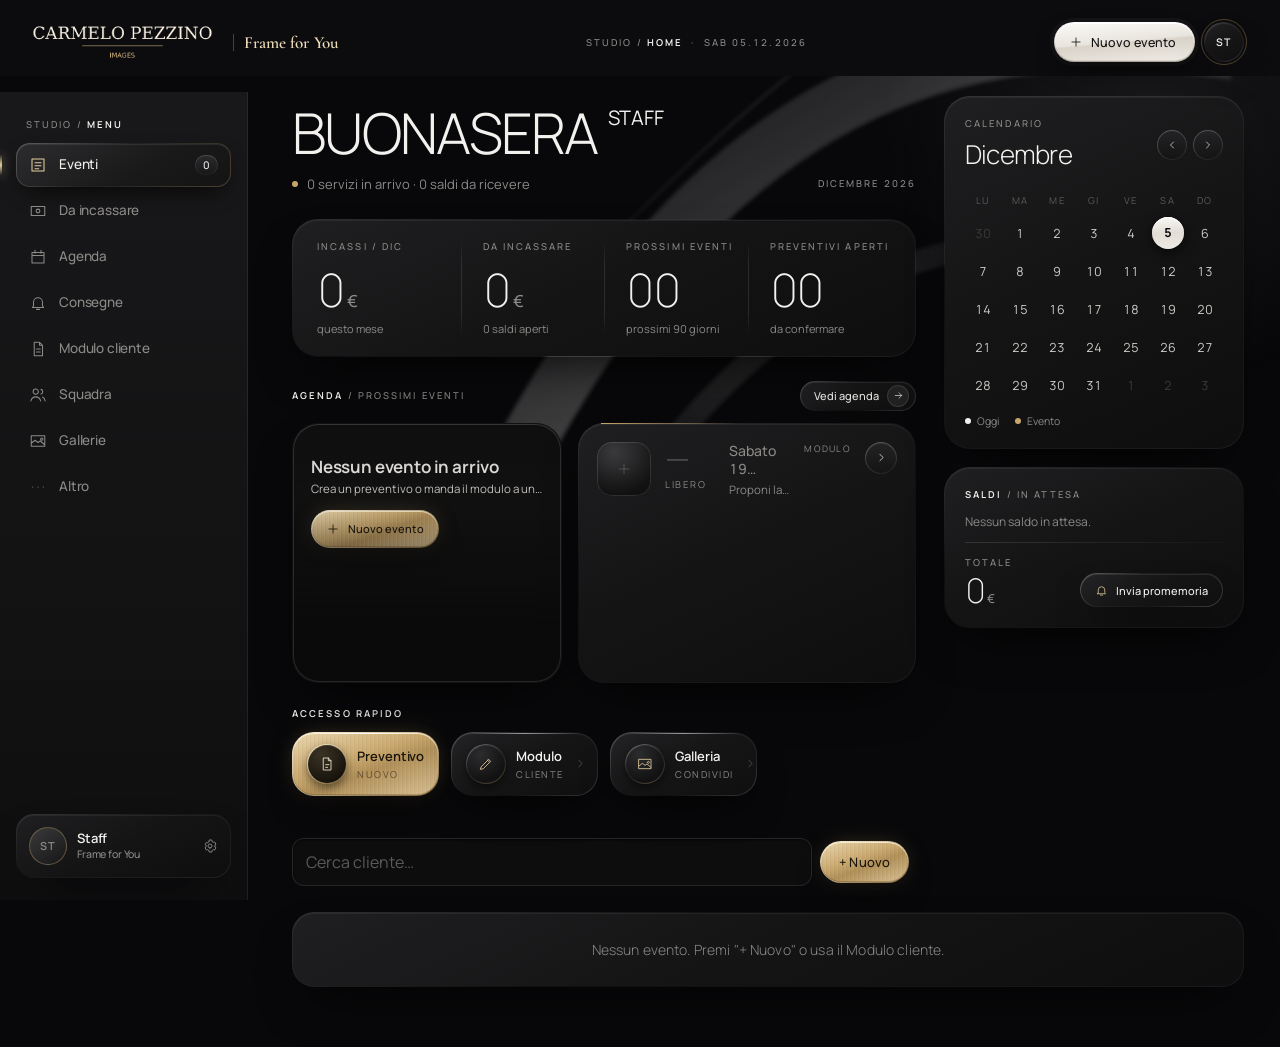
==== index.html @ 22b48644 "Avvisi consegna configurabili in Impostazioni (tempi album/video e ripetizione). Cache" ====
<!doctype html>
<html lang="it"><head><meta charset="UTF-8" />
<meta name="viewport" content="width=device-width, initial-scale=1.0, viewport-fit=cover" />
<meta name="theme-color" content="#000000" /><link rel="manifest" href="./manifest.webmanifest?v=carmelo-pezzino-v7" />
<meta name="apple-mobile-web-app-title" content="CP Images" /><link rel="icon" type="image/png" href="./favicon.png" /><link rel="apple-touch-icon" sizes="180x180" href="./icon-180.png" />
<meta name="apple-mobile-web-app-capable" content="yes" /><meta name="apple-mobile-web-app-status-bar-style" content="black" />
<title>Carmelo Pezzino Images</title>  <script type="module" crossorigin src="/assets/main-DrHzdZmK.js"></script>
  <link rel="modulepreload" crossorigin href="/assets/preventivo-Ck4xvMSg.js">
  <link rel="stylesheet" crossorigin href="/assets/preventivo-C9-BvjHQ.css">
  <link rel="stylesheet" crossorigin href="/assets/main-Q-q_CuCv.css">
</head>
<body><div id="root"></div></body></html>
---- assets/preventivo-C9-BvjHQ.css ----
:root{--bg:#0b0b0b;--card:#161616;--line:#2a2a2a;--red:#5a5a5a;--gold:#f0f0f0;--tx:#f2efe6;--mut:#9a958a;font-family:system-ui,-apple-system,Segoe UI,Roboto,sans-serif;color:var(--tx);background:var(--bg)}*{box-sizing:border-box}body{margin:0;background:var(--bg)}.top{background:#000}.app{max-width:720px;margin:0 auto;min-height:100vh;padding-bottom:84px}.top{position:sticky;top:0;z-index:5;background:#000;border-bottom:2px solid var(--gold);padding:12px 16px}.logo{color:var(--gold);font-size:20px;letter-spacing:.5px}.logo span{color:var(--red);font-weight:700}main{padding:12px}.card{background:var(--card);border:1px solid var(--line);border-radius:14px;padding:14px;margin-bottom:12px}h3{color:var(--gold);font-size:15px;margin:6px 0 10px;text-transform:uppercase;letter-spacing:.6px}.row{display:flex;gap:8px;align-items:center;margin-bottom:12px;flex-wrap:wrap}.row input{flex:1;min-width:110px}input,select,textarea{width:100%;background:#0e0e0e;color:var(--tx);border:1px solid var(--line);border-radius:10px;padding:11px;font-size:16px}input:focus,select:focus,textarea:focus{outline:none;border-color:var(--gold)}textarea{min-height:60px;resize:vertical}.campo{display:flex;flex-direction:column;gap:4px;margin-bottom:8px}.campo span{font-size:12px;color:var(--mut)}.grid2{display:grid;grid-template-columns:1fr 1fr;gap:0 10px}.grid3{display:grid;grid-template-columns:1fr 1fr 1fr;gap:0 8px}.coppia-ora{grid-column:1/-1;display:grid;grid-template-columns:1.4fr .8fr;gap:0 10px}.grid2 .campo:last-child:nth-child(odd){grid-column:1/-1}.btn{display:inline-flex;align-items:center;justify-content:center;gap:6px;background:#222;color:var(--tx);border:1px solid #3a3a3a;border-radius:10px;padding:11px 14px;font-size:15px;cursor:pointer;text-decoration:none;font-weight:600}.btn.sm{padding:7px 10px;font-size:13px}.btn.red{background:var(--red);border-color:var(--red);color:#fff}.btn.gold{background:var(--gold);border-color:var(--gold);color:#111}.btn.wa{background:#0f3d24;border-color:#1f7a47}.btn.danger{background:transparent;color:#ff6b6b;border-color:#5a1a1a}.btn.big{width:100%;padding:16px;font-size:18px}.btn:disabled{opacity:.4}.acts{display:flex;gap:8px;flex-wrap:wrap;margin:10px 0}.acts.sticky{position:sticky;bottom:76px;background:var(--bg);padding:8px 0}.ev .evhead{display:flex;justify-content:space-between;gap:10px;cursor:pointer}.ev small{display:block;color:var(--mut);font-size:12px;margin-top:3px;text-transform:capitalize}.right{text-align:right;display:flex;flex-direction:column;align-items:flex-end;gap:4px}.gold{color:var(--gold)}.red{color:#ff4d5e}.badge{font-size:11px;font-weight:700;padding:3px 8px;border-radius:20px;text-transform:uppercase;letter-spacing:.5px}.badge.p{border:1px solid var(--gold);color:var(--gold)}.badge.c{background:var(--red);color:#fff}.esempio{display:flex;justify-content:space-between;align-items:center;background:#1e1e1e;color:var(--gold);border-radius:8px;padding:4px 4px 4px 10px;margin-bottom:8px;font-size:13px}.pacchetti{display:grid;grid-template-columns:1fr 1fr;gap:8px}.pk{border:1px solid var(--line);border-radius:12px;padding:10px;display:flex;flex-direction:column;gap:3px;cursor:pointer}.pk input{display:none}.pk.on{border-color:var(--gold);background:#1c1c1c}.pk small{color:var(--mut);font-size:11px}.check{display:flex;align-items:center;gap:10px;padding:10px 0;border-bottom:1px solid var(--line)}.check input{width:22px;height:22px;accent-color:var(--red)}.poster-qta{border-bottom:1px solid var(--line)}.poster-qta>.check{border-bottom:0}.poster-qta .qta{display:flex;align-items:center;gap:10px;padding:0 0 10px 32px;font-size:14px;color:var(--mut)}.poster-qta .qta select{width:auto;min-width:72px;padding:6px 8px}.check span{flex:1}.check em{color:var(--gold);font-style:normal;font-size:14px}.check.locked{opacity:.75}.riga{display:flex;justify-content:space-between;gap:10px;padding:7px 0;border-bottom:1px dashed var(--line);font-size:14px}.riga small{color:var(--mut)}.riga.tot{font-size:17px;border:none;color:var(--gold)}.riga.ok{color:#7bd88f}.riga.click{cursor:pointer}.x{background:none;border:none;color:#ff6b6b;font-size:14px;margin-left:6px}.hint{color:var(--mut);font-size:13px}.warn{color:#ffb347;font-size:13px}.okmsg{color:#7bd88f;margin:8px 0 0;font-size:14px}.tabs{position:fixed;bottom:0;left:0;right:0;display:flex;background:#000;border-top:2px solid var(--gold);z-index:6;padding-bottom:env(safe-area-inset-bottom)}.tabs button{flex:1;background:none;border:none;color:var(--mut);padding:8px 2px;font-size:11px;display:flex;flex-direction:column;align-items:center;gap:2px}.tabs button span{font-size:20px}.tabs button.on{color:var(--gold)}.tabs button.on span{filter:drop-shadow(0 0 4px var(--red))}.modal{position:fixed;top:0;right:0;bottom:0;left:0;background:#000;z-index:10;display:flex;flex-direction:column}.modalbar{display:flex;gap:8px;align-items:center;padding:10px;border-bottom:1px solid var(--gold)}.modalbar b{flex:1;font-size:13px;overflow:hidden;text-overflow:ellipsis;white-space:nowrap}.modal .hint{text-align:center;margin:6px}.pdfpagine{flex:1;overflow:auto;background:#111;padding:8px 8px 24px}.pdfpagine figure{margin:0 0 14px}.pdfpagine figcaption{color:var(--gold);font-size:12px;margin:0 0 4px}.pdfpagine img{width:100%;height:auto;background:#fff;display:block}.clausole ol{padding-left:18px;font-size:13px;line-height:1.5;color:#ddd}.pkedit{border-bottom:1px solid var(--line);padding-bottom:8px;margin-bottom:10px}@media (max-width:380px){.grid3{grid-template-columns:1fr 1fr}}.toast{position:fixed;left:12px;right:12px;bottom:84px;z-index:20;padding:14px;border-radius:12px;font-weight:600;max-width:696px;margin:0 auto}.toast.ok{background:#1f5d36;color:#fff}.toast.err{background:var(--red);color:#fff}.confirm{border:1px solid var(--gold);border-radius:12px;padding:12px;margin-top:10px;background:#1c1c1c}details summary{list-style:none;margin-bottom:8px}details summary::-webkit-details-marker{display:none}.logoimg{display:block;height:44px;width:auto;margin:-4px 0}.cnt{display:inline-block;min-width:22px;padding:1px 7px;border-radius:12px;background:var(--red);color:#fff;font-size:12px;text-align:center;margin-left:6px;vertical-align:middle}.cnt.ok{background:#1f7a47}.prom{display:flex;justify-content:space-between;align-items:center;gap:10px;padding:10px 0;border-bottom:1px solid var(--line)}.prom small{display:block;color:var(--mut);font-size:12px;margin-top:3px;text-transform:capitalize}.prom .right{gap:6px}.click{cursor:pointer}.badge.ok{background:#1f7a47;color:#fff}.tabs button span{position:relative}.tabbadge{position:absolute;top:-4px;right:-12px;background:var(--red);color:#fff;font-style:normal;font-size:10px;font-weight:700;border-radius:10px;padding:0 5px;line-height:16px}.calhead{display:flex;justify-content:space-between;align-items:center;gap:8px;margin-bottom:10px}.calhead b{font-size:17px;color:var(--gold)}.calhead h3{margin:0}.cal{display:grid;grid-template-columns:repeat(7,1fr);gap:4px}.dow{text-align:center;color:var(--mut);font-size:12px;padding:4px 0}.day{aspect-ratio:1;background:#0e0e0e;border:1px solid var(--line);border-radius:8px;color:var(--tx);font-size:14px;display:flex;flex-direction:column;align-items:center;justify-content:center;padding:0;cursor:pointer}.day i{font-style:normal;font-size:11px;color:var(--gold);line-height:1}.day.has{border-color:var(--gold);background:#1c1c1c}.day.clash{border-color:#ff6b6b;background:#3a1010}.day.clash i{color:#ff6b6b;font-weight:700}.day.today{outline:2px solid var(--red)}.day.sel{background:var(--gold);color:#111}.day.sel i{color:#111}.warnbox{border-color:#ff6b6b;background:#2a0f0f}.warnbox b{color:#ffb3b3}.chart{display:flex;align-items:flex-end;gap:4px;height:150px;padding:8px 0;border-bottom:1px solid var(--line)}.bar{flex:1;display:flex;flex-direction:column;align-items:center;justify-content:flex-end;height:100%}.bar span{display:block;width:100%;background:linear-gradient(var(--gold),#6e6e6e);border-radius:4px 4px 0 0;min-height:1px}.bar small{font-size:10px;color:var(--mut);margin-top:3px}.bar em{font-style:normal;font-size:9px;color:var(--tx);margin-bottom:2px}.check.cons input[type=date]{width:auto;padding:6px 8px;font-size:14px}.ok-msg{color:#7bd88f;font-weight:600;margin:8px 0 0}.tabs button{font-size:10px}.blocco{min-height:100vh;display:flex;flex-direction:column;align-items:center;justify-content:center;gap:14px;padding:24px;text-align:center;background:#000}.blocco .logoimg{height:70px;margin-bottom:10px}.blocco h2{color:var(--gold);margin:0}.blocco p{margin:0}.blocco a.btn{text-decoration:none;display:inline-block}.licavviso{background:#1e1e1e;color:var(--gold);padding:10px 16px;font-size:14px;border-bottom:1px solid var(--line)}.licavviso a{color:var(--tx);font-weight:600}.licprova{display:flex;flex-wrap:wrap;align-items:center;gap:6px;justify-content:center;text-align:center;font-size:15px}.licprova .conto{font-variant-numeric:tabular-nums;color:var(--tx);font-size:17px}.licprova a{margin-left:6px}.day u{text-decoration:none;font-size:10px;color:silver;line-height:1}.day.gimp:not(.has){border-color:#6a6a6a}.gimpegno{text-decoration:none;color:var(--tx);border-left:3px solid #9a9a9a;padding-left:8px}.gimpegno small{color:var(--mut)}.gcal .gcal-ok{margin-left:6px;font-size:11px;vertical-align:middle}.gcal select{width:100%}.gcal-ev{margin:-4px 4px 10px}.gimport ol{margin:8px 0 6px;padding-left:20px;line-height:1.5}.gimport ol li{margin:3px 0}.gimport details{margin:10px 0}.gimport summary{cursor:pointer;padding:4px 0}.gimport .btn.danger{margin-top:4px}.listino-tipi{display:flex;flex-wrap:wrap;gap:6px;margin:8px 0 10px}.listino-titolo{margin:6px 0}.pk-extra{margin-top:6px}.pk-flag{display:flex;flex-wrap:wrap;gap:14px;margin:4px 0}.promo-edit{border:1px dashed rgba(200,160,80,.5);border-radius:10px;padding:8px 10px;margin-top:6px}.promo-edit.on{border-style:solid;background:#c8a05014}.promo-stato{font-size:.8em;padding:1px 8px;border-radius:9px;background:#7f7f7f33;margin-left:6px}.promo-stato.on{background:#2e7d32;color:#fff}.grid3{display:grid;grid-template-columns:repeat(auto-fit,minmax(140px,1fr));gap:8px}.prezzo-vecchio{opacity:.6;font-weight:400;margin-right:4px}.promo-tag,.promo-firmato{display:block;font-style:normal;font-size:.75em;font-weight:600;color:#c0392b}.promo-firmato{color:inherit;opacity:.7;font-weight:400}.firmapad{position:fixed;top:0;right:0;bottom:0;left:0;z-index:30;background:#000;display:flex;flex-direction:column;gap:8px;padding:max(10px,env(safe-area-inset-top)) max(10px,env(safe-area-inset-right)) max(10px,env(safe-area-inset-bottom)) max(10px,env(safe-area-inset-left));overscroll-behavior:none;touch-action:none;user-select:none;-webkit-user-select:none}.firmabar{display:flex;align-items:center;gap:10px;border-bottom:1px solid var(--gold);padding-bottom:8px}.firmabar div{flex:1;display:flex;flex-direction:column}.firmabar b{color:var(--gold);text-transform:uppercase;letter-spacing:.6px;font-size:14px}.firmabar small{font-size:17px;font-weight:700}.firmaarea{flex:1;position:relative;background:#fff;border-radius:12px;min-height:140px;overflow:hidden}.firmaarea canvas{position:absolute;top:0;right:0;bottom:0;left:0;width:100%;height:100%;display:block;touch-action:none;cursor:crosshair;z-index:2}.firmalinea{position:absolute;left:6%;right:6%;bottom:24%;border-bottom:1.5px dashed #b9b2a0;z-index:1}.firmalinea span{position:absolute;left:0;bottom:4px;color:#b9b2a0;font-size:18px}.firmaph{position:absolute;top:0;right:0;bottom:0;left:0;margin:0;display:flex;align-items:center;justify-content:center;color:#c9c2b0;font-size:22px;z-index:1;pointer-events:none}.firmalegale{margin:0;font-size:13px;color:var(--tx);text-align:center}.firmaacts{display:flex;gap:10px}.firmaacts .btn{flex:1;padding:14px}@media (orientation:landscape) and (max-height:520px){.firmapad{gap:5px}.firmabar{padding-bottom:4px}.firmabar small{font-size:15px}.firmaacts .btn{padding:9px}.firmalegale{font-size:12px}}.firmaimg{background:#fff;border-radius:10px;padding:8px;display:flex;justify-content:center;margin-bottom:8px}.firmaimg img{max-width:100%;max-height:110px}.badge.firm{background:#1f7a47;color:#fff}.pk-album{border:1px solid var(--line);border-radius:12px;padding:10px 12px;margin:10px 0;background:#ffffff08}.pk-album.on{border-color:var(--gold);background:#c9a22714}.sw-riga{display:flex;align-items:center;justify-content:space-between;gap:12px;cursor:pointer;min-height:44px}.sw-riga span{display:flex;flex-direction:column;gap:2px}.sw-riga b{font-size:16px}.sw-riga small{color:var(--mut);font-size:13px}.sw-riga input{-moz-appearance:none;appearance:none;-webkit-appearance:none;flex:none;width:52px;height:30px;border-radius:15px;background:#3a3a3a;border:1px solid #666;position:relative;margin:0;cursor:pointer;transition:background .15s}.sw-riga input:after{content:"";position:absolute;top:3px;left:3px;width:24px;height:24px;border-radius:50%;background:#fff;transition:left .15s}.sw-riga input:checked{background:var(--gold)}.sw-riga input:checked:after{left:25px}.pk-album .grid2{margin-top:8px}select{-webkit-appearance:none;-moz-appearance:none;appearance:none;background-image:url("data:image/svg+xml,%3Csvg xmlns='http://www.w3.org/2000/svg' width='12' height='8'%3E%3Cpath d='M1 1l5 5 5-5' fill='none' stroke='%239a958a' stroke-width='2'/%3E%3C/svg%3E");background-repeat:no-repeat;background-position:right 12px center;padding-right:34px}.prezzi-pag{display:flex;flex-direction:column;gap:12px}.prezzi-pk{display:flex;flex-direction:column;gap:12px;min-width:0}.extra-card{min-width:0}.tipi-chips{display:flex;gap:8px;overflow-x:auto;-webkit-overflow-scrolling:touch;scrollbar-width:none;margin:0 -16px;padding:2px 16px 6px;scroll-snap-type:x proximity}.tipi-chips::-webkit-scrollbar{display:none}.chip{flex:none;min-height:44px;padding:0 16px;border-radius:22px;border:1px solid var(--line);background:var(--card);color:var(--tx);font-size:15px;white-space:nowrap;cursor:pointer;scroll-snap-align:start}.chip.on{background:var(--gold);border-color:var(--gold);color:#000;font-weight:700}.chips{display:flex;flex-wrap:wrap;gap:8px;margin-top:8px}.pk-titolo{margin:4px 0 0;font-size:14px;letter-spacing:.5px;text-transform:uppercase;color:var(--mut)}.pk-lista{display:flex;flex-direction:column;gap:10px}.pk-card{background:var(--card);border:1px solid var(--line);border-radius:14px;overflow:hidden}.pk-card.aperta{border-color:var(--gold)}.pk-testa{all:unset;box-sizing:border-box;width:100%;display:flex;align-items:center;gap:12px;padding:14px;min-height:64px;cursor:pointer}.pk-nome{flex:1;min-width:0;display:flex;flex-direction:column;gap:3px}.pk-nome b{font-size:17px}.pk-nome small{color:var(--mut);font-size:13px;white-space:nowrap;overflow:hidden;text-overflow:ellipsis}.pk-prezzo{display:flex;flex-direction:column;align-items:flex-end;gap:2px;flex:none}.pk-prezzo b{font-size:17px;color:var(--gold)}.pk-prezzo s{color:var(--mut);font-size:13px}.pk-prezzo b.promo{color:#7bd88f}.pk-prezzo small{font-size:12px;color:var(--mut)}.chev{flex:none;color:var(--mut);font-size:16px;width:16px;text-align:center}.pk-corpo{padding:12px 14px 14px;display:flex;flex-direction:column;gap:10px;border-top:1px solid var(--line)}.pk-piano{display:flex;flex-direction:column;gap:8px}.pk-rate-riga{display:flex;flex-direction:column;gap:4px;padding-bottom:8px;border-bottom:1px dashed var(--line)}.pk-servizi b{font-size:14px}.pk-fondo{display:flex;justify-content:flex-end}.promo-edit{border:1px solid var(--line);border-radius:12px;padding:0 12px}.promo-edit.on{border-color:#7bd88f}.promo-testa{all:unset;box-sizing:border-box;width:100%;display:flex;align-items:center;gap:10px;min-height:48px;cursor:pointer}.promo-testa b{flex:1}.promo-stato.no{color:var(--mut);font-size:13px}.promo-edit .grid3{padding-bottom:10px}.nuovo-pk{min-height:50px;border-style:dashed;width:100%}.extra-card h4{margin:14px 0 4px;font-size:13px;color:var(--mut);text-transform:uppercase;letter-spacing:.5px}.extra-riga{display:flex;align-items:flex-start;justify-content:space-between;gap:8px 12px;min-height:52px;border-bottom:1px solid var(--line);flex-wrap:wrap}.compreso{display:flex;align-items:flex-start;gap:6px;font-size:13px;color:var(--mut);line-height:1.25;flex:1 1 100%;max-width:100%;justify-content:flex-end}.compreso span{white-space:normal}.compreso.on{color:#e7c27a}.compreso input{width:16px;height:16px;margin-top:1px;accent-color:#e7c27a;flex:none}.compreso-box{flex:0 1 auto;max-width:100%;align-self:center}.compreso-box.aperta{flex:1 1 100%;align-self:stretch}.compreso-testa{display:inline-flex;align-items:center;gap:8px;max-width:100%;min-height:36px;padding:0 10px;border-radius:10px;border:1px solid var(--line);background:transparent;color:var(--mut);font-size:13px;text-align:left}.compreso-box.aperta .compreso-testa{display:flex;width:100%}.compreso-box.on .compreso-testa{border-color:#e7c27a;color:#e7c27a}.compreso-testa .segno{width:16px;height:16px;border:1.5px solid currentColor;border-radius:4px;display:inline-flex;align-items:center;justify-content:center;font-size:11px;line-height:1;flex:none}.compreso-box.on .segno{background:#e7c27a;color:#111;border-color:#e7c27a}.compreso-testa span{white-space:normal;line-height:1.2}.compreso-testa i{margin-left:auto;font-style:normal;flex:none}.compreso-lista{display:flex;flex-direction:column;gap:2px;width:100%;margin-top:6px;padding:4px 8px;border:1px solid var(--line);border-radius:10px}.compreso-voce{display:flex;align-items:flex-start;gap:8px;min-height:40px;padding:8px 2px;font-size:14px}.compreso-voce input{width:18px;height:18px;margin-top:1px;accent-color:#e7c27a;flex:none}.compreso-voce span{white-space:normal;line-height:1.25}.compreso-voce.on{color:#e7c27a}.pk-corpo .compreso{grid-column:1/-1;justify-content:flex-start}.extra-gruppo .extra-riga:last-child{border-bottom:0}.extra-riga>span:first-child{flex:1;font-size:15px}.extra-val{display:flex;align-items:center;gap:6px;flex:1 1 180px;flex-wrap:wrap;justify-content:flex-end;max-width:100%}.extra-val i{font-style:normal;color:var(--mut)}.extra-val input{width:96px;text-align:right;padding:10px}.extra-custom{display:flex;align-items:center;gap:8px;min-height:48px;border-top:1px dashed var(--line);padding:6px 0;flex-wrap:wrap}.extra-custom>input{flex:1;min-width:0}.extra-custom>textarea{flex:1 1 100%;min-height:72px;background:#111;color:var(--tx);border:1px solid #3a3a3a;border-radius:8px;padding:8px}.extra-nuovo{display:flex;flex-wrap:wrap;gap:8px;align-items:center;margin-top:12px}.extra-nuovo>input,.extra-nuovo>select{flex:1 1 140px;min-width:0}@media (max-width:560px){.extra-card h4{margin:8px 0 0}.extra-riga{display:grid;grid-template-columns:minmax(0,1fr) auto;gap:4px 8px;min-height:0;padding:6px 0;align-items:center}.extra-val{flex:none;justify-content:flex-end}.extra-val input{width:74px;padding:7px 8px}.compreso-box{grid-column:1 / -1;align-self:start;justify-self:start}.compreso-box.aperta{justify-self:stretch}.compreso-testa{min-height:32px;padding:0 8px;width:auto}.compreso-box.aperta .compreso-testa{width:100%}.compreso-voce{min-height:0;padding:4px 2px}.extra-custom{display:grid;grid-template-columns:minmax(0,1fr) auto;gap:6px;min-height:0;padding:6px 0;align-items:center}.extra-custom>input{grid-column:1 / -1}.extra-custom>.btn{justify-self:end}.extra-custom .compreso-box{grid-column:1 / -1}.extra-nuovo{gap:6px;margin-top:8px}}.info-btn{all:unset;cursor:pointer;color:var(--mut);padding:0 6px;font-size:16px}.info-txt{margin:4px 0}.sez-titolo{margin:18px 2px 6px;font-size:15px}.btn.ghost{background:transparent;border:1px solid var(--line);color:var(--mut);align-self:center}.sw-riga input:checked{background:#2e9d5b;border-color:#2e9d5b}.extra-val input::-webkit-outer-spin-button,.extra-val input::-webkit-inner-spin-button,.pk-corpo input::-webkit-outer-spin-button,.pk-corpo input::-webkit-inner-spin-button{-webkit-appearance:none;margin:0}.extra-val input,.pk-corpo input[type=number]{-moz-appearance:textfield;-webkit-appearance:textfield;appearance:textfield}.v-impagina>.imp-pagina{grid-column:1/-1}.imp-pagina label.hint input,.imp-pagina label.hint select,.imp-pagina .imp-cerca{display:block;width:100%;margin:6px 0;background:#111;color:var(--tx);border:1px solid #3a3a3a;border-radius:8px;padding:8px;box-sizing:border-box}.imp-editor{display:flex;gap:16px;align-items:flex-start}.imp-lavoro{flex:1;min-width:0;display:flex;justify-content:center;align-items:flex-start}.imp-pannello{width:340px;flex:0 0 340px;position:sticky;top:8px;max-height:calc(100dvh - 24px);overflow:auto}.imp-editor .imp-stage{overflow:hidden;background:transparent;border:0}@media (max-width:860px){.imp-editor{flex-direction:column}.imp-pannello{width:auto;flex:1 1 auto;position:static;max-height:none}}.imp-tools{display:flex;flex-wrap:wrap;gap:8px;margin:10px 0}.imp-sfoglia{position:relative}.imp-stage{width:100%;overflow:auto;border-radius:12px;background:#1a1a1a;border:1px solid #3a3a3a;touch-action:none}.imp-safe{position:absolute;border:3px dashed #c6a15b;pointer-events:none;z-index:40;box-sizing:border-box}.imp-num{position:absolute;left:0;right:0;bottom:2%;text-align:center;z-index:41;pointer-events:none;color:#111}.imp-colore{display:flex;align-items:center;gap:6px}.imp-tono{width:28px;height:28px;border-radius:50%;border:1px solid #666;padding:0}.imp-freccia{position:absolute;top:50%;transform:translateY(-50%);z-index:6;width:44px;height:72px;border:0;border-radius:12px;background:#0000008c;color:#fff;font-size:32px;line-height:1;cursor:pointer}.imp-freccia.sx{left:8px}.imp-freccia.dx{right:8px}.imp-freccia:disabled{opacity:.28}.imp-dissolvi{animation:impFade .55s ease}@keyframes impFade{0%{opacity:0}to{opacity:1}}.imp-tela{transform-origin:top left;position:relative}.imp-sfondo{position:absolute;top:0;right:0;bottom:0;left:0;width:100%;height:100%;object-fit:cover;pointer-events:none;z-index:0}.imp-el{position:absolute;box-sizing:border-box;overflow:hidden;cursor:grab;background:#f3f3f3}.imp-el.on{outline:4px solid #c6a15b;outline-offset:-4px}.imp-el img{position:absolute;pointer-events:none;max-width:none}.imp-vuota,.imp-testo{display:flex;align-items:center;justify-content:center;width:100%;height:100%;color:#666}.imp-testo{white-space:nowrap}.imp-resize{position:absolute;right:0;bottom:0;width:28px;height:28px;background:#c6a15b;cursor:nwse-resize;z-index:5}.imp-scheda{margin-top:10px}.imp-griglia{display:grid;grid-template-columns:repeat(auto-fill,minmax(150px,1fr));gap:10px}.imp-card{padding:8px;text-align:left}.imp-card.sel{outline:2px solid var(--gold)}.imp-mini-btn{background:transparent;color:inherit;border:0;width:100%;cursor:pointer;text-align:left}.imp-mini-box{height:120px;display:flex;align-items:center;justify-content:center;background:#111;border-radius:8px;overflow:hidden}.imp-mini{position:relative;max-height:110px;max-width:100%}.imp-mini i,.imp-mini em{position:absolute;overflow:hidden}.imp-mini i img{width:100%;height:100%;object-fit:cover;display:block}.imp-mini em{font-size:7px;line-height:1}.imp-voce{display:flex;flex-direction:column;align-items:flex-start;width:100%;margin-top:8px;cursor:pointer;color:inherit}.imp-voce small,.imp-card small{color:var(--mut);display:block}.st{position:fixed;top:0;right:0;bottom:0;left:0;z-index:900;display:grid;background:#2a2a2a;color:#eee;font-size:13px;grid-template-columns:210px minmax(0,1fr) 172px;grid-template-rows:auto auto minmax(0,1fr) auto;grid-template-areas:"top top top" "ctx ctx ctx" "sx tela dx" "giu giu giu";padding:env(safe-area-inset-top) env(safe-area-inset-right) 0 env(safe-area-inset-left);user-select:none;-webkit-user-select:none}.st button{font:inherit}.st-b{background:#474747;color:#f0f0f0;border:1px solid #5c5c5c;border-radius:6px;padding:6px 10px;min-height:32px;cursor:pointer;white-space:nowrap;line-height:1.1}.st-b:hover:not(:disabled){background:#555}.st-b:disabled{opacity:.4;cursor:default}.st-b.on{background:#d9d9d9;color:#111;border-color:#d9d9d9}.st-b.gold{background:#e8e8e8;color:#111;border-color:#e8e8e8;font-weight:600}.st-b.danger,.st-tendina .danger{color:#ff8a80}.st-top{grid-area:top;display:flex;align-items:center;gap:8px;padding:8px 10px;background:#1d1d1d;border-bottom:1px solid #111;flex-wrap:wrap}.st-titolo{display:flex;flex-direction:column;min-width:0;max-width:340px;margin:0 6px}.st-titolo b{white-space:nowrap;overflow:hidden;text-overflow:ellipsis}.st-titolo small{color:#a8a8a8;font-size:11px;white-space:nowrap;overflow:hidden;text-overflow:ellipsis}.st-gruppo{display:flex;gap:2px}.st-gruppo .st-b{border-radius:0}.st-gruppo .st-b:first-child{border-radius:6px 0 0 6px}.st-gruppo .st-b:last-child{border-radius:0 6px 6px 0}.st-zoom{min-width:56px}.st-spazio{flex:1}.st-occ{color:#ddd;font-size:12px;max-width:260px;overflow:hidden;text-overflow:ellipsis;white-space:nowrap}.st-menu{position:relative}.st-tendina{position:absolute;top:calc(100% + 4px);left:0;min-width:250px;background:#303030;border:1px solid #555;border-radius:8px;box-shadow:0 12px 30px #00000080;padding:6px;z-index:20;display:flex;flex-direction:column;gap:2px}.st-menu.dx .st-tendina{left:auto;right:0}.st-tendina button,.st-tendina a{background:transparent;border:0;color:#eee;text-align:left;padding:9px 10px;border-radius:6px;cursor:pointer;font-size:13px;word-break:break-all}.st-tendina button:hover:not(:disabled){background:#454545}.st-tendina button:disabled{opacity:.4}.st-tendina label{display:flex;flex-direction:column;gap:4px;padding:6px 10px;color:#bbb;font-size:12px}.st-tendina input{background:#1b1b1b;color:#eee;border:1px solid #555;border-radius:6px;padding:7px}.st-ctx{grid-area:ctx;display:flex;align-items:center;gap:6px;padding:6px 10px;background:#353535;border-bottom:1px solid #1e1e1e;overflow-x:auto;scrollbar-width:thin;min-height:46px}.st-ctx>*{flex:none}.st-tit{color:#fff;margin-right:4px}.st-mut{color:#a5a5a5;font-size:12px}.st-sep{width:1px;height:24px;background:#555;margin:0 4px}.st-seg{display:inline-flex;background:#232323;border:1px solid #4e4e4e;border-radius:7px;padding:2px;gap:2px}.st-seg button{background:transparent;border:0;color:#cfcfcf;padding:5px 9px;border-radius:5px;cursor:pointer;white-space:nowrap;min-height:28px}.st-seg button.on{background:#d9d9d9;color:#111}.st-largo{display:flex;width:100%}.st-largo button{flex:1;padding:5px 2px}.st-colore{display:inline-flex;width:30px;height:30px;border-radius:50%;overflow:hidden;border:1px solid #777;cursor:pointer}.st-colore input{width:44px;height:44px;margin:-7px;border:0;padding:0;background:none;cursor:pointer}.st-range{display:inline-flex;align-items:center;gap:6px;color:#ccc;font-size:12px}.st-range input{width:110px}.st-testo{background:#1b1b1b;color:#eee;border:1px solid #555;border-radius:6px;padding:6px 8px;width:200px}.st-sel{background:#1b1b1b;color:#eee;border:1px solid #555;border-radius:6px;padding:6px;max-width:100%}.st-pan{background:#383838;display:flex;flex-direction:column;min-height:0;overflow:hidden}.st-riga{display:flex;align-items:center;gap:8px;padding:7px 8px;flex-wrap:wrap}.st-riga>b{font-size:12px;text-transform:uppercase;letter-spacing:.06em;color:#ddd}.st-modelli{grid-area:sx;border-right:1px solid #1e1e1e;gap:6px;padding-bottom:6px}.st-modelli>.st-seg,.st-modelli>.st-chips,.st-modelli>.st-sel{margin:0 8px}.st-chips{display:flex;flex-wrap:wrap;gap:3px;align-items:center}.st-chips button{background:#2a2a2a;border:1px solid #4e4e4e;color:#ddd;border-radius:5px;min-width:28px;height:26px;padding:0 6px;cursor:pointer}.st-chips button.on{background:#d9d9d9;color:#111}.st-griglia{overflow-y:auto;display:grid;grid-template-columns:repeat(auto-fill,minmax(84px,1fr));gap:8px;padding:4px 8px 10px;align-content:start;flex:1;min-height:0}.st-lay{background:#2d2d2d;border:1px solid #474747;border-radius:6px;padding:6px 4px 4px;display:flex;flex-direction:column;align-items:center;gap:4px;cursor:pointer;color:#bbb}.st-lay:hover{border-color:#bbb}.st-lay small{font-size:10px;line-height:1.1;max-width:100%;overflow:hidden;text-overflow:ellipsis;white-space:nowrap}.st-fogli{grid-area:dx;border-left:1px solid #1e1e1e}.st-icone{display:flex;gap:3px;padding:0 8px 6px}.st-icone .st-b{padding:4px 0;flex:1;min-height:28px}.st-lista{overflow-y:auto;flex:1;min-height:0;padding:2px 8px 10px;display:flex;flex-direction:column;gap:8px}.st-foglio{background:transparent;border:2px solid transparent;border-radius:6px;padding:4px;display:flex;flex-direction:column;align-items:center;gap:3px;cursor:pointer;color:#ccc}.st-foglio.on{border-color:#3d8bfd;background:#2f3b4d}.st-foglio small{font-size:10.5px}.st-centro{grid-area:tela;position:relative;display:flex;flex-direction:column;min-width:0;min-height:0;background:#4b4b4b}.st-lavoro{flex:1;min-height:0;overflow:auto;display:grid;place-items:center;padding:12px;touch-action:pan-x pan-y}.st-stage{position:relative;overflow:hidden;box-shadow:0 6px 24px #00000073;flex:none;touch-action:none}.st-stage .imp-tela{position:absolute;left:0;top:0}.st-sotto{display:flex;align-items:center;justify-content:center;gap:10px;padding:5px;background:#3c3c3c;border-top:1px solid #2a2a2a;font-size:12px;color:#ccc}.st-sotto .st-b{min-height:28px;padding:2px 14px;font-size:18px}.st-toast{position:absolute;left:50%;bottom:48px;transform:translate(-50%);background:#141414f0;color:#eee;padding:9px 14px;border-radius:8px;max-width:min(560px,90%);font-size:13px;z-index:30;margin:0;box-shadow:0 6px 20px #00000080;pointer-events:none}.st-toast.err{color:#ffb4a8;border:1px solid #8a2b22}.st-fondo{position:absolute;overflow:hidden;z-index:0}.st-fondo img{position:absolute;top:0;right:0;bottom:0;left:0;width:100%;height:100%;object-fit:cover;pointer-events:none}.st-deco{background:transparent}.st-vuota{position:absolute;top:0;right:0;bottom:0;left:0;display:flex;align-items:center;justify-content:center;color:#8a8a8a;font-weight:300}.st-resize{position:absolute;right:0;bottom:0;background:#3d8bfd;cursor:nwse-resize;z-index:5}.st .imp-el.on{outline:none}.st .imp-el.on:after{content:"";position:absolute;top:0;right:0;bottom:0;left:0;border:calc(2.5px / var(--k,1)) solid #3d8bfd;pointer-events:none}.st-modelli.largo .st-griglia{grid-template-columns:1fr}.st-num{position:absolute;text-align:center;z-index:301;pointer-events:none;font-family:Georgia,serif}.st-abb{position:absolute;background:#dc282838;pointer-events:none;z-index:400}.st-taglio{position:absolute;border:1px dashed rgba(220,30,30,.9);pointer-events:none;z-index:401;box-sizing:border-box}.st-sicuro{position:absolute;border:1px dashed rgba(40,140,255,.75);pointer-events:none;z-index:401;box-sizing:border-box}.st-piega{position:absolute;background:#0000008c;pointer-events:none;z-index:402;box-shadow:0 0 0 1px #ffffff59}.st-dorso{position:absolute;background:repeating-linear-gradient(90deg,#ffaa0024 0,#ffaa0024 6px,#ffaa000f 6px,#ffaa000f 12px);pointer-events:none;z-index:399}.st-etich{position:absolute;text-align:center;color:#c82828d9;font-weight:600;pointer-events:none;z-index:403;font-family:system-ui,sans-serif;letter-spacing:.08em;text-transform:uppercase}.st-mini-bg{position:absolute;top:0;right:0;bottom:0;left:0;width:100%;height:100%;object-fit:cover}.st-mini-fondo{position:absolute;overflow:hidden}.st-mini-fondo img{position:absolute;top:0;right:0;bottom:0;left:0;width:100%;height:100%;object-fit:cover}.imp-mini u{position:absolute;top:0;bottom:0;width:1px;background:#00000059;text-decoration:none}.st-tabs{display:none}.st-foto{grid-area:giu;border-top:1px solid #1e1e1e;background:#333}.st-foto .st-riga{padding:6px 10px;border-bottom:1px solid #2a2a2a}.st-guida{margin:4px 10px 0}.st-strip{display:flex;gap:10px;overflow-x:auto;padding:8px 10px 12px;min-height:100px;align-items:center;scrollbar-width:thin;touch-action:pan-x}.st-th{position:relative;flex:none;height:84px;min-width:56px;padding:0;border:2px solid transparent;border-radius:4px;background:#222;cursor:grab;touch-action:pan-x;-webkit-touch-callout:none}.st-th img{height:80px;width:auto;max-width:130px;display:block;border-radius:2px;pointer-events:none}.st-th>span{display:block;width:60px;height:80px;background:#444}.st-th.sel{border-color:#3d8bfd}.st-th.usata img{opacity:.72}.st-th em{position:absolute;right:-5px;bottom:-5px;background:#2fb344;color:#fff;font-style:normal;font-size:10px;font-weight:700;min-width:18px;height:18px;border-radius:9px;display:grid;place-items:center;border:2px solid #333}.st-fantasma{position:fixed;width:90px;height:auto;transform:translate(-50%,-60%);opacity:.85;pointer-events:none;z-index:1000;box-shadow:0 8px 24px #0009;border:2px solid #fff}.st-anteprima{position:fixed;top:0;right:0;bottom:0;left:0;z-index:950;background:#0a0a0af5;display:flex;flex-direction:column}.st-ante-barra{display:flex;justify-content:space-between;align-items:center;padding:10px 14px;color:#ddd}.st-ante-libro{flex:1;display:flex;align-items:center;justify-content:center;gap:10px;min-height:0}.st-ante-foglio{box-shadow:0 20px 60px #000000b3}.st-freccia{font-size:26px;min-height:64px;padding:0 12px}@media (max-width:900px){.st{grid-template-columns:1fr;grid-template-rows:auto auto minmax(38vh,1fr) auto minmax(0,auto);grid-template-areas:"top" "ctx" "tela" "tabs" "pan";font-size:13px}.st-top{gap:5px;padding:6px;flex-wrap:nowrap;overflow-x:auto;scrollbar-width:none}.st-titolo{max-width:46vw;flex:0 0 auto}.st-titolo small{font-size:10px}.st-top .st-spazio{display:none}.st-foto .st-riga{flex-wrap:nowrap;overflow-x:auto;scrollbar-width:none}.st-foto .st-riga>*{flex:none}.st-toast{bottom:44px;font-size:12px;padding:6px 10px}.st-lbl{display:none}.st-tabs{grid-area:tabs;display:flex;background:#1d1d1d;border-top:1px solid #111}.st-tabs button{flex:1;background:transparent;border:0;color:#aaa;padding:10px 0;font-size:13px;border-bottom:2px solid transparent}.st-tabs button.on{color:#fff;border-bottom-color:#3d8bfd}.st-pan{grid-area:pan;display:none;max-height:36vh;border:0}.st-pan.on{display:flex}.st-foto{max-height:none}.st-lista{flex-direction:row;overflow-x:auto;overflow-y:hidden}.st-foglio{flex:none}.st-griglia{grid-template-columns:repeat(auto-fill,minmax(92px,1fr))}.st-menu .st-tendina{position:fixed;left:8px;right:8px;top:auto;bottom:calc(8px + env(safe-area-inset-bottom));max-height:70vh;overflow:auto}.st-menu.dx .st-tendina{left:8px;right:8px}.st-b{min-height:36px}.st-foto,.st-pan.st-modelli,.st-pan.st-fogli{padding-bottom:env(safe-area-inset-bottom)}}.imp-mio{display:inline-flex;align-items:center;gap:6px;background:#1c1c1c;border:1px solid #3a3a3a;border-radius:14px;padding:3px 4px 3px 10px;font-size:13px}.imp-mio button{background:transparent;border:0;color:var(--mut);cursor:pointer}.st-giro{position:absolute;overflow:visible;pointer-events:none}.st-giro img{position:absolute;max-width:none;pointer-events:none}.st .imp-el.meta:after{content:"";position:absolute;top:0;right:0;bottom:0;left:0;border:calc(4px / var(--k,1)) solid #2fb344;background:#2fb3442e;pointer-events:none}.st .imp-el.via{opacity:.45}.st-aiuto{position:absolute;background:#ff2fb3;pointer-events:none;z-index:420}.st-presa{position:absolute;left:0;top:0;background:#3d8bfd;color:#fff;cursor:move;z-index:6;display:grid;place-items:center;font-style:normal;line-height:1}.st-foglio.preso{opacity:.4}.st-foglio.prima{box-shadow:0 -4px #3d8bfd}.st-foglio.dopo{box-shadow:0 4px #3d8bfd}.st-foglio{touch-action:pan-y;-webkit-touch-callout:none}.st-num-in{width:42px;background:#1b1b1b;color:#eee;border:1px solid #555;border-radius:5px;padding:4px;text-align:right}.st-range output{min-width:38px;color:#ddd;font-variant-numeric:tabular-nums}@media (max-width:900px){.st-foglio.prima{box-shadow:-4px 0 #3d8bfd}.st-foglio.dopo{box-shadow:4px 0 #3d8bfd}.st-foglio{touch-action:pan-x}}.st-foglio img,.st-foglio *{-webkit-user-drag:none;user-select:none;-webkit-user-select:none}@media (min-width:900px){.st-ctx{flex-wrap:wrap;overflow-x:visible;row-gap:4px}}.st-primo{background:#3d8bfd!important;border-color:#3d8bfd!important;color:#fff!important;font-weight:600}.st-chip{background:#474747;color:#f0f0f0;border:1px solid #5c5c5c;border-radius:14px;padding:4px 10px;cursor:pointer;font-size:12px}.st-chip:hover{background:#5a5a5a}.st-controllo{align-items:center;justify-content:center;background:#0a0a0ab3}.st-dialogo{background:#2e2e2e;color:#eee;border:1px solid #555;border-radius:10px;padding:16px 18px;max-width:min(560px,94vw);display:flex;flex-direction:column;gap:12px;box-shadow:0 12px 40px #0009}.st-dialogo>b{font-size:16px}.st-ctl{display:flex;flex-direction:column;gap:6px}.st-ctl small{color:#aaa}.st-dialogo-bottoni{display:flex;flex-wrap:wrap;gap:8px;justify-content:flex-end}.sp{position:fixed;top:0;right:0;bottom:0;left:0;z-index:940;background:#3a3a3a;color:#eee;display:flex;flex-direction:column;font-size:13px}.sp>*{flex:none}.sp>.sp-centro{flex:1 1 0;min-height:0}.sp-centro>*{flex:none}.sp input.st-num-in{width:56px}.sp>.sp-storia{flex:0 0 34vh;min-height:150px}.sp select,.sp input{width:auto;margin:0}.sp-top{display:flex;align-items:center;gap:8px;padding:8px 12px;background:#2b2b2b;border-bottom:1px solid #1e1e1e}.sp-tit{font-size:15px}.sp-info{color:#bbb}.sp-opz{display:flex;flex-wrap:wrap;align-items:center;gap:6px 8px;padding:6px 12px;background:#353535;border-bottom:1px solid #1e1e1e}.sp-l{color:#bbb;font-size:12px;display:inline-flex;align-items:center;gap:6px}.sp-nota{margin:4px 12px;color:#e8c46a;font-size:12px}.sp-fogli{display:flex;gap:8px;overflow-x:auto;padding:8px 12px;background:#555;scrollbar-width:thin}.sp-f{flex:none;background:transparent;border:2px solid transparent;border-radius:4px;padding:2px;cursor:pointer;display:flex;flex-direction:column;align-items:center;gap:2px;color:#ddd}.sp-f.on{border-color:#3d8bfd;background:#2d2d2d}.sp-f.nuovo{margin-left:10px;box-shadow:-6px 0 0 -4px #e8c46a}.sp-f small{font-size:10px}.sp-centro{display:flex;flex-direction:column;align-items:center;justify-content:center;gap:8px;padding:8px;background:#9a9a9a;min-height:0;overflow:hidden}.sp-alt{display:flex;gap:6px;align-items:center;overflow-x:auto;max-width:100%;padding:4px;scrollbar-width:thin}.sp-alt .sp-l{color:#222;font-weight:600;white-space:nowrap}.sp-a{flex:none;background:#fff;border:2px solid transparent;border-radius:3px;padding:1px;cursor:pointer}.sp-a.on{border-color:#3d8bfd}.sp-giostra{display:flex;align-items:center;gap:22px;justify-content:center}.sp-lato{background:transparent;border:0;cursor:pointer;opacity:.85;padding:0}.sp-lato:disabled{opacity:.25;cursor:default}.sp-grande{box-shadow:0 6px 24px #00000059}.sp-nav{display:flex;align-items:center;gap:10px;color:#111}.sp-storia{overflow:auto;background:#2b2b2b;padding:8px 12px;display:flex;flex-direction:column;gap:8px}.sp-cap{background:#333;border:1px solid #444;border-radius:8px;padding:6px 8px}.sp-cap-testa{display:flex;align-items:center;gap:8px;margin-bottom:4px}.sp-cap-testa input{background:#222;border:1px solid #555;color:#eee;border-radius:5px;padding:3px 6px;min-width:0;flex:0 1 280px;font-weight:600}.sp-cap-testa small{color:#aaa}.sp-cap-foto{display:flex;flex-wrap:wrap;gap:4px 0;align-items:center}.sp-pz{display:inline-flex;align-items:center}.sp-taglio{width:16px;height:46px;background:transparent;border:0;color:transparent;cursor:pointer;padding:0;font-size:12px}.sp-taglio:hover,.sp-taglio:focus-visible{color:#e8c46a;background:#444}.sp-th{position:relative;width:62px;height:62px;background:#222;border:2px solid transparent;border-radius:4px;padding:0;overflow:hidden;cursor:pointer}.sp-th img{width:100%;height:100%;object-fit:cover;display:block}.sp-th i{display:block;width:100%;height:100%;background:#444}.sp-th small{position:absolute;left:0;right:0;bottom:0;background:#0009;color:#fff;font-size:9px;text-align:center}.sp-th:hover{border-color:#d33}.sp-th.fuori{opacity:.45;border-color:#d33}.sp-fuori{border-style:dashed}@media (max-width:900px){.sp{overflow-y:auto}.sp>.sp-storia{flex:none;min-height:0;overflow:visible}.sp-opz{flex-wrap:nowrap;overflow-x:auto}.sp-centro{overflow:visible}.sp>.sp-centro{flex:none}.sp-taglio{color:#777;width:18px}.sp-th{width:54px;height:54px}}.st-modelli>.st-scroll{flex:1 1 0;min-height:0;overflow-y:auto;-webkit-overflow-scrolling:touch}.st-scroll .st-griglia{overflow:visible;flex:none}.st-sugg{margin:0 6px 4px;background:#2c3038;border:1px solid #3d4a5e;border-radius:8px;padding-bottom:6px}.st-sugg>.st-riga{padding:5px 6px}.st-sugg>p{margin:0 8px;font-size:11px;line-height:1.35}.st-sugg-lista{display:flex;gap:6px;overflow-x:auto;padding:2px 6px 4px;-webkit-overflow-scrolling:touch}.st-sug{flex:none;max-width:140px}.st-sug.primo{border-color:#3d8bfd}.st-lib-testa{padding:4px 8px}.st-lib-testa .st-seg button{padding:3px 7px;font-size:11px}.st-lay-c{position:relative;display:flex;flex-direction:column}.st-lay-c>.st-lay{flex:1}.st-lay-c.pref>.st-lay{border-color:#c9a227}.st-lay-az{position:absolute;top:3px;right:3px;display:flex;gap:3px;opacity:0;transition:opacity .12s}.st-lay-c:hover .st-lay-az,.st-lay-c.pref .st-lay-az,.st-lay-az:focus-within{opacity:1}.st-lay-az button{width:22px;height:22px;padding:0;border-radius:50%;border:1px solid #555;background:#1b1b1bd9;color:#ccc;font-size:12px;line-height:20px;cursor:pointer}.st-lay-az .st-stella.on{color:#f2c94c;border-color:#c9a227}.st-lay-az .st-scarta:hover{color:#ff8a8a}.st-altri{grid-column:1/-1;justify-self:center}.st-th .st-spunta{position:absolute;top:3px;left:3px;width:22px;height:22px;border-radius:50%;border:1.5px solid #fff;background:#0007;color:transparent;font-size:13px;line-height:19px;text-align:center;cursor:pointer;z-index:2}.st-th .st-spunta.on{background:#3d8bfd;border-color:#3d8bfd;color:#fff}.st-th.spuntata{border-color:#3d8bfd;box-shadow:0 0 0 1px #3d8bfd}.st-spuntate{display:flex;align-items:center;gap:8px;flex-wrap:wrap;padding:2px 8px 6px;font-size:12px;color:#cfe0ff}@media (hover:none){.st-lay-az{opacity:.85}.st-lay-az button{width:26px;height:26px;line-height:24px}}@media (max-width:899px){.st-th .st-spunta{width:26px;height:26px;line-height:23px}.st-spuntate{flex-wrap:nowrap;overflow-x:auto}.st-spuntate>*{flex:none}.st-sug{max-width:130px}}.st-sugg-altri{display:none}@media (min-width:900px){.st-sugg-lista{flex-direction:column;overflow:visible;align-items:stretch;gap:6px}.st-sug{max-width:none}.st-sugg-lista:not(.tutti)>.st-sug:nth-child(n+5){display:none}.st-sugg-altri{display:block;margin:2px auto 0;min-height:0;padding:3px 10px;font-size:11px}}@media (max-width:899px){.st-pan.st-modelli{overflow-y:auto;-webkit-overflow-scrolling:touch;max-height:40vh}.st-pan.st-modelli>*{flex:none}.st-modelli>.st-scroll{overflow:visible}}.st .imp-el{touch-action:none;-webkit-user-select:none;user-select:none;-webkit-touch-callout:none;cursor:move}.st .imp-el.ritaglio{cursor:grab}.st .imp-el.ritaglio:after{border-style:dashed!important;border-color:#e8c46a!important}.st-barra{position:absolute;z-index:50;display:flex;gap:4px;padding:3px;background:#121212eb;border:1px solid #3d8bfd;border-radius:10px;box-shadow:0 4px 14px #00000080;touch-action:none}.st-barra button{min-width:var(--b,34px);height:var(--b,34px);padding:0 8px;border:0;border-radius:7px;background:#2a2a2a;color:#fff;font-size:18px;line-height:1;cursor:pointer;display:grid;place-items:center;touch-action:none;-webkit-user-select:none;user-select:none}.st-barra button.st-presa{position:static;background:#3d8bfd;cursor:move;font-style:normal}.st-barra button[data-testid=st-scambia]{cursor:grab}.st-barra button.on{background:#e8c46a;color:#111;font-size:14px;font-weight:600}.st-barra button.cestino{background:#5a1d1d}.st-barra button.cestino:hover{background:#8a2323}.st-barra.grande button{font-size:22px}.st-guida{display:flex;flex-wrap:wrap;align-items:center;gap:8px}.imp-mini img.st-mini-deco{position:absolute;z-index:2;pointer-events:none;object-fit:fill}.extra-riga>.btn.danger{flex:none;align-self:center}.extra-tolti{margin-top:8px}@media (max-width:560px){.extra-riga>.btn.danger{grid-column:1 / -1;justify-self:start}}.clausole-gia-sum{display:flex;align-items:center;justify-content:space-between;gap:10px;cursor:pointer;font-weight:600;color:var(--gold);padding:2px 0;list-style:none}.clausole-gia-sum::-webkit-details-marker{display:none}.clausole-gia-sum:after{content:"▸";opacity:.7;font-size:.9em}details[open]>.clausole-gia-sum:after{content:"▾"}.clausola-default-voce{border-top:1px dashed var(--line);padding:6px 0}.clausola-default-voce>summary{cursor:pointer;list-style:none;display:flex;align-items:center;justify-content:space-between;gap:8px;min-height:40px}.clausola-default-voce>summary::-webkit-details-marker{display:none}.clausola-default-voce>summary:after{content:"▸";opacity:.55;font-size:.85em}.clausola-default-voce[open]>summary:after{content:"▾"}.clausola-default-voce>p.hint{margin:4px 0 8px}@font-face{font-family:"FY Serif";src:url(/assets/fy-serif-CXhqKGJe.woff2) format("woff2");font-weight:300 700;font-style:normal;font-display:swap}@font-face{font-family:"FY Serif";src:url(/assets/fy-serif-italic-JbXNAZO8.woff2) format("woff2");font-weight:300 700;font-style:italic;font-display:swap}@font-face{font-family:FY Sans;src:url(/assets/fy-sans-DBvp1Roh.woff2) format("woff2");font-weight:200 800;font-style:normal;font-display:swap}:root{--bg:#08080a;--card:#141415;--line:rgba(255,255,255,.08);--tx:#f3f1ee;--mut:#8c8a87;--mut2:#5b5a58;--gold:#c8a66b;--gold2:#e3cd9f;--gold3:#a8854a;--acc:#c8a66b;--acc2:#e3cd9f;--t1:#f3f1ee;--t2:#8c8a87;--t3:#5b5a58;--hair:rgba(255,255,255,.065);--red:#b4534a;--ok:#8fb89a;--serif:"FY Sans",system-ui,-apple-system,"Segoe UI",Roboto,sans-serif;--sans:"FY Sans",system-ui,-apple-system,"Segoe UI",Roboto,sans-serif;--r:22px;--r-sm:12px;--panel:linear-gradient(155deg,#1f1f21 0%,#141415 50%,#0e0e0f 100%) padding-box,linear-gradient(160deg,rgba(255,255,255,.16),rgba(255,255,255,.03) 40%,rgba(255,255,255,.08)) border-box;--panel-sh:inset 0 1px 0 rgba(255,255,255,.06),0 24px 50px -20px rgba(0,0,0,.8);--gold-bg:repeating-linear-gradient(90deg,rgba(255,255,255,.06) 0 1px,rgba(0,0,0,.035) 1px 2px,transparent 2px 4px) padding-box,linear-gradient(160deg,#e9d6ad 0%,#c9a86e 42%,#b08f58 58%,#d8c094 100%) padding-box,linear-gradient(160deg,#fff3d6,#7d6235) border-box;--gold-sh:inset 0 1px 0 rgba(255,247,226,.75),inset 0 -1px 0 rgba(60,40,10,.25),0 14px 30px -10px rgba(0,0,0,.85),0 0 24px -6px rgba(200,166,107,.35);--graph-bg:linear-gradient(150deg,#232325 0%,#161617 45%,#0f0f10 100%) padding-box,linear-gradient(140deg,rgba(255,255,255,.34),rgba(255,255,255,.06) 35%,rgba(255,255,255,.03) 60%,rgba(255,255,255,.2)) border-box;--metal:var(--graph-bg);--metal-sh:inset 0 1px 0 rgba(255,255,255,.09),0 18px 36px -12px rgba(0,0,0,.75);--satin:linear-gradient(175deg,#fbfaf7 0%,#e9e5de 48%,#d9d3c9 52%,#efebe5 100%) padding-box,linear-gradient(180deg,#ffffff,#a9a296) border-box;--satin-sh:inset 0 1px 0 #fff,inset 0 -1px 0 rgba(0,0,0,.08),0 10px 26px -8px rgba(0,0,0,.8),0 0 0 4px rgba(255,255,255,.03);--graph-sh:inset 0 1px 0 rgba(255,255,255,.09),0 14px 28px -14px rgba(0,0,0,.8);font-family:var(--sans);color:var(--tx);background:var(--bg);-webkit-font-smoothing:antialiased;font-variant-numeric:lining-nums tabular-nums;color-scheme:dark;accent-color:var(--gold)}body{background:var(--bg);font-family:var(--sans)}::selection{background:#cfae7259}svg.i{stroke:currentColor;fill:none;stroke-width:1.4;stroke-linecap:round;stroke-linejoin:round;flex:none}.lux button,.lux input,.lux select,.lux textarea{font-family:var(--sans)}body:before{content:"";position:fixed;z-index:0;pointer-events:none;right:-150px;top:-30px;width:420px;height:340px;opacity:.8;background:url("data:image/svg+xml;utf8,<svg xmlns='http://www.w3.org/2000/svg' viewBox='0 0 420 340'><defs><linearGradient id='a' x1='0' y1='0' x2='1' y2='1'><stop offset='0' stop-color='%23fff' stop-opacity='0'/><stop offset='.48' stop-color='%23e6e6e6' stop-opacity='.32'/><stop offset='.64' stop-color='%23555' stop-opacity='.1'/><stop offset='1' stop-color='%23fff' stop-opacity='0'/></linearGradient><linearGradient id='b' x1='1' y1='0' x2='0' y2='1'><stop offset='0' stop-color='%23fff' stop-opacity='0'/><stop offset='.5' stop-color='%23cfcfcf' stop-opacity='.2'/><stop offset='1' stop-color='%23fff' stop-opacity='0'/></linearGradient><filter id='f'><feGaussianBlur stdDeviation='1.2'/></filter></defs><g filter='url(%23f)' fill='none'><path d='M30 320 C 130 120, 260 60, 420 86' stroke='url(%23a)' stroke-width='30'/><path d='M80 350 C 180 190, 300 160, 420 205' stroke='url(%23b)' stroke-width='12'/><path d='M10 262 C 150 130, 230 18, 410 6' stroke='url(%23b)' stroke-width='1.2'/></g></svg>") center/100% 100% no-repeat}body:after{content:"";position:fixed;z-index:0;pointer-events:none;right:-140px;top:-120px;width:420px;height:420px;border-radius:50%;background:radial-gradient(circle,rgba(255,255,255,.07),transparent 65%)}.app.lux,.lux-cliente #root{position:relative;z-index:1}@media (min-width:1024px){body:before{right:40px;top:-110px;width:800px;height:640px;opacity:.75}body:after{right:-180px;top:-200px;width:620px;height:620px}}.lux .top{display:flex;align-items:center;justify-content:space-between;gap:12px;padding:12px 20px;background:linear-gradient(180deg,#08080aeb,#08080a99);backdrop-filter:blur(18px) saturate(1.2);-webkit-backdrop-filter:blur(18px) saturate(1.2);border-bottom:1px solid var(--hair)}.lux .fy-logo{display:flex;align-items:center;gap:10px;min-width:0}.lux .fy-logo .mk{display:flex;align-items:center;flex:none}.lux .fy-logo .logoimg{height:48px;width:48px;object-fit:contain;margin:0;border-radius:10px;flex:none;background:#000;box-shadow:0 0 0 1px #ffffff24}.lux .fy-logo-t{display:flex;flex-direction:column;padding-left:10px;border-left:1px solid rgba(200,166,107,.35)}.lux .fy-logo-t b{font-family:"FY Serif",Georgia,serif;font-size:17px;font-weight:600;letter-spacing:.005em;color:#ecdcb6;white-space:nowrap;line-height:1}.lux .fy-top-r{display:flex;align-items:center;gap:9px}.lux .fy-crumb{display:none}.lux .fy-orb{width:40px;height:40px;flex:none;border-radius:50%;display:grid;place-items:center;position:relative;font-size:10.5px;font-weight:600;letter-spacing:.12em;color:var(--t1);cursor:pointer;border:1px solid transparent;background:var(--metal);box-shadow:var(--metal-sh)}.lux .fy-orb:before{content:"";position:absolute;top:-4px;right:-4px;bottom:-4px;left:-4px;border-radius:50%;border:1px solid rgba(200,166,107,.35)}.lux .fy-satin{display:none;align-items:center;gap:8px;height:40px;padding:0 18px 0 14px;border-radius:20px;font-size:12.5px;font-weight:500;cursor:pointer;white-space:nowrap;border:1px solid transparent;color:#111;background:var(--satin);box-shadow:var(--satin-sh)}.lux .syncpill{height:40px;background:var(--metal);box-shadow:var(--metal-sh);border:1px solid transparent;border-radius:20px;color:var(--t2);font-weight:500;letter-spacing:.02em}.lux .syncpill.ok{color:var(--ok)}.lux .syncpill.corso{color:var(--acc2)}@media (max-width:430px){.lux .syncpill{width:40px;padding:0;justify-content:center}.lux .syncpill>span{font-size:0}.lux .syncpill>span:first-letter{font-size:14px}.lux .syncpill small{display:none}}@media (max-width:360px){.lux .fy-logo-t{display:none}}.fy-crumbbar,.fy-crumbh{display:flex;justify-content:space-between;align-items:center;gap:10px;grid-column:1/-1;margin:2px 0 6px}.fy-cap{display:block;font-size:9.5px;letter-spacing:.22em;text-transform:uppercase;color:var(--t2);font-weight:500;white-space:nowrap}.fy-cap b{color:var(--t1);font-weight:500}.lux main{padding:16px 16px 24px}.lux h1,.lux h2{font-family:var(--sans);font-weight:300;letter-spacing:-.03em}.lux h3{font-family:var(--sans);color:var(--t2);font-size:10px;font-weight:500;letter-spacing:.22em;text-transform:uppercase;margin:4px 0 14px}.lux h4{font-family:var(--sans);font-weight:500;font-size:18px;letter-spacing:-.01em;color:var(--tx)}.lux .hint{color:var(--mut);line-height:1.5}.lux .gold{color:var(--gold2)}.lux .red{color:#e0857c}.lux a{color:var(--gold2)}.lux b,.lux strong{font-weight:650}.lux .card,.lux .altro-voce,.lux details.card{position:relative;border:1px solid transparent;background:var(--panel);box-shadow:var(--panel-sh);border-radius:var(--r);padding:16px}.lux .card .card{background:#ffffff05;box-shadow:none;border:1px solid var(--line)}.lux .warn,.lux .warnbox{border-radius:var(--r-sm)}.lux .card.warn,.lux .warnbox{background:linear-gradient(160deg,#cfae721a,#cfae7208) padding-box,linear-gradient(165deg,#cfae7273,#cfae721a) border-box;border:1px solid transparent;color:var(--tx)}.lux .avvisi-consegne,.lux .avvisi-link{background:linear-gradient(160deg,#b4534a1f,#141415e6) padding-box,linear-gradient(165deg,#dc786e8c,#b4534a1f) border-box;border:1px solid transparent}.lux .riga{border-bottom:1px solid var(--line)}.lux .riga.tot{color:var(--t1);font-family:var(--sans);font-size:24px;font-weight:200;letter-spacing:-.03em}.lux .riga.ok{color:var(--ok)}.lux hr{border:0;height:1px;background:linear-gradient(90deg,#cfae7280,#cfae7200)}.lux details>summary{cursor:pointer;color:var(--tx);font-weight:600}.lux details>summary::marker{color:var(--gold)}.lux .btn{position:relative;display:inline-flex;align-items:center;justify-content:center;gap:8px;min-height:42px;padding:0 18px;border-radius:999px;font-size:13px;font-weight:500;letter-spacing:.015em;color:var(--tx);cursor:pointer;border:1px solid transparent;background:var(--graph-bg);box-shadow:var(--graph-sh);transition:transform .15s,filter .15s;text-shadow:none}.lux .btn:hover{filter:brightness(1.12)}.lux .btn:active{transform:translateY(1px)}.lux .btn.sm{min-height:34px;padding:0 14px;border-radius:999px;font-size:12px}.lux .btn.big{width:100%;min-height:52px;font-size:14.5px;border-radius:999px}.lux .btn.gold,.lux .btn.red,.lux .btn.primario,.lux .fy-b.gold{color:#1b150c;text-shadow:none;background:var(--gold-bg);box-shadow:var(--gold-sh)}.lux .btn.gold:hover,.lux .btn.red:hover{filter:brightness(1.06)}.lux .btn.wa{color:#dff3e6;background:repeating-linear-gradient(90deg,rgba(255,255,255,.02) 0 1px,transparent 1px 3px) padding-box,linear-gradient(180deg,#1f3b2b,#132a1d 52%,#16301f) padding-box,linear-gradient(180deg,#96e6b459,#0006) border-box;box-shadow:var(--graph-sh)}.lux .btn.danger{color:#ec958c;background:transparent;border:1px solid rgba(236,149,140,.28);box-shadow:none}.lux .btn.danger:hover{background:#b4534a1f}.lux .btn:disabled{opacity:.42;filter:saturate(.4);cursor:not-allowed}.lux .acts{gap:10px}.lux .acts.sticky{background:linear-gradient(180deg,#07070800,#070708eb 30%);padding:14px 0 8px}.lux input,.lux select,.lux textarea{background:#0d0d0e;color:var(--tx);border:1px solid rgba(255,255,255,.1);border-radius:12px;padding:12px 13px;font-size:16px;box-shadow:inset 0 1px 2px #0009;transition:border-color .15s,box-shadow .15s}.lux input::placeholder,.lux textarea::placeholder{color:var(--mut2)}.lux input:focus,.lux select:focus,.lux textarea:focus{outline:none;border-color:#cfae72b3;box-shadow:0 0 0 3px #cfae7224,inset 0 1px 2px #0009}.lux select{-moz-appearance:none;appearance:none;-webkit-appearance:none;background-image:linear-gradient(45deg,transparent 50%,var(--gold) 50%),linear-gradient(135deg,var(--gold) 50%,transparent 50%);background-position:calc(100% - 18px) 52%,calc(100% - 13px) 52%;background-size:5px 5px;background-repeat:no-repeat;padding-right:34px}.lux .campo span{font-size:10.5px;color:var(--mut);letter-spacing:.12em;text-transform:uppercase;font-weight:600}.lux input[type=checkbox],.lux input[type=radio]{accent-color:var(--gold);box-shadow:none;padding:0}.lux .check{border-bottom:1px solid var(--line)}.lux .check input{accent-color:var(--gold)}.lux .check em{color:var(--gold2)}.lux .mini input{accent-color:var(--gold)}.lux .crswitch input{background:#2a2a2c;box-shadow:inset 0 1px 3px #000000b3;border:1px solid rgba(255,255,255,.08)}.lux .crswitch input:after{background:linear-gradient(180deg,#f4f1ea,#bdb8ae);box-shadow:0 2px 4px #0009}.lux .crswitch input:checked{background:linear-gradient(180deg,#d6b578,#a8854a)}.lux .seg,.lux .filtri{gap:6px;padding:4px;border-radius:14px;background:#0d0d0e;border:1px solid var(--line)}.lux .seg button,.lux .filtri button,.lux .filtri .btn{border:1px solid transparent;background:transparent;color:var(--mut);border-radius:10px;box-shadow:none;min-height:34px}.lux .seg button.on,.lux .filtri button.on,.lux .filtri .btn.on,.lux .filtri .btn.gold{color:var(--gold2);background:var(--graph-bg);box-shadow:var(--graph-sh);text-shadow:none}.lux .pk{border:1px solid var(--line);border-radius:14px;background:#ffffff04}.lux .pk.on{border-color:#cfae72a6;background:linear-gradient(160deg,#cfae7221,#cfae7208);box-shadow:0 0 0 3px #cfae7214}.lux .badge{height:22px;display:inline-flex;align-items:center;padding:0 10px;border-radius:11px;font-size:9.5px;font-weight:700;letter-spacing:.12em;border:1px solid rgba(255,255,255,.12);background:#141415b3;color:#d9d5cd}.lux .badge.p{border-color:#ffffff29;color:#d9d5cd}.lux .badge.c{background:#cfae721a;border-color:#cfae7266;color:var(--gold2)}.lux .badge.firm{color:var(--ok);border-color:#8fb89a59;background:#8fb89a14}.lux .esempio{background:#cfae7214;color:var(--gold2);border:1px dashed rgba(207,174,114,.4);border-radius:12px}.lux .tabbadge{background:linear-gradient(160deg,#e9d6ad,#b8955c);color:#1b150c;border:1.5px solid #111;box-shadow:0 0 8px #c8a66b80}.lux .ev b{font-family:var(--sans);font-size:16px;font-weight:500;letter-spacing:-.01em}.lux .ev .right b.gold{font-family:var(--sans);font-weight:300;font-size:20px;letter-spacing:-.03em;color:var(--tx)}.lux .ev small{color:var(--mut)}.lux .altro-voce{display:flex;align-items:center;gap:14px;padding:14px 16px;text-align:left;cursor:pointer;color:var(--tx)}.lux .altro-voce .ico,.lux .ico{width:42px;height:42px;flex:none;display:grid;place-items:center;font-size:20px;border-radius:50%;color:var(--acc2);border:1px solid transparent;background:radial-gradient(circle at 35% 25%,#2c2c2e,#121213 70%) padding-box,linear-gradient(150deg,#fff6,#ffffff0a 50%,#c8a66b59) border-box;box-shadow:inset 0 1px #ffffff14,0 4px 10px #00000080;filter:grayscale(1) sepia(.55) saturate(1.6) brightness(1.05)}.lux .altro-voce b{font-size:14px}.lux .altro-voce>b:last-child{color:var(--mut2);font-weight:400}.lux .toast{border-radius:16px;font-weight:600;font-size:14px;padding:14px 16px;border:1px solid transparent;backdrop-filter:blur(14px);-webkit-backdrop-filter:blur(14px);box-shadow:0 24px 40px -18px #000000f2}.lux .toast.ok{color:var(--tx);background:linear-gradient(160deg,#1e1e20f5,#121213f5) padding-box,linear-gradient(165deg,#8fb89a8c,#ffffff0d) border-box}.lux .toast.err{color:#fff1ee;background:linear-gradient(160deg,#3c1816f5,#1e0e0df5) padding-box,linear-gradient(165deg,#ec958c99,#ffffff0d) border-box}.lux .modalbar{display:flex;align-items:center;gap:10px;padding:12px 14px;border-bottom:1px solid var(--line);background:#0d0d0e}.lux .modalbar b{flex:1;font-family:var(--sans);font-weight:500;font-size:15px;overflow:hidden;text-overflow:ellipsis;white-space:nowrap}.fy-navcap,.fy-me{display:none}@media (max-width:1023px){.lux{padding-bottom:100px}.lux nav.tabs{left:16px;right:16px;bottom:calc(12px + env(safe-area-inset-bottom));padding:0 6px;height:62px;align-items:center;justify-content:space-around;border-radius:31px;overflow:visible;border:1px solid transparent;background:linear-gradient(180deg,#222224d1,#101011e6) padding-box,linear-gradient(160deg,#ffffff4d,#ffffff0d 45%,#ffffff29) border-box;backdrop-filter:blur(24px) saturate(150%);-webkit-backdrop-filter:blur(24px) saturate(150%);box-shadow:inset 0 1px #ffffff14,0 20px 40px #000000bf}.lux nav.tabs button{flex:0 0 auto;width:64px;height:50px;position:relative;color:var(--t3);font-size:9px;font-weight:500;letter-spacing:.03em;gap:4px;padding:0;justify-content:center;border-radius:22px;background:none;border:0;box-shadow:none}.lux nav.tabs button>span{font-size:0;line-height:1;display:grid;place-items:center}.lux nav.tabs button>span svg{width:19px;height:19px}.lux nav.tabs button.on{color:var(--t1);background:radial-gradient(ellipse 60% 70% at 50% 100%,rgba(200,166,107,.16),transparent 75%)}.lux nav.tabs button.on>span{filter:none;color:var(--acc2)}.lux nav.tabs button.on:before{content:"";position:absolute;bottom:0;left:50%;width:18px;margin-left:-9px;height:2px;border-radius:2px;background:linear-gradient(90deg,transparent,var(--acc2),transparent);box-shadow:0 0 10px #e3cd9fb3}.lux nav.tabs .t-consegne,.lux nav.tabs .t-modulo,.lux nav.tabs .t-squadra{display:none}.lux nav.tabs .t-eventi{order:1}.lux nav.tabs .t-incassare{order:2}.lux nav.tabs .t-calendario{order:3}.lux nav.tabs .t-gallerie{order:4}.lux nav.tabs .t-altro{order:5}.lux nav.tabs .t-altro svg.i{stroke-width:2.6}.lux .tabbadge{top:-5px;right:-10px;min-width:15px;line-height:15px;font-size:9px}.lux .tabbadge.fy-n{display:none}.lux .toast{bottom:90px}.lux .acts.sticky{bottom:84px}}@media (min-width:1024px){body .app.lux{max-width:1480px;grid-template-columns:248px minmax(0,1fr)}.lux .top{display:grid;grid-template-columns:216px minmax(0,1fr) auto;gap:0 44px;padding:22px 36px 14px 32px;background:linear-gradient(180deg,#08080ae6,#08080a8c);border-bottom:0}.lux .fy-logo .logoimg{height:34px;max-width:120px}.lux .fy-crumb{display:block}.lux .fy-satin{display:inline-flex}.lux .fy-satin svg{width:14px;height:14px}.lux .fy-crumbbar{display:none}.lux>nav.tabs,.app.lux>nav.tabs{top:76px;height:calc(100vh - 76px);padding:22px 16px;gap:2px;border-right:1px solid rgba(255,255,255,.07);background:linear-gradient(180deg,#1e1e20c7,#101011d9);justify-content:flex-start;display:flex;flex-direction:column}.app.lux>nav.tabs .fy-navcap{display:block;margin:4px 10px 10px}.app.lux>nav.tabs button{flex:0 0 auto;position:relative;display:flex;flex-direction:row;align-items:center;gap:12px;font-size:13.5px;font-weight:500;height:44px;padding:0 12px;border-radius:14px;color:var(--t2);border:1px solid transparent;background:transparent;box-shadow:none}.app.lux>nav.tabs button>span{font-size:0;width:20px;display:grid;place-items:center;color:var(--t2)}.app.lux>nav.tabs button:hover{background:#ffffff08;color:var(--t1)}.app.lux>nav.tabs button.on{color:var(--t1);background:linear-gradient(150deg,#2c2c2e,#19191a 60%,#141415) padding-box,linear-gradient(140deg,#ffffff4d,#ffffff0a 45%,#c8a66b4d) border-box;box-shadow:inset 0 1px #ffffff14,0 10px 22px -8px #000c}.app.lux>nav.tabs button.on:before{content:"";position:absolute;left:-17px;top:10px;bottom:10px;width:2px;border-radius:2px;background:linear-gradient(180deg,transparent,var(--acc2),transparent);box-shadow:0 0 10px #e3cd9fb3}.app.lux>nav.tabs button:not(.fy-me)>span{display:contents}.app.lux>nav.tabs button>span>svg{width:18px;color:var(--t2)}.app.lux>nav.tabs button.on>span>svg{color:var(--acc2)}.app.lux>nav.tabs .tabbadge{position:static;margin-left:auto;order:2;min-width:22px;height:20px;line-height:18px;border-radius:10px;padding:0 7px;font-size:10.5px;font-weight:700;text-align:center;color:#1b150c;border:1px solid transparent;background:linear-gradient(160deg,#e9d6ad,#b8955c) padding-box,linear-gradient(160deg,#fff3d6,#7d6235) border-box;box-shadow:none}.app.lux>nav.tabs .tabbadge.fy-n,.app.lux>nav.tabs .t-consegne .tabbadge,.app.lux>nav.tabs .t-gallerie .tabbadge{color:var(--t1);font-weight:500;background:linear-gradient(180deg,#2a2a2c,#18181a) padding-box,linear-gradient(180deg,#ffffff38,#ffffff0a) border-box}.app.lux>nav.tabs button.fy-me{margin-top:auto;height:auto;padding:12px;gap:10px;border-radius:18px;color:var(--t1);background:var(--panel);box-shadow:var(--panel-sh);display:flex}.app.lux>nav.tabs button.fy-me:before{display:none}.fy-me-av{width:38px;height:38px;flex:none;border-radius:50%;display:grid;place-items:center;font-size:11px;font-weight:600;letter-spacing:.1em;background:linear-gradient(145deg,#3a3a3c,#161617);border:1px solid rgba(200,166,107,.4)}.fy-me .fy-tx{text-align:left}.fy-me .fy-tx b{font-size:13px;font-weight:600}.fy-me .fy-tx small{font-size:10.5px}.fy-me>svg{color:var(--t2)}.lux .app>main,.app.lux>main{padding:18px 36px 48px 44px}.lux .card{padding:20px 22px}.lux .day.today{background:radial-gradient(circle at 23px 22px,#fbfaf7 0,#e2ddd5 14px,#0000 15px) no-repeat,#ffffff05}}.fy-home{grid-column:1/-1;display:grid;grid-template-columns:minmax(0,1fr);gap:16px;margin-bottom:22px}.fy-main{display:grid;grid-template-columns:minmax(0,1fr);gap:14px;min-width:0}.fy-panel{position:relative;border:1px solid transparent;background:var(--panel);box-shadow:var(--panel-sh);border-radius:22px}.fy-crumbh{margin:0}.fy-hello{margin:-2px 0 0;font-family:var(--sans);font-weight:200;font-size:46px;line-height:.88;letter-spacing:-.045em;text-transform:uppercase;color:var(--t1)}.fy-hello sup{display:block;font-weight:400;font-size:19px;letter-spacing:.3em;margin-top:10px;color:#d9d6d1;vertical-align:baseline;line-height:1}.fy-lead{display:flex;justify-content:space-between;align-items:center;margin-top:-4px}.fy-lead p{margin:0;font-size:11px;color:var(--t2);display:flex;align-items:center;gap:8px}.fy-lead p i{width:14px;height:1px;background:var(--acc);flex:none}.fy-lead>.fy-cap{display:none}.fy-kpi{display:grid;grid-template-columns:1.14fr 1.14fr .72fr;padding:13px 0}.fy-kpi>*{padding:0 14px;text-align:left;background:none;border:0;color:inherit;font:inherit;cursor:default;min-width:0}.fy-kpi>*+*{background:linear-gradient(180deg,transparent,rgba(255,255,255,.1) 25%,rgba(255,255,255,.1) 75%,transparent) left/1px 100% no-repeat}.fy-kpi .fy-kpi-b{cursor:pointer}.fy-kpi .v{font-weight:200;font-size:28px;letter-spacing:-.045em;line-height:1;margin-top:9px;color:var(--t1)}.fy-kpi .s{display:block;font-size:9.5px;color:var(--t2);margin-top:7px;white-space:nowrap;overflow:hidden;text-overflow:ellipsis}.fy-kpi .s em{font-style:normal;color:var(--acc)}.u{font-size:.36em;font-weight:500;color:var(--t2);margin-left:.2em;letter-spacing:0}.fy-pc,.fy-pc-i{display:none}.fy-sh{display:flex;justify-content:space-between;align-items:center;margin:4px 0 -4px}.fy-pill{display:inline-flex;align-items:center;gap:8px;height:30px;padding:0 6px 0 13px;border-radius:19px;font-size:11px;font-weight:500;color:var(--t1);cursor:pointer;white-space:nowrap;border:1px solid transparent;background:var(--metal);box-shadow:var(--metal-sh);font-family:var(--sans)}.fy-pill .ar{width:22px;height:22px;border-radius:50%;display:grid;place-items:center;background:#ffffff12;border:1px solid rgba(255,255,255,.1)}.fy-pill>svg{color:var(--acc2)}.fy-pill.gold{color:#1b150c;background:var(--gold-bg);box-shadow:var(--gold-sh);padding:0 14px;height:38px}.fy-pill.gold>svg{color:#1b150c}.fy-agenda{display:grid;gap:4px}.fy-hero{display:flex;gap:14px;align-items:stretch;width:100%;text-align:left;color:inherit;font:inherit;cursor:pointer;padding:12px 12px 12px 16px;overflow:hidden;min-height:0}.fy-hero:before{content:"";position:absolute;left:16px;right:40%;top:-1px;height:1px;background:linear-gradient(90deg,var(--acc),rgba(200,166,107,0));z-index:3}.fy-hero-tx{flex:1;min-width:0;display:flex;flex-direction:column;position:relative;z-index:2}.fy-hero-tp{display:none}.fy-hero-d{display:flex;align-items:flex-end;gap:10px}.fy-hero-d .big{font-weight:200;font-size:52px;line-height:.8;letter-spacing:-.055em;color:var(--t1)}.fy-hero-d b{display:block;font-size:12.5px;font-weight:500}.fy-hero-d small{display:block;font-size:10.5px;color:var(--t2);margin-top:3px}.fy-hero-ti{display:block;font-size:14px;font-weight:500;margin-top:12px;letter-spacing:-.01em;overflow:hidden;text-overflow:ellipsis;white-space:nowrap}.fy-hero-l{display:block;font-size:10.5px;color:var(--t2);margin-top:3px;overflow:hidden;text-overflow:ellipsis;white-space:nowrap}.fy-hero-tags{display:flex;gap:5px;margin-top:10px;flex-wrap:wrap}.fy-hero-ph{order:2;width:88px;flex:none;border-radius:16px;min-height:118px}.fy-hero-n{position:absolute;right:20px;bottom:20px;z-index:3;font-size:8.5px;letter-spacing:.16em;color:#fff;pointer-events:none}.fy-hero.vuoto{display:block;cursor:default;padding:18px}.fy-hero.vuoto .fy-pill{margin-top:14px}.fy-ph{position:relative;overflow:hidden;display:grid;place-items:center;background:radial-gradient(circle at 30% 20%,#3b3b3d,#1a1a1b 75%)}.fy-ph img{position:absolute;top:0;right:0;bottom:0;left:0;width:100%;height:100%;object-fit:cover;filter:saturate(.62) contrast(1.04)}.fy-ph:after{content:"";position:absolute;top:0;right:0;bottom:0;left:0;border-radius:inherit;box-shadow:inset 0 0 0 1px #ffffff1f,inset 0 -20px 30px -10px #00000073;pointer-events:none}.fy-ph.vuota b{font-weight:200;font-size:30px;letter-spacing:-.04em;color:#d9d6d1}.fy-ph.vuota svg{color:var(--t3)}.fy-hero-ph.vuota b{font-size:44px}.fy-chip{height:24px;display:inline-flex;align-items:center;gap:6px;padding:0 10px;border-radius:12px;font-size:9.5px;font-weight:500;letter-spacing:.06em;color:#dcd9d4;white-space:nowrap;border:1px solid transparent;background:linear-gradient(180deg,#28282ad9,#161617d9) padding-box,linear-gradient(180deg,#ffffff38,#ffffff0d) border-box;backdrop-filter:blur(10px);-webkit-backdrop-filter:blur(10px)}.fy-chip i{display:none}.fy-chip.gd i,.fy-chip.ok i{display:block;width:5px;height:5px;border-radius:50%;background:var(--acc);box-shadow:0 0 6px #c8a66bcc}.fy-chip.ok i{background:var(--ok);box-shadow:0 0 6px #8fb89ab3}.fy-list{display:flex;flex-direction:column;position:relative}.fy-li{display:flex;align-items:center;gap:12px;width:100%;background:none;border:0;padding:7px 2px;color:inherit;font:inherit;text-align:left;cursor:pointer;position:relative}.fy-li:before{content:"";position:absolute;left:0;right:0;top:0;height:1px;background:linear-gradient(90deg,#ffffff1a,#ffffff05)}.fy-li.libero,.fy-go,.fy-st{display:none}.fy-th{width:44px;height:44px;border-radius:14px;flex:none}.fy-th.vuota b{font-size:20px}.fy-date{width:38px;flex:none}.fy-date b{display:block;font-weight:200;font-size:26px;letter-spacing:-.05em;line-height:1}.fy-date small{display:block;font-size:8.5px;letter-spacing:.2em;text-transform:uppercase;color:var(--t2);margin-top:4px}.fy-tx{flex:1;min-width:0}.fy-tx b{display:block;font-size:13px;font-weight:500;white-space:nowrap;overflow:hidden;text-overflow:ellipsis}.fy-tx small{display:block;font-size:10.5px;color:var(--t2);margin-top:3px;white-space:nowrap;overflow:hidden;text-overflow:ellipsis}.fy-keys{display:grid;grid-template-columns:1fr 1fr;gap:8px}.fy-key{position:relative;overflow:hidden;display:flex;align-items:center;gap:10px;padding:0 12px;height:58px;border-radius:22px;text-align:left;color:var(--t1);font:inherit;cursor:pointer;border:1px solid transparent;background:var(--metal);box-shadow:var(--metal-sh)}.fy-key:before{content:"";position:absolute;left:12%;right:12%;top:0;height:1px;background:linear-gradient(90deg,transparent,rgba(255,255,255,.5),transparent)}.fy-key .ic{width:36px;height:36px;border-radius:50%;display:grid;place-items:center;flex:none;color:var(--acc2);border:1px solid transparent;background:radial-gradient(circle at 35% 25%,#2c2c2e,#121213 70%) padding-box,linear-gradient(150deg,#fff6,#ffffff0a 50%,#c8a66b59) border-box;box-shadow:inset 0 1px #ffffff14,0 4px 10px #00000080}.fy-key .ic svg{width:16px;height:16px;stroke-width:1.25}.fy-key b{display:block;font-size:13px;font-weight:600;letter-spacing:-.005em}.fy-key small{display:block;font-size:9.5px;letter-spacing:.16em;text-transform:uppercase;color:var(--t2);margin-top:3px}.fy-key .go{margin-left:auto;color:var(--t3)}.fy-key.gold{color:#1b150c;background:var(--gold-bg);box-shadow:var(--gold-sh)}.fy-key.gold .ic{color:#f6ead0;background:radial-gradient(circle at 35% 25%,#3a3224,#17130c 75%) padding-box,linear-gradient(150deg,#fff1cf,#6f552c) border-box}.fy-key.gold small{color:#281c0a9e}.fy-key.gold .go{color:#281c0a8c}.fy-key.gold:before{background:linear-gradient(90deg,transparent,rgba(255,255,255,.9),transparent)}.fy-side{display:none}.fy-home~.row{margin-top:8px}@media (max-width:380px){.fy-hello{font-size:40px}.fy-kpi .v{font-size:23px}.fy-kpi>*{padding:0 10px}.fy-key small{display:none}}@media (min-width:1024px){.fy-home{grid-template-columns:minmax(0,1fr) 300px;gap:28px;align-items:start}.fy-main{gap:0}.fy-crumbh{display:none}.fy-hello{font-size:clamp(46px,4.4vw,80px);line-height:.9;margin-top:14px;white-space:normal;overflow-wrap:anywhere;max-width:100%}.fy-hello sup{display:inline;font-size:clamp(20px,1.5vw,32px);letter-spacing:-.015em;margin:0 0 0 10px;vertical-align:top;color:var(--t1);text-transform:uppercase}.fy-lead{margin-top:16px}.fy-lead p{font-size:13px}.fy-lead p i{width:6px;height:6px;border-radius:50%;margin-right:1px}.fy-lead>.fy-cap{display:block}.fy-kpi{grid-template-columns:repeat(4,1fr);padding:20px 24px;border-radius:26px;margin-top:26px}.fy-kpi>*{padding:0 0 0 22px}.fy-kpi>*:first-child{padding-left:0}.fy-pc,.fy-pc-i{display:block}.fy-pc-i{display:inline}.fy-kpi .v{font-size:46px;margin-top:14px}.fy-kpi .s{font-size:11px;margin-top:8px}.fy-sh{margin:24px 0 12px}.fy-agenda{grid-template-columns:270px minmax(0,1fr);gap:16px}.fy-hero{display:flex;flex-direction:column;justify-content:flex-end;height:auto;min-height:260px;padding:18px 20px;border-radius:26px;background:#111;overflow:hidden}.fy-hero:before{display:none}.fy-hero-ph{position:absolute;top:0;right:0;bottom:0;left:0;width:auto;min-height:0;border-radius:inherit;z-index:0}.fy-hero-ph.vuota b{font-size:120px;opacity:.25;transform:translateY(-30px)}.fy-hero:after{content:"";position:absolute;top:0;right:0;bottom:0;left:0;border-radius:inherit;z-index:1;background:linear-gradient(180deg,#09090a40,#09090a00 30%,#09090ad9 78%);box-shadow:inset 0 0 0 1px #ffffff1f}.fy-hero-tp{position:absolute;left:20px;right:20px;top:16px;display:flex;justify-content:space-between;z-index:2}.fy-hero-tx{position:relative;left:auto;right:auto;bottom:auto;z-index:2;width:100%;max-width:100%;overflow:hidden}.fy-hero-tags,.fy-hero-n{display:none}.fy-hero-d{gap:12px}.fy-hero-d .big{font-size:78px}.fy-hero-d b{font-size:14px}.fy-hero-d small{font-size:11.5px;color:#c9c6c1}.fy-hero-ti{font-size:17px;margin-top:14px}.fy-hero-l{font-size:11.5px;color:#c9c6c1}.fy-list{border-radius:26px;padding:6px 18px;border:1px solid transparent;background:var(--panel);box-shadow:var(--panel-sh)}.fy-list:before{content:"";position:absolute;left:22px;width:140px;top:-1px;height:1px;background:linear-gradient(90deg,var(--acc),transparent)}.fy-li{height:auto;min-height:72px;align-items:flex-start;gap:14px;padding:12px 0;overflow:hidden}.fy-li:first-child:before{display:none}.fy-li.libero{display:flex}.fy-li.libero .fy-tx b{color:var(--t2);font-weight:500}.fy-li.libero .fy-date b{color:var(--t3)}.fy-th{width:54px;height:54px;border-radius:15px}.fy-date{width:50px}.fy-date b{font-size:32px}.fy-date small{font-size:9.5px;letter-spacing:.18em}.fy-tx b{font-size:14px}.fy-tx small{font-size:11.5px;margin-top:4px}.fy-st{display:block;font-size:9px;letter-spacing:.14em;color:var(--t2);text-transform:uppercase}.fy-go{display:grid;width:32px;height:32px;border-radius:50%;place-items:center;flex:none;color:var(--t1);border:1px solid transparent;background:linear-gradient(180deg,#232325,#141415) padding-box,linear-gradient(160deg,#ffffff4d,#ffffff0a) border-box;box-shadow:inset 0 1px #ffffff14}.fy-keys{grid-template-columns:repeat(4,1fr);gap:12px}.fy-key{height:64px;padding:0 14px}.fy-key .ic{width:40px;height:40px}.fy-side{display:flex;flex-direction:column;gap:18px;position:sticky;top:96px}.fy-cal,.fy-saldi{padding:20px;border-radius:26px}.fy-cal-h{display:flex;justify-content:space-between;align-items:center}.fy-cal-h>span{display:flex;gap:6px}.fy-cal h3{font-family:var(--sans);font-weight:300;font-size:26px;letter-spacing:-.03em;text-transform:none;color:var(--t1);margin:6px 0 0}.fy-round{width:30px;height:30px;border-radius:50%;display:grid;place-items:center;cursor:pointer;color:var(--t1);border:1px solid transparent;background:linear-gradient(180deg,#232325,#141415) padding-box,linear-gradient(160deg,#ffffff4d,#ffffff0a) border-box}.fy-calg{display:grid;grid-template-columns:repeat(7,1fr);gap:4px 0;margin-top:16px;text-align:center}.fy-calg span{height:34px;display:grid;place-items:center;position:relative;font-size:12.5px;color:#cfccc7}.fy-calg span i{font-style:normal}.fy-calg .h{font-size:9.5px;letter-spacing:.14em;text-transform:uppercase;color:var(--t3);height:24px}.fy-calg .m{color:#3a3938}.fy-calg .oggi i{width:32px;height:32px;border-radius:50%;display:grid;place-items:center;color:#0b0b0c;font-weight:700;background:linear-gradient(175deg,#fbfaf7,#e2ddd5 50%,#efebe5);box-shadow:0 4px 12px #0009,inset 0 1px #fff}.fy-calg .ev{color:var(--t1);font-weight:600}.fy-calg .ev:after{content:"";position:absolute;bottom:2px;left:50%;width:4px;height:4px;margin-left:-2px;border-radius:50%;background:var(--acc)}.fy-leg{display:flex;gap:16px;margin-top:12px;font-size:10.5px;color:var(--t2)}.fy-leg i{display:inline-block;width:6px;height:6px;border-radius:50%;margin-right:6px;vertical-align:1px}.fy-leg .o{background:var(--t1)}.fy-leg .e{background:var(--acc)}.fy-saldi>.fy-cap{margin-bottom:4px}.fy-sr{display:flex;align-items:center;gap:12px;width:100%;padding:12px 0;border:0;background:none;color:inherit;font:inherit;text-align:left;cursor:pointer;position:relative}.fy-sr+.fy-sr:before{content:"";position:absolute;left:0;right:0;top:0;height:1px;background:linear-gradient(90deg,#ffffff1a,#ffffff05)}.fy-th.sm{width:40px;height:40px;border-radius:12px}.fy-th.sm.vuota b{font-size:17px}.fy-amt{font-weight:300;font-size:20px;letter-spacing:-.03em;white-space:nowrap}.fy-tot{display:flex;justify-content:space-between;align-items:flex-end;margin-top:8px;padding-top:14px;background:linear-gradient(90deg,#ffffff1f,#ffffff05) top/100% 1px no-repeat}.fy-tot b{font-weight:200;font-size:34px;letter-spacing:-.04em;line-height:1;display:block;margin-top:4px}.fy-tot .fy-pill{height:34px;padding:0 14px}.fy-vuoto{font-size:12px;color:var(--t2);margin:12px 0}}@media (min-width:1024px) and (max-width:1180px){.fy-home{grid-template-columns:minmax(0,1fr)}.fy-side{display:none}.fy-hello{font-size:84px}}@media (max-width:1023px){.lux nav.tabs .fy-me,.lux nav.tabs .fy-navcap{display:none}}@media (min-width:1024px){.app.lux>nav.tabs button.fy-me>span{font-size:11px;width:38px}.app.lux>nav.tabs button.fy-me>span.fy-tx{width:auto;flex:1;font-size:13px;color:var(--t1);display:block}.app.lux>nav.tabs button.fy-me>span.fy-tx small{color:var(--t2)}}@media (max-width:1023px){.fy-list .fy-li:nth-child(n+3){display:none}}html,body{max-width:100%;overflow-x:hidden}@supports (overflow:clip){html,body{overflow-x:clip}}.app.lux,.app.lux>main,.fy-home,.fy-main,.fy-agenda,.fy-hero,.fy-list,.fy-li,.fy-keys,.fy-key{min-width:0;max-width:100%}.fy-agenda{grid-template-columns:minmax(0,1fr)}@media (max-width:1023px){.fy-list,.fy-li{overflow:hidden}}.fy-hero-ti,.fy-li .fy-tx b{white-space:normal;display:-webkit-box;-webkit-box-orient:vertical;-webkit-line-clamp:2;line-clamp:2;overflow:hidden;overflow-wrap:anywhere;line-height:1.3}.fy-hero-l,.fy-li .fy-tx small,.fy-hero-d small,.fy-hero-d b{display:block;min-width:0;max-width:100%;white-space:nowrap;overflow:hidden;text-overflow:ellipsis}.fy-hero-d>span:not(.big){min-width:0;flex:1}.fy-hello{max-width:100%;overflow-wrap:normal}.lux .ev b,.lux .ev small,.lux .card h4,.lux .card b{overflow-wrap:anywhere}@media (min-width:1024px){.fy-agenda{grid-template-columns:270px minmax(0,1fr)}}@media (max-width:1023px){.lux input,.lux select,.lux textarea{font-size:16px}}.lux .giornata-blocco{grid-column:1/-1;display:grid;grid-template-columns:1fr 1fr;gap:8px 10px;margin:8px 0 4px;padding:14px;border-radius:16px;background:#ffffff0a;border:1px solid rgba(200,166,107,.28)}.lux .giornata-blocco h4{grid-column:1/-1;margin:0 0 8px;font-family:var(--sans);color:var(--t2);font-size:10px;font-weight:500;letter-spacing:.22em;text-transform:uppercase}.lux .giornata-blocco .coppia-ora,.lux .giornata-blocco .hint{grid-column:1/-1}.fy-sigla{display:flex;flex-wrap:wrap;gap:6px;margin-top:8px;max-width:100%;min-width:0}.fy-sigla em{font-style:normal;display:flex;flex-direction:column;flex:1 1 150px;min-width:0;max-width:100%;padding:6px 8px;border-radius:10px;background:#ffffff0d;border:1px solid rgba(200,166,107,.28);overflow:hidden;overflow-wrap:anywhere;word-break:break-word;line-height:1.3}.fy-sigla b{font-size:11px;letter-spacing:.08em;text-transform:uppercase;color:#e3cd9f;font-weight:700}.fy-li .fy-sigla{margin-top:6px}.fy-li .fy-tx,.fy-hero-tx{min-width:0;max-width:100%}.lux .fy-hello,.lux .fy-lead,.lux .fy-lead p,.lux .card,.lux .ev,.lux .ev small,.lux .ev b,.lux .campo,.lux .hint,.lux .giornata-blocco,.lux .fy-kpi,.lux .fy-side,.lux .modalbar b{min-width:0;max-width:100%;overflow-wrap:anywhere}.lux .card,.lux .ev,.lux .giornata-blocco,.lux .fy-kpi{overflow:hidden}.lux input,.lux textarea,.lux select{max-width:100%;min-width:0;box-sizing:border-box}.lux .giornata-blocco h4,.lux .giornata-blocco .campo>span{font-family:var(--sans);font-size:10.5px;font-weight:600;letter-spacing:.12em;text-transform:uppercase;color:var(--mut);line-height:1.2}.lux .grid2,.lux .giornata-blocco,.lux .coppia-ora,.lux .campo{min-width:0;max-width:100%}.lux .coppia-ora{grid-template-columns:minmax(0,1fr) 7.6rem}.lux input[type=date],.lux input[type=time]{width:100%;max-width:100%;min-width:0;padding:11px;font-size:16px;font-family:inherit;line-height:normal}.lux .coppia-ora input[type=time]{width:7.6rem;max-width:7.6rem}.lux input.data-corta[type=date]{display:block;width:100%;max-width:100%;min-width:0;padding:12px 13px;font-size:16px;box-sizing:border-box;-webkit-appearance:none;-moz-appearance:none;appearance:none}.lux .campo:has(input.data-corta){width:auto;max-width:100%;min-width:0;justify-self:stretch;overflow:hidden}@media (min-width:1024px){.fy-hero-tx{display:flex;flex-direction:column;justify-content:flex-end;padding-top:52px}.fy-hero-d{align-items:flex-end}.fy-hero-d .big{font-size:64px;line-height:1}.fy-hero-ti{overflow-wrap:break-word}.fy-calg span{display:flex;align-items:center;justify-content:center}.fy-calg .ev,.fy-calg .oggi{position:relative;overflow:visible;max-width:none}.fy-calg .ev i,.fy-calg .oggi i{line-height:1;position:static}.fy-calg .ev:after{content:"";position:absolute;top:auto;bottom:3px;left:50%;width:4px;height:4px;margin:0 0 0 -2px;border-radius:50%;background:var(--acc);transform:none}}.lux .card>h3:first-child{display:flex;align-items:center;gap:10px}.lux .card>h3:first-child:after{content:"";flex:1;height:1px;background:linear-gradient(90deg,#cfae7259,#cfae7200)}.lux .riga{align-items:center;padding:11px 0;border-bottom:1px solid var(--line)}.lux .riga:last-of-type{border-bottom:0}.lux .riga.click{cursor:pointer;border-radius:10px;transition:background .15s}.lux .riga.click:hover{background:#cfae720d}.lux .riga.click>b:last-child{color:var(--gold);font-weight:400}.lux .riga small{color:var(--mut);font-size:11.5px}.lux .torna-altro .btn,.lux .row>.btn.sm:first-child:only-child{min-height:34px}.lux .card.hint{text-align:center;padding:26px 18px;font-family:var(--sans);font-weight:300;font-size:14px;letter-spacing:.01em;color:var(--mut)}.lux .calhead{margin:2px 0 16px}.lux .calhead b{font-family:var(--sans);font-weight:300;font-size:28px;letter-spacing:-.03em;color:var(--tx)}.lux .calhead .btn.sm{width:38px;min-height:38px;padding:0;border-radius:50%;font-size:16px;color:var(--gold2)}.lux .cal{gap:6px}.lux .dow{font-size:9.5px;letter-spacing:.2em;font-weight:700;color:var(--mut2);text-transform:uppercase;padding:2px 0 6px}.lux .day{position:relative;background:#ffffff05;border:1px solid rgba(255,255,255,.05);border-radius:14px;color:#d6d2ca;font-size:14px;font-weight:400;gap:2px;transition:background .15s,border-color .15s}.lux .day:hover{border-color:#cfae7259}.lux .day i{font-size:0;width:5px;height:5px;border-radius:50%;background:var(--gold);box-shadow:0 0 7px #cfae72e6}.lux .day.has{color:var(--gold2);font-weight:700;background:linear-gradient(160deg,#cfae7229,#cfae720a);border-color:#cfae7273}.lux .day.clash{background:linear-gradient(160deg,#b4534a38,#b4534a0d);border-color:#e0857c8c;color:#f0b2aa}.lux .day.clash i{font-size:9px;width:auto;height:auto;background:none;box-shadow:none;color:#e0857c}.lux .day u{font-size:9px;color:var(--mut)}.lux .day.gimp:not(.has){border-color:#ffffff24;border-style:dashed}.lux .day.today{outline:0;color:#0b0b0c;font-weight:700;background:radial-gradient(circle at 50% 50%,#fbfaf7 0,#e2ddd5 15px,#0000 16px) no-repeat,#ffffff05;border-color:#ffffff1f}.lux .day.today i{background:var(--acc);box-shadow:none}.lux .day.sel{outline:0;color:var(--tx);background:var(--graph-bg);box-shadow:var(--graph-sh),0 0 0 2px #cfae72b3;border-color:transparent}.lux .day.sel i{background:var(--gold)}.lux .v-calendario .riga.click>span{font-weight:600;font-size:14px}.lux .v-calendario .riga.click small{display:block;font-weight:400;margin-top:3px;text-transform:capitalize}.lux .gimpegno>span{color:var(--mut)}@media (min-width:1024px){.lux .day{min-height:70px;font-size:15px;align-items:flex-start;justify-content:flex-start;padding:10px 12px}.lux .day i{margin-top:auto}}.lux .v-eventi>.row:not(.torna-altro){margin-top:6px}.lux .ev{padding:16px 16px 12px}.lux .ev .evhead{align-items:flex-start}.lux .ev .evhead>div:first-child>b{font-size:22px;line-height:1.1}.lux .ev .evhead>div:first-child small{margin-top:6px;font-size:11.5px}.lux .ev .right{gap:6px}.lux .ev .right b.gold{font-size:24px;margin-top:4px}.lux .ev .right small{font-size:10.5px}.lux .ev .acts{margin:14px 0 0;padding-top:12px;border-top:1px solid var(--line);gap:6px}.lux .ev .acts .btn.sm{min-height:32px;padding:0 12px;font-size:11.5px;background:transparent;box-shadow:none;border:1px solid rgba(255,255,255,.1);color:#cfcac1}.lux .ev .acts .btn.sm:hover{border-color:#cfae7273;color:var(--gold2)}.lux .ev .acts .btn.wa{margin-left:auto;color:#a9dcb9;border-color:#8fb89a4d}.lux .scheda-aperta>.row:first-child .btn.sm{border-radius:999px}.lux .scheda-aperta .card{margin-bottom:14px}.lux .pk{padding:14px;transition:border-color .15s,background .15s}.lux .pk b{font-family:var(--sans);font-weight:500;font-size:16px;letter-spacing:-.01em}.lux .pk:hover{border-color:#cfae7259}.lux .scheda-aperta .riga.tot{border-top:1px solid rgba(207,174,114,.3);border-bottom:0;padding-top:14px;margin-top:6px}.lux .acts.sticky{z-index:4;margin:6px -4px 0;padding:10px;border-radius:20px;background:#0e0e0fd1;backdrop-filter:blur(16px) saturate(1.2);-webkit-backdrop-filter:blur(16px) saturate(1.2);border:1px solid rgba(255,255,255,.08);box-shadow:0 20px 40px -16px #000000f2}.lux .acts.sticky .btn{flex:1}.lux .firmacard img{background:#f4f1ea;border-radius:12px}.lux .check{padding:10px 0}@media (min-width:1024px){.lux .acts.sticky{max-width:520px;margin-left:auto;margin-right:0}}.lux p.warn{color:var(--gold2);background:linear-gradient(160deg,#cfae721a,#cfae7205);border:1px solid rgba(207,174,114,.28);border-radius:12px;padding:10px 12px;line-height:1.45}.lux p.warn[role=alert]{color:#f0b2aa;background:linear-gradient(160deg,#b4534a24,#b4534a08);border-color:#e0857c59}.lux .okmsg{color:var(--ok)}.lux .v-modulo .card{margin-bottom:14px}.lux .v-modulo textarea{min-height:170px;font-size:15px}.lux .v-modulo .btn.wa.big{color:var(--tx)}.lux .pdfriga{display:flex;align-items:center;gap:8px;padding:12px 0;border-bottom:1px solid var(--line)}.lux .pdfriga .pdfnome{flex:1;min-width:0}.lux .pdfnome b{display:block;font-size:13.5px;overflow:hidden;text-overflow:ellipsis;white-space:nowrap}.lux .pdfnome small{display:block;color:var(--mut);font-size:11px;margin-top:3px}.lux .riep{background:linear-gradient(160deg,#1d1b18,#121213 60%,#0d0d0e) padding-box,linear-gradient(165deg,#cfae7273,#ffffff0a 45%,#cfae7240) border-box}.lux .modal{background:#050506f7}.lux .modalbar{gap:10px;padding:12px 16px;border-bottom:1px solid rgba(207,174,114,.25);background:#0e0e0fe6;backdrop-filter:blur(14px);-webkit-backdrop-filter:blur(14px)}.lux .modalbar b{font-family:var(--sans);font-size:18px;font-weight:500}.lux .modal iframe{border-radius:14px 14px 0 0;margin:10px 10px 0}.lux .confirm{border:1px solid rgba(207,174,114,.35);border-radius:16px;background:linear-gradient(160deg,#cfae721a,#141415e6);padding:14px}.lux-cliente .top{justify-content:center;padding:18px}.lux-cliente .top .logoimg{height:40px;max-width:70vw}.lux-cliente main{max-width:760px;margin:0 auto}.lux-cliente .card{margin-bottom:14px}.lux .per-nav b{font-family:var(--sans);font-weight:300;font-size:24px;letter-spacing:-.01em}.lux .per-nav .btn.sm{width:38px;min-width:38px;min-height:38px;padding:0;border-radius:50%;font-size:0;color:var(--gold2)}.lux .per-nav .btn.sm:first-child:before{content:"‹";font-size:18px}.lux .per-nav .btn.sm:last-child:before{content:"›";font-size:18px}.lux .per-tot{gap:0;margin:14px 0;border:1px solid transparent;border-radius:18px;background:var(--panel);box-shadow:var(--panel-sh);padding:14px 0}.lux .per-tot>div{border:0;border-left:1px solid var(--line);border-radius:0;text-align:left;padding:0 14px;gap:8px}.lux .per-tot>div:first-child{border-left:0}.lux .per-tot small{font-size:9.5px;letter-spacing:.22em;text-transform:uppercase;font-weight:600}.lux .per-tot b{font-weight:300;font-size:24px;letter-spacing:-.04em;color:var(--tx)}.lux .per-tot .ok b{color:var(--ok)}.lux .per-tot .red b{color:#e0857c}.lux .per-tot .pos b{color:var(--gold2)}.lux .per-tot .neg b{color:#e0857c}.lux .per-mov{padding:12px 0}.lux .per-mov em{font-weight:400;font-size:16px;letter-spacing:-.02em}.lux .per-mov.entrata em{color:var(--ok)}.lux .per-mov.uscita em{color:#e0857c}.lux .chart{height:180px;gap:6px;border-bottom:1px solid rgba(207,174,114,.2)}.lux .bar span{width:100%;border-radius:8px 8px 2px 2px;background:var(--gold-bg);box-shadow:inset 0 1px #fffae8b3,0 0 16px -4px #cfae7273;min-height:2px}.lux .bar em{font-style:normal;font-size:10px;color:var(--gold2);margin-bottom:4px}.lux .bar small{font-size:9px;letter-spacing:.12em;text-transform:uppercase;color:var(--mut2);margin-top:6px}.lux .v-incassare .riga b.red{font-weight:500;color:var(--gold2)}.lux .prom{padding:14px 0}.lux .prom b{font-size:15px}.lux .vai-periodo{width:100%;margin-top:4px}.lux .tipi-chips .btn,.lux .tipi-chips button{border-radius:999px;white-space:nowrap}.lux .pk-nome>b{font-family:var(--sans);font-weight:500;font-size:17px;letter-spacing:-.01em}.lux .pk-prezzo{font-weight:400;letter-spacing:-.02em;color:var(--gold2)}.lux .extra-card h4{font-family:var(--sans);font-weight:500;letter-spacing:-.01em;text-transform:none;letter-spacing:0;font-size:22px;color:var(--tx);margin-top:18px}.lux .extra-riga{border-bottom:1px solid var(--line)}.lux .extra-custom{border-top:1px solid var(--line)}.lux .extra-custom>textarea{background:#0d0d0e;border:1px solid rgba(255,255,255,.1);border-radius:12px}.lux .promo{border-radius:14px}@media (min-width:1024px){.lux .tipi-chips{margin:0;padding:2px 0 6px}.lux .extra-gruppi{grid-template-columns:minmax(0,1fr)}.lux .per-tot b{font-size:30px}}.lux .avvisi-consegne:has(.cnt:is(:empty)),.lux .avvisi-consegne:not([role=alert]){background:var(--panel);box-shadow:var(--panel-sh)}.lux .cnt{background:linear-gradient(180deg,#e8cf95,#b8935a);color:#1d150a;font-weight:700;font-size:10px;letter-spacing:0;min-width:20px;padding:2px 7px}.lux .avvisi-consegne[role=alert] .cnt{background:#b4534a;color:#fff}.lux .v-consegne .riga.click>b:last-child,.lux .pagina-consegne .riga>b:last-child{white-space:nowrap;font-size:12px;color:var(--gold2);font-weight:500}.lux .v-consegne .riga small{display:block;margin-top:3px}.lux .usobar{height:6px;background:#1a1a1b;border:0;box-shadow:inset 0 1px 2px #000c}.lux .usobar i{background:linear-gradient(90deg,#a8854a,#ead6a6);box-shadow:0 0 10px #cfae7299}.lux .usobar i.alto{background:linear-gradient(90deg,#8a3b34,#e0857c)}.lux .galvoce{border:1px solid transparent;background:var(--panel);box-shadow:var(--panel-sh);border-radius:18px;padding:10px;transition:filter .15s}.lux .galvoce:hover{filter:brightness(1.1)}.lux .galcop{border-radius:13px;background:radial-gradient(circle at 30% 20%,#cfae7233,#cfae7208 70%);border:1px solid rgba(207,174,114,.22)}.lux .galcop i{opacity:.8;filter:grayscale(1) sepia(.55) saturate(1.6)}.lux .galinfo b,.lux .galtesta b{font-family:var(--sans);font-weight:500;font-size:15px;letter-spacing:-.01em}.lux .pincode{font-family:var(--sans);font-weight:300;letter-spacing:.3em;color:var(--gold2)}.lux .ge-voce .evhead b{font-family:var(--sans);font-size:19px;font-weight:600}.lux .ge-url a{color:var(--mut);font-size:12px;word-break:break-all}.lux .ge-filtri{flex-wrap:wrap;gap:8px}.lux .ge-filtri .btn.sm{border-radius:999px}.lux .avvisi-consegne:not([role=alert]) .cnt,.lux .avvisi-consegne .cnt.ok{background:linear-gradient(180deg,#e8cf95,#b8935a);color:#1d150a}.lux .v-impagina>h3:first-of-type,.lux .v-impagina>.row+h3{font-size:10.5px}.lux .imp-voce{display:flex;align-items:center;gap:12px}.lux .imp-voce b{font-family:var(--sans);font-weight:500;font-size:16px;letter-spacing:-.01em}.lux .v-impagina>p.hint:last-child,.lux .v-impagina .card+.row+p.hint{text-align:center;padding:26px 18px;font-family:var(--sans);font-weight:300;font-size:14px;letter-spacing:.01em;border:1px dashed rgba(207,174,114,.25);border-radius:18px}.lux .st-top{background:linear-gradient(180deg,#19191a,#121213);border-bottom:1px solid rgba(207,174,114,.22)}.lux .st-b.gold{color:#21180a;background:var(--gold-bg);box-shadow:var(--gold-sh);border-color:transparent}.lux .st-seg button.on{background:#3a3a3c;color:var(--gold2);box-shadow:inset 0 1px #ffffff1f}.lux .st-tit{font-family:var(--sans);font-weight:500;letter-spacing:-.01em}.lux .sez-titolo{font-family:var(--sans)!important;font-weight:200!important;font-size:30px!important;letter-spacing:-.03em!important;text-transform:uppercase!important;color:var(--tx)!important;margin:26px 0 12px!important}.lux .v-impostazioni .card{margin-bottom:14px}.lux .v-impostazioni .grid2{gap:12px}.lux .altro-voce{transition:filter .15s,transform .15s}.lux .altro-voce:hover{filter:brightness(1.1)}.lux .altro-voce b:first-child{font-family:var(--sans);font-weight:500;font-size:16px;letter-spacing:-.01em}.lux .altro-voce small{display:block;color:var(--mut);font-size:11.5px;margin-top:3px}@media (min-width:1024px){.lux .altro-menu{display:grid;grid-template-columns:repeat(2,minmax(0,1fr));gap:14px}.lux .altro-menu .altro-voce{margin:0}}[data-testid=blocco]{background:radial-gradient(700px 420px at 50% 0%,rgba(207,174,114,.14),transparent 65%),#070708!important;font-family:var(--sans)!important}[data-testid=blocco] form{max-width:360px!important;padding:34px 26px 26px;border:1px solid transparent;border-radius:26px;background:var(--panel);box-shadow:var(--panel-sh)}[data-testid=blocco] form>div:first-child{width:64px;height:64px;margin:0 auto 18px!important;border-radius:50%;display:grid;place-items:center;font-size:26px!important;border:1px solid rgba(207,174,114,.45);background:radial-gradient(circle at 35% 25%,#cfae7240,#cfae7208 70%);filter:grayscale(1) sepia(.6) saturate(1.6) brightness(1.05)}[data-testid=blocco] form>p:nth-of-type(1){font-family:var(--sans)!important;font-weight:500;font-size:28px!important;line-height:1.1;color:var(--tx)}[data-testid=blocco] [data-r=motivo]{color:var(--mut);opacity:1!important}[data-testid=blocco] label{font-size:10px!important;letter-spacing:.2em;text-transform:uppercase;font-weight:600;color:var(--mut);opacity:1!important}[data-testid=blocco] input{border:1px solid rgba(255,255,255,.12)!important;background:#0d0d0e!important;box-shadow:inset 0 1px 2px #0009;outline:none}[data-testid=blocco] input:focus{border-color:#cfae72b3!important;box-shadow:0 0 0 3px #cfae7224}[data-testid=blocco] button[type=submit]{border:1px solid transparent!important;border-radius:999px!important;color:#21180a!important;background:var(--gold-bg)!important;box-shadow:var(--gold-sh);letter-spacing:.02em;cursor:pointer}[data-testid=blocco] [data-r=msg]{color:#f0b2aa}[data-testid=blocco] input,[data-testid=blocco] button{font-family:var(--sans)!important}.lux .altro-voce .ico{color:var(--gold2)}.lux .altro-voce .ico svg{filter:none}.lux .altro-voce .ico:has(svg){filter:none}@media (min-width:1024px){:root{font-size:16px}.app{max-width:1320px;display:grid;grid-template-columns:232px minmax(0,1fr);grid-template-rows:auto auto 1fr;grid-template-areas:"top top" "lic lic" "nav main";padding-bottom:0}.licavviso{grid-area:lic}.top{grid-area:top;padding:14px 28px}.logoimg{height:52px}.syncpill{font-size:13px;padding:7px 14px}.syncpill small{font-size:11px}main{grid-area:main;padding:24px 28px 40px;min-width:0}.tabs{grid-area:nav;position:sticky;top:82px;align-self:start;height:calc(100vh - 82px);flex-direction:column;gap:4px;border-top:0;border-right:1px solid #2f2a1a;padding:22px 14px;background:transparent;z-index:4}.tabs button{flex:0 0 auto;flex-direction:row;justify-content:flex-start;gap:14px;font-size:15px;padding:12px 14px;border-radius:12px;color:#c9c3b6;text-align:left}.tabs button span{font-size:21px;width:26px;text-align:center}.tabs button:hover{background:#151515;color:var(--tx)}.tabs button.on{background:linear-gradient(90deg,#2a2410,#17140b);color:var(--gold);box-shadow:inset 3px 0 0 var(--gold)}.tabs button .tabbadge{right:-10px}.card{padding:18px 20px;border-radius:16px}h3{font-size:16px}.hint,.warn{font-size:14px}.riga{font-size:15px}.ev small{font-size:13px}.ev b{font-size:16px}.btn{font-size:15px}.btn.sm{font-size:14px;padding:8px 12px}.acts.sticky{bottom:0}.toast{bottom:24px;left:auto;right:28px;max-width:420px}.row input{max-width:520px}.evgrid{display:grid;grid-template-columns:repeat(auto-fill,minmax(360px,1fr));gap:16px;align-items:start}.evgrid .card{margin:0;height:100%;display:flex;flex-direction:column}.evgrid .card .acts{margin-top:auto;padding-top:10px}.scheda{columns:2;column-gap:18px}.scheda>.card,.scheda>div{break-inside:avoid}.scheda>.row,.scheda>.acts,.scheda>button{column-span:all}main.v-incassare{columns:2;column-gap:18px}main.v-incassare>.card,main.v-incassare>p{break-inside:avoid}main.v-incassare>.hint{column-span:all}.gallist{display:grid;grid-template-columns:repeat(auto-fill,minmax(340px,1fr));gap:14px}.galcop{flex-basis:84px;width:84px;height:84px}.galgrid{grid-template-columns:repeat(auto-fill,minmax(120px,1fr));gap:6px}main.v-gallerie>.card,main.v-gallerie>details{max-width:none}.cal{max-width:860px;margin:0 auto}.day{aspect-ratio:auto;min-height:76px;font-size:15px}.chart{height:220px}.modal{left:0}}@media (min-width:1440px){.app{max-width:1440px}.evgrid{grid-template-columns:repeat(3,1fr)}}@media (min-width:1024px){.app.lux>nav.tabs .lungo{display:block}.app.lux>nav.tabs .corto{display:none}}@media (min-width:1024px){body .app{max-width:1320px}.app>main{max-width:none;margin:0;padding:24px 28px 40px;align-content:start;grid-template-columns:repeat(auto-fill,minmax(380px,1fr))}.app>nav.tabs{justify-content:flex-start}.app>nav.tabs button{flex:0 0 auto;font-size:15px;padding:12px 14px}.app>nav.tabs button>span{font-size:21px}}@media (min-width:1440px){body .app{max-width:1440px}}.lux .licavviso{background:linear-gradient(160deg,#cfae721f,#141415e6);color:var(--gold2);border-bottom:1px solid rgba(207,174,114,.28);font-size:13px;letter-spacing:.01em;padding:10px 20px}.lux .licavviso a{color:var(--tx);font-weight:600}.blocco.lux{background:radial-gradient(700px 420px at 50% 0%,rgba(207,174,114,.14),transparent 65%),#070708;font-family:var(--sans)}.blocco.lux h2{font-family:var(--sans);font-weight:300;font-size:30px;letter-spacing:-.03em;color:var(--tx)}.blocco.lux .logoimg{height:64px}.lux .fy-logo{flex-wrap:nowrap;align-items:center}.lux .fy-logo .mk{flex:none;min-width:0}.lux .fy-logo .logoimg,.lux .top .logoimg,.blocco.lux .logoimg,.lux-cliente .top .logoimg{width:auto;height:auto;border-radius:0;background:transparent;box-shadow:none;object-fit:contain}.lux .fy-logo .logo-riga{display:block;height:30px;max-width:36vw}.lux .fy-logo-t{display:flex;flex-basis:auto;margin-left:10px;padding-left:10px;border-left:1px solid rgba(200,166,107,.35)}.lux .fy-logo-t b{font-size:17px;font-weight:600;letter-spacing:.005em;text-transform:none;white-space:nowrap}.lux-cliente .top{flex-direction:row;align-items:center;gap:10px}.lux-cliente .top .logo-pila{height:28px;max-width:46vw}.blocco.lux .logo-pila{height:36px;max-width:70vw}@media (max-width:1023px){.lux .top{padding:8px 14px;background:#0c0c0e}.lux .fy-logo-t{display:flex}}@media (max-width:360px){.lux .fy-logo .logo-riga{height:30px;max-width:36vw}.lux .fy-logo-t{display:flex;margin-left:10px;padding-left:10px}.lux .fy-logo-t b{font-size:17px}}@media (min-width:1024px){.lux .top{display:flex;align-items:center;background:#0c0c0e}.lux .fy-logo{flex-wrap:nowrap}.lux .fy-logo .logo-riga{height:34px;max-width:none}.lux .fy-logo-t{flex-basis:auto;margin-left:10px;padding-left:10px;border-left:1px solid rgba(200,166,107,.35)}.lux .fy-logo-t b{font-size:17px;letter-spacing:.005em;text-transform:none}.app.lux>nav.tabs{top:92px;height:calc(100vh - 92px);z-index:3}}[data-testid=attivazione],[data-testid=limite-dispositivi]{background:radial-gradient(700px 420px at 50% 0%,rgba(207,174,114,.14),transparent 65%),#070708!important;font-family:var(--sans)!important}[data-testid=attivazione] form,[data-testid=limite-dispositivi]>div{padding:34px 26px 26px;border:1px solid transparent;border-radius:26px;background:var(--panel);box-shadow:var(--panel-sh)}[data-testid=attivazione] form>div:first-child,[data-testid=limite-dispositivi]>div>div:first-child{width:64px;height:64px;margin:0 auto 18px!important;border-radius:50%;display:grid;place-items:center;font-size:26px!important;border:1px solid rgba(207,174,114,.45);background:radial-gradient(circle at 35% 25%,#2c2c2e,#121213 70%);box-shadow:0 0 30px -6px #cfae7259}[data-testid=attivazione] form>p:first-of-type,[data-testid=limite-dispositivi]>div>p:first-of-type{font-size:10px!important;letter-spacing:.22em;text-transform:uppercase;font-weight:600;color:var(--gold2);opacity:1!important}[data-testid=attivazione] h1,[data-testid=limite-dispositivi] h1{font-family:var(--sans)!important;font-weight:300!important;font-size:26px!important;line-height:1.15;letter-spacing:-.02em;color:var(--tx)}[data-testid=attivazione] [data-r=motivo],[data-testid=limite-dispositivi] [data-r=testo]{color:var(--mut);opacity:1!important}[data-testid=attivazione] label{font-size:10px!important;letter-spacing:.2em;text-transform:uppercase;font-weight:600;color:var(--mut);opacity:1!important}[data-testid=attivazione] input{border:1px solid rgba(255,255,255,.12)!important;background:#0d0d0e!important;box-shadow:inset 0 1px 2px #0009;outline:none;border-radius:14px!important}[data-testid=attivazione] input:focus{border-color:#cfae72b3!important;box-shadow:0 0 0 3px #cfae7224}[data-testid=attivazione] button[type=submit],[data-testid=limite-riprova]{border:1px solid transparent!important;border-radius:999px!important;color:#21180a!important;background:var(--gold-bg)!important;box-shadow:var(--gold-sh);letter-spacing:.02em;cursor:pointer}[data-testid=attiv-wa],[data-testid=limite-wa]{border-radius:999px!important;color:#dff3e6!important;border:1px solid rgba(143,184,154,.35);background:linear-gradient(160deg,#1f3a2a,#122016)!important}[data-testid=attivazione] [data-r=msg],[data-testid=limite-msg]{color:#f0b2aa}[data-testid=limite-disp]{background:#ffffff05!important;border:1px solid var(--line)!important;border-radius:16px!important}[data-testid=limite-scollega]{border-radius:999px!important;border-color:#cfae728c!important;color:var(--gold2)!important}[data-testid=attivazione] input,[data-testid=attivazione] button,[data-testid=limite-dispositivi] button{font-family:var(--sans)!important}
---- assets/main-Q-q_CuCv.css ----
.misure-album{margin:4px 0 10px}.misure-album>.hint{margin:0 0 8px}.mis-fascia{border:1px solid var(--line);border-radius:12px;margin:6px 0;overflow:hidden}.mis-testa{all:unset;box-sizing:border-box;display:flex;align-items:center;gap:8px;width:100%;padding:10px 12px;cursor:pointer;min-height:44px}.mis-testa b{flex:1}.mis-testa small{color:var(--mut)}.mis-testa i{font-style:normal;color:var(--mut)}.mis-compreso{display:flex;align-items:center;gap:8px;flex-wrap:wrap;padding:0 12px 8px}.mis-righe{display:grid;grid-template-columns:1fr 1fr;gap:0 16px;padding:0 12px 6px;border-top:1px solid var(--line)}.mis-riga{display:flex;align-items:center;justify-content:space-between;gap:8px;padding:5px 0;border-bottom:1px solid var(--line);min-height:46px}.mis-riga .extra-val{flex:none;flex-wrap:nowrap}.mis-riga .extra-val input{width:80px;padding:8px}.mis-nome{display:flex;align-items:center;gap:8px;font-size:15px;min-width:0}.mis-nome input{width:20px;height:20px;margin:0;flex:none}.mis-nome small{color:var(--mut);font-size:11px}.mis-riga.spenta .mis-nome span{color:var(--mut);text-decoration:line-through}.mis-riga.spenta .extra-val{opacity:.45}.mis-riga.evidenza .mis-nome span{color:var(--gold);font-weight:700}@media (max-width:560px){.mis-righe{grid-template-columns:1fr}.mis-riga{min-height:42px;padding:3px 0}}.avvisi-consegne{border:1px solid var(--red)}.avvisi-consegne .riga.ritardo span{color:#ffb3b3}.consegna{border-top:1px solid var(--line);padding:10px 0;display:flex;flex-direction:column;gap:8px}.consegna:first-of-type{border-top:none}.consegna .click{cursor:pointer;display:flex;flex-direction:column;gap:2px}.consegna small{color:var(--mut);font-size:12px}.consegna em{font-style:normal;font-weight:700;font-size:13px}.consegna.ritardo b{color:#ffb3b3}.consegna .acts{display:flex;gap:8px;flex-wrap:wrap;margin:0}.pagina-consegne .cnt{background:var(--red);color:#fff;border-radius:10px;padding:0 8px;font-size:13px;margin-left:4px}.avvisi-link{display:flex;align-items:center;gap:8px;width:100%;text-align:left;font:inherit;font-size:14px;color:var(--tx);cursor:pointer;border:1px solid var(--red);padding:10px 14px}.avvisi-link b{flex:1}.avvisi-link span{color:var(--gold);font-weight:600}nav.tabs{overflow:hidden}nav.tabs button{flex:1 1 0;min-width:0;padding:7px 0 6px;font-size:9.5px;line-height:1.15;letter-spacing:-.15px;gap:1px;cursor:pointer}nav.tabs button>span{font-size:19px;line-height:1.1}nav.tabs button small{display:block;max-width:100%;overflow:hidden;text-overflow:clip;white-space:nowrap;font-size:inherit}nav.tabs .lungo{display:none}@media (max-width:359px){nav.tabs button{font-size:8.5px}nav.tabs button>span{font-size:17px}}.altro-menu{display:flex;flex-direction:column;gap:10px}.altro-voce{display:flex;align-items:center;gap:14px;width:100%;text-align:left;color:var(--tx);font:inherit;cursor:pointer;border:1px solid var(--line);margin:0}.altro-voce .ico{font-size:26px}.altro-voce span:nth-child(2){flex:1}.altro-voce small{display:block;color:var(--mut);font-size:12px;margin-top:2px}.mini{display:inline-flex;align-items:center;gap:4px;font-size:12px;font-weight:400;color:var(--mut)}.mini input{width:16px;height:16px;accent-color:var(--red)}.row.wrap{flex-wrap:wrap}.row.wrap>*{flex:1 1 120px}.filtri{display:flex;gap:6px;margin-bottom:8px}.check.terzi.fatto span b{text-decoration:line-through;opacity:.7}.check.terzi em{white-space:nowrap}.check small.hint{font-size:12px}.collab .grid3{margin-top:10px}.btn:disabled{opacity:.45;cursor:not-allowed}@media (min-width:1000px){.app{max-width:none}.top{padding:12px 32px}main{max-width:1680px;margin:0 auto;padding:20px 32px;display:grid;grid-template-columns:repeat(auto-fill,minmax(440px,1fr));gap:14px;align-items:start}main>*{grid-column:1/-1;margin:0}main>.card{grid-column:auto}main>.card.ev,main>.card.collab{grid-column:auto}main>.card.avvisi-consegne,main>.card.avvisi-link,main>.card.hint,main>.card.warn{grid-column:1/-1}main>.altro-menu{display:grid;grid-template-columns:repeat(auto-fill,minmax(320px,1fr))}.scheda{display:grid;grid-template-columns:1fr 1fr;gap:14px;align-items:start}.scheda>*{margin:0}.scheda>.row,.scheda>.acts,.scheda>.btn,.scheda>p{grid-column:1/-1}.prezzi-corpo{display:grid;grid-template-columns:minmax(0,1fr) minmax(0,1fr);gap:16px;align-items:start}.extra-gruppi{display:grid;grid-template-columns:1fr 1fr;gap:0 18px}.tabs{justify-content:center}nav.tabs button{flex:0 1 140px;font-size:12px;padding:8px 4px}nav.tabs button>span{font-size:22px}nav.tabs .lungo{display:block}nav.tabs .corto{display:none}.modal iframe{width:100%}}@media (min-width:1500px){.scheda{grid-template-columns:1fr 1fr 1fr}}.incarico-nuovo{border-top:1px dashed var(--line);margin-top:10px;padding-top:10px}.incarico-nuovo>b{display:block;margin-bottom:6px}.incarico-nuovo .scegli-evento,.incarico-nuovo .cerca-evento{width:100%;min-width:0}.squadra-vista{gap:8px;margin:4px 0 10px}.squadra-evento .evhead{display:flex;justify-content:space-between;gap:10px}.squadra-evento .evhead small{display:block;color:var(--mut);font-size:12px;margin-top:3px}.riga.incarico small{color:var(--mut)}.ge-filtri{gap:8px;flex-wrap:wrap;margin:4px 0 10px;align-items:center}.ge-filtri .ge-cerca{flex:1 1 180px;min-width:0}.ge-voce .evhead{display:flex;justify-content:space-between;gap:10px;align-items:flex-start}.ge-voce .evhead small{display:block;color:var(--mut);font-size:12px;margin-top:3px}.ge-url{margin:8px 0;overflow-wrap:anywhere;font-size:14px}.ge-url a{color:var(--gold)}.ge-voce.inviata{opacity:.85}.ge-stato{white-space:nowrap;flex:none}.ge-form{border-top:1px dashed var(--line);margin-top:10px;padding-top:10px}.ge-collega{margin-top:8px}.ge-collega summary{cursor:pointer;color:var(--mut);font-size:14px}.periodo .per-filtri{display:flex;gap:6px;flex-wrap:wrap}.periodo .per-filtri .btn{flex:1;min-width:0;margin:0}.per-nav{display:flex;align-items:center;justify-content:space-between;gap:8px;margin:12px 0 4px}.per-nav b{text-transform:capitalize;text-align:center;flex:1}.per-nav .btn{margin:0;min-width:44px}.per-oggi{display:block;margin:0 auto 6px}.per-tot{display:grid;grid-template-columns:repeat(3,1fr);gap:6px;margin:8px 0}.per-tot>div{border:1px solid var(--line);border-radius:12px;padding:8px;text-align:center;display:flex;flex-direction:column;gap:2px}.per-tot small{color:var(--mut);font-size:12px}.per-tot b{font-size:16px}.per-tot .ok b{color:#7bd88f}.per-tot .red b{color:#ff8a80}.per-tot .neg b{color:#ff6b6b}.per-tot .pos b{color:var(--gold)}.per-cat{font-size:12px}.per-lista{display:flex;flex-direction:column;gap:4px;margin:8px 0}.per-mov{display:flex;align-items:center;gap:8px;border-bottom:1px solid var(--line);padding:6px 0}.per-mov span{flex:1;min-width:0}.per-mov small{color:var(--mut)}.per-mov em{font-style:normal;font-weight:700;white-space:nowrap}.per-mov.entrata em{color:#7bd88f}.per-mov.uscita em{color:#ff8a80}.per-mov .x{margin:0}.per-form{border-top:1px solid var(--line);padding-top:10px;margin-top:6px}.incarico-nuovo,.rate-box{display:flex;flex-direction:column;gap:8px}.rate-riga{display:grid;grid-template-columns:minmax(0,1fr) minmax(0,1fr);gap:6px}.rate-meta{grid-column:1 / -1;display:flex;gap:8px;align-items:center}.incarico-nuovo .filtri{flex-wrap:wrap}.incarico-nuovo .filtri .btn{flex:1}.ev-lista{display:flex;flex-direction:column;gap:6px;margin:2px 0 4px}.ev-scelta{display:flex;flex-direction:column;align-items:flex-start;gap:2px;width:100%;text-align:left;padding:12px 14px;min-height:52px;border:1px solid var(--line);border-radius:12px;background:transparent;color:inherit;font:inherit;cursor:pointer}.ev-scelta small{color:var(--mut);font-size:13px}.ev-scelta:active{background:#7f7f7f26}.ev-scelto{display:flex;align-items:center;justify-content:space-between;gap:8px;padding:10px 12px;border:2px solid #2e9d5b;border-radius:12px}.ev-scelto span{flex:1;min-width:0}.ev-scelto small{color:var(--mut)}.ev-scelto .btn{margin:0}.collab-chips{display:flex;flex-wrap:wrap;gap:6px}.collab-chips .chip small{opacity:.75}.ok-msg{color:#2e9d5b;font-weight:600;margin:0}.vai-periodo{width:100%;margin-top:8px}.collab .evhead small,.squadra-evento .evhead small{display:block;margin-top:2px}.installa-pag .inst-passi{list-style:none;padding:0;margin:12px 0;display:grid;gap:10px}.installa-pag .inst-passi li{display:grid;grid-template-columns:28px 40px 1fr;align-items:center;gap:10px;padding:10px 12px;border:1px solid var(--line,#ddd);border-radius:12px;line-height:1.35}.installa-pag .inst-num{width:28px;height:28px;border-radius:50%;display:grid;place-items:center;font-weight:700;background:var(--gold,#c9a24a);color:#fff;font-size:14px}.installa-pag .inst-ico{width:40px;height:40px;border-radius:10px;display:grid;place-items:center;background:#7f7f7f1f}.installa-pag .inst-btn{width:100%;margin:8px 0 2px}.installa-pag .inst-gia{font-size:20px;font-weight:700;color:#1f7a3f;margin:8px 0}.installa-pag .inst-notifiche{border-left:3px solid var(--gold,#c9a24a);padding-left:10px}.hdbox{margin-top:8px}.hdbox .hint{margin:6px 0}.hdesito textarea,.hdnf textarea{width:100%;font-family:ui-monospace,Menlo,Consolas,monospace;font-size:13px}.pdfriga{display:flex;align-items:center;gap:8px;flex-wrap:wrap;padding:8px 0;border-bottom:1px solid rgba(127,127,127,.2)}.pdfriga .pdfnome{flex:1 1 160px;min-width:0;overflow-wrap:anywhere}.pdfriga small{display:block;opacity:.75}.terzi-acts{margin:-4px 0 8px 34px;gap:6px}.terzi-pag{margin:0 0 12px 34px;padding:10px 12px;border:1px solid rgba(255,255,255,.12);border-radius:12px}.terzi-pag .riga .x{margin-left:8px}.terzi-mod{margin:8px 0}.terzi-verso .btn{white-space:normal;line-height:1.2}small.ok,p.ok{color:#7bd88f}@media (max-width:520px){.terzi-acts,.terzi-pag{margin-left:0}}.check.terzi.scaduto{box-shadow:inset 3px 0 #d4574a;background:#d4574a14}.terzi-rubrica .acts,.terzi-studi-acts,.terzi-tipi{display:flex;flex-wrap:wrap;gap:6px}.terzi-tipi{margin:6px 0}.terzi-tipi .btn,.terzi-studi-acts .btn{white-space:normal;line-height:1.2}.terzi-rubrica,.terzi-form,.check.terzi,.terzi-studi-acts{min-width:0;max-width:100%}.terzi-rubrica .riga{flex-wrap:wrap}@media (max-width:520px){.terzi-form .grid2,.terzi-rubrica .grid2{grid-template-columns:minmax(0,1fr)}}.terzi-fatto{display:flex;flex-direction:column;align-items:center;justify-content:center;gap:2px;flex:none;min-width:44px;min-height:44px}.terzi-fatto small{font-size:11px;line-height:1;letter-spacing:.04em;text-transform:uppercase;opacity:.75}.terzi-pag .riga{flex-wrap:wrap;align-items:center;gap:8px}.terzi-togli,.lux .terzi-togli{-webkit-appearance:none;-moz-appearance:none;appearance:none;font:inherit;display:inline-flex;align-items:center;justify-content:center;min-height:44px;padding:10px 18px;font-size:16px;font-weight:700;line-height:1.1;color:#fff!important;background:#c4322b!important;border:0!important;border-radius:12px;box-shadow:none!important;text-shadow:none}.terzi-annulla{width:100%;margin-top:8px}.terzi-acc{display:flex;flex-direction:column;gap:8px;min-width:0;max-width:100%}.terzi-studio{min-width:0;max-width:100%;border:1px solid rgba(127,127,127,.28);border-radius:14px;overflow:hidden}.terzi-studio-head{display:flex;flex-wrap:wrap;align-items:center;gap:8px;width:100%;max-width:100%;text-align:left;background:transparent;color:inherit;border:0;padding:12px;min-height:52px;cursor:pointer;font:inherit}.terzi-studio-nome{flex:1 1 140px;min-width:0}.terzi-studio-nome b,.terzi-studio-nome small{display:block;overflow-wrap:anywhere}.terzi-studio-nome small{opacity:.75}.terzi-studio-soldi{display:flex;flex-direction:column;align-items:flex-end;gap:2px;min-width:0;max-width:100%}.terzi-studio-soldi b,.terzi-studio-soldi small{text-align:right;white-space:normal}.terzi-studio-head em{font-style:normal;font-size:13px;opacity:.8}.terzi-studio-corpo{padding:0 12px 12px;min-width:0;max-width:100%}.terzi-studio-corpo .terzi-pag,.terzi-studio-corpo .terzi-acts{margin-left:0}@media (max-width:520px){.terzi-pag .riga .terzi-togli{flex:1 1 100%}}@media (min-width:900px){.terzi-acc{display:grid;grid-template-columns:minmax(0,1fr) minmax(0,1fr);align-items:start}}.consegne-tempi{display:flex;flex-direction:column;gap:8px;padding:4px 0 12px}.consegne-tempi label{display:flex;align-items:center;flex-wrap:wrap;gap:8px;font-size:14px;color:var(--mut)}.consegne-tempi input{width:4.5em;min-width:4.5em;padding:6px 8px}.galleria .galpanel{display:flex;flex-direction:column;gap:10px;margin-top:12px}.usobar{height:10px;background:#222;border-radius:6px;overflow:hidden;border:1px solid var(--line)}.usobar i{display:block;height:100%;background:var(--gold);transition:width .3s}.usobar i.alto{background:var(--red)}.uso small,.prog small{color:var(--mut);font-size:12px;display:block;margin-top:4px}.galleria .link{word-break:break-all;font-size:12px;margin:0}.galleria label.btn.off{opacity:.4;pointer-events:none}.okmsg{color:#7bd88f;margin:0;font-size:14px}.galgrid{display:grid;grid-template-columns:repeat(auto-fill,minmax(78px,1fr));gap:4px}.galth{position:relative;aspect-ratio:1;background:#111;border-radius:6px;overflow:hidden}.galth img{width:100%;height:100%;object-fit:cover;display:block}.galth .x{margin:0;position:absolute;top:2px;right:2px;background:#000000a6;border-radius:50%;width:24px;height:24px;padding:0;line-height:24px;font-size:12px}.galth .ph,.galth.noimg img{display:none}.galth.noimg .ph{display:flex;flex-direction:column;align-items:center;justify-content:center;height:100%;font-size:22px;color:var(--mut)}.galth .ph small{font-size:9px;word-break:break-all;padding:0 4px;text-align:center}.galleria h4{color:var(--gold);font-size:13px;text-transform:uppercase;letter-spacing:.5px;margin:6px 0}.galcap small{color:var(--mut);font-weight:400}.galth .star{position:absolute;top:2px;left:2px;width:24px;height:24px;border-radius:50%;background:#0000008c;color:#bbb;font-size:13px;line-height:24px;padding:0;border:0}.galth.cop{outline:2px solid var(--gold);outline-offset:-2px}.galth.cop .star{color:var(--gold);background:#000000bf}.galth .schh{position:absolute;bottom:3px;left:4px;color:#ff6f91;font-size:14px;text-shadow:0 0 3px #000}.scelte{border:1px solid #5a2a3a;background:#1f1015;border-radius:12px;padding:10px}.scelta+.scelta{border-top:1px solid #3a2028;margin-top:10px;padding-top:10px}.sct small{color:var(--mut)}.scnota{font-style:italic;color:#e8c9d2;margin:4px 0;font-size:14px}.scnomi{font-family:ui-monospace,Menlo,monospace;font-size:12px;color:#cfc6b2;word-break:break-word;margin:6px 0;max-height:96px;overflow:auto}.clientecfg{border:1px solid var(--line);border-radius:12px;padding:10px}.lnk{background:none;border:0;color:var(--gold);text-decoration:underline;padding:0;font-size:13px;cursor:pointer}.gallist{display:flex;flex-direction:column;gap:8px;margin-bottom:12px}.galvoce{display:flex;align-items:center;gap:12px;width:100%;text-align:left;background:var(--card,#141414);border:1px solid var(--line);border-radius:14px;padding:8px;color:inherit;margin:0}.galcop{position:relative;flex:0 0 64px;width:64px;height:64px;border-radius:10px;overflow:hidden;background:#1d1d1d;display:grid;place-items:center}.galcop img{position:absolute;top:0;right:0;bottom:0;left:0;width:100%;height:100%;object-fit:cover;z-index:1}.galcop i{font-style:normal;font-size:24px;opacity:.5}.galinfo{flex:1;min-width:0;display:flex;flex-direction:column;gap:2px}.galinfo b{font-size:15px;white-space:nowrap;overflow:hidden;text-overflow:ellipsis}.galinfo small{color:var(--mut);font-size:12px}.galsc{flex:0 0 auto;display:flex;flex-direction:column;align-items:center;color:#ff8fab;font-weight:700;font-size:14px;padding:0 4px}.galsc em{font-style:normal;font-size:10px;font-weight:700;background:var(--red);color:#fff;border-radius:8px;padding:1px 6px;margin-top:3px;text-transform:uppercase}.galsc.nuova{color:#ff6f91}.nuovagal{display:flex;flex-direction:column;gap:10px;margin-top:12px;border-top:1px solid var(--line);padding-top:12px}.seg{display:flex;gap:6px}.seg button{flex:1;margin:0;padding:9px 6px;border-radius:10px;border:1px solid var(--line);background:#1a1a1a;color:var(--mut);font-size:13px}.seg button.on{border-color:var(--gold);color:var(--gold);background:#221d10}.galtesta h3{margin-bottom:2px}.galtesta .hint{margin-top:0}details.card summary{cursor:pointer;color:var(--gold);font-weight:600}details.card[open] summary{margin-bottom:8px}details.card .card{border:0;padding:0;margin:0;background:none}.galtop .uso,[data-testid=gallerie-testa] .uso{margin-bottom:12px}.dlbox{border:1px solid var(--line);border-radius:14px;padding:10px 12px;background:#ffffff05}.dlbox.off{border-color:#d9b45a73}.dlbox.on{border-color:#4caf508c;background:#4caf500f}.dlswitch{display:flex;align-items:center;gap:12px;width:100%;background:none;border:0;color:inherit;text-align:left;padding:2px 0;cursor:pointer;font:inherit}.dlico{font-size:26px;line-height:1}.dltxt{flex:1;display:flex;flex-direction:column;gap:2px}.dltxt b{font-size:15px}.dltxt small{color:var(--mut);font-size:12px}.dlsw{flex:0 0 auto;width:50px;height:30px;border-radius:15px;background:#3a3a3a;position:relative;transition:background .25s}.dlsw i{position:absolute;top:3px;left:3px;width:24px;height:24px;border-radius:50%;background:#fff;transition:transform .25s;box-shadow:0 1px 3px #0006}.dlsw.on{background:#43a047}.dlsw.on i{transform:translate(20px)}.dlbox .hint{margin:8px 0 0}.galdl{white-space:nowrap}.galdl.on{color:#7bd389}.pinbox{border:1px solid rgba(217,180,90,.45);border-radius:14px;padding:10px 12px;margin:10px 0;background:linear-gradient(180deg,#d9b45a12,#d9b45a05)}.pinbox.off{border-color:#ef9a9a80;background:#ef9a9a0d}.pinrow{display:flex;align-items:center;gap:12px}.pincode{font-family:ui-monospace,Menlo,monospace;font-size:26px;letter-spacing:.28em;color:var(--gold);padding:4px 6px 4px 12px;border:1px solid rgba(217,180,90,.5);border-radius:10px;background:#00000059}.pinbox .acts{margin-top:8px}.galpin{white-space:nowrap;color:var(--gold)}.visite{display:flex;flex-direction:column;gap:2px;margin:10px 0 0;padding:10px 12px;border-radius:14px;border:1px solid var(--line);background:#ffffff05}.visite b{font-size:15px}.visite small{color:var(--mut);font-size:12px}.visite small.mut{opacity:.75}.galvis{white-space:nowrap}@media (min-width:900px){.gallist{display:grid;grid-template-columns:repeat(auto-fill,minmax(340px,1fr));gap:14px}.galcop{flex-basis:84px;width:84px;height:84px}.galgrid{grid-template-columns:repeat(auto-fill,minmax(120px,1fr));gap:6px}}.galnota{font-size:12px;color:var(--mut);margin:6px 0 0}
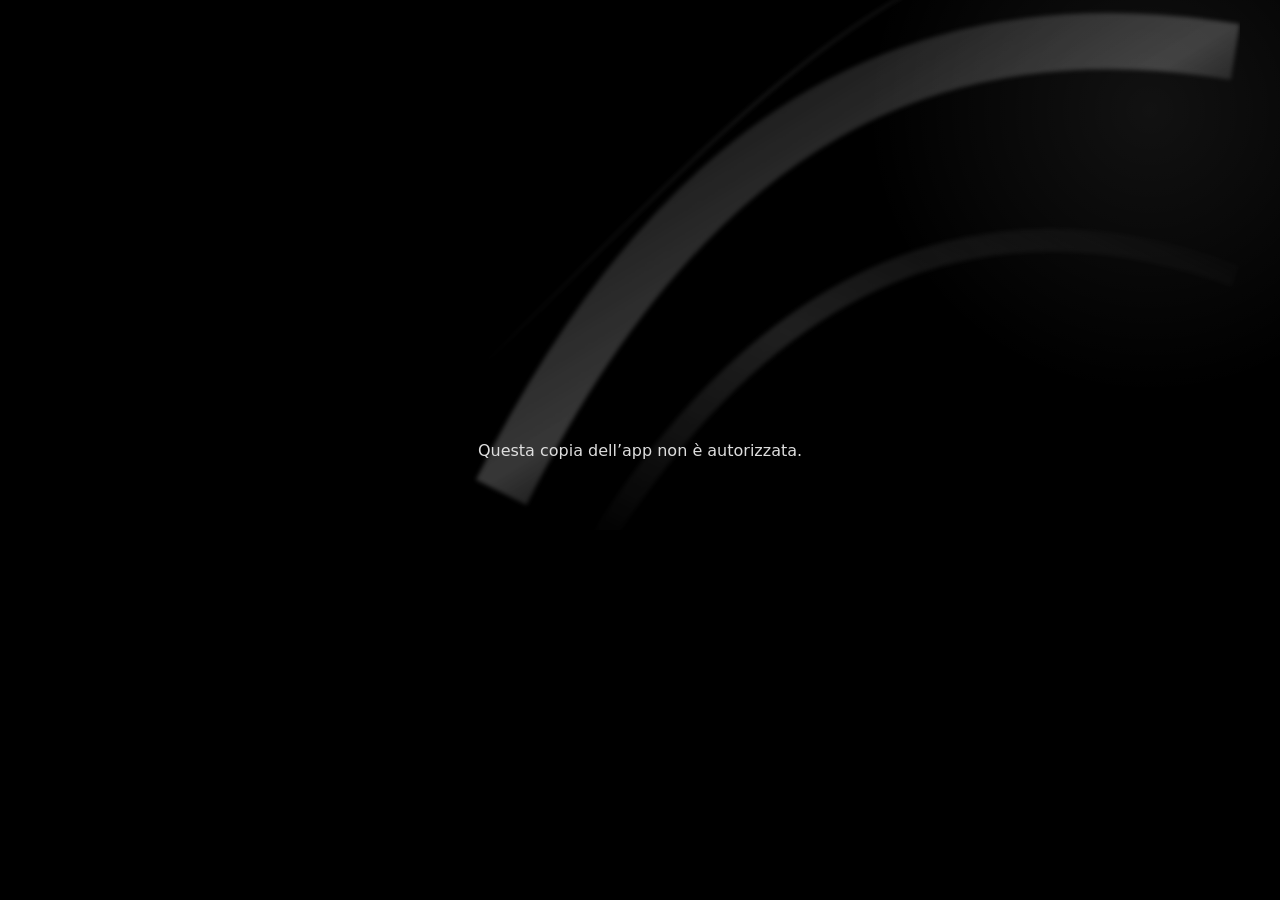
==== commit b4b79f71: "Protezione:" ====
--- a/index.html
+++ b/index.html
@@ -1,12 +1,16 @@
 <!doctype html>
 <html lang="it"><head><meta charset="UTF-8" />
 <meta name="viewport" content="width=device-width, initial-scale=1.0, viewport-fit=cover" />
-<meta name="theme-color" content="#000000" /><link rel="manifest" href="./manifest.webmanifest?v=carmelo-pezzino-v7" />
+<meta name="theme-color" content="#000000" /><link rel="manifest" href="./manifest.webmanifest?v=carmelo-pezzino-v14" />
 <meta name="apple-mobile-web-app-title" content="CP Images" /><link rel="icon" type="image/png" href="./favicon.png" /><link rel="apple-touch-icon" sizes="180x180" href="./icon-180.png" />
 <meta name="apple-mobile-web-app-capable" content="yes" /><meta name="apple-mobile-web-app-status-bar-style" content="black" />
-<title>Carmelo Pezzino Images</title>  <script type="module" crossorigin src="/assets/main-DrHzdZmK.js"></script>
-  <link rel="modulepreload" crossorigin href="/assets/preventivo-Ck4xvMSg.js">
-  <link rel="stylesheet" crossorigin href="/assets/preventivo-C9-BvjHQ.css">
-  <link rel="stylesheet" crossorigin href="/assets/main-Q-q_CuCv.css">
+<title>Carmelo Pezzino Images</title>  <script type="module" crossorigin src="/assets/main-BE22G4TR.js"></script>
+  <link rel="modulepreload" crossorigin href="/assets/brand-DJe7sEEW.js">
+  <link rel="modulepreload" crossorigin href="/assets/librerie-B4zQ2TGJ.js">
+  <link rel="modulepreload" crossorigin href="/assets/preventivo-C9wc86LE.js">
+  <link rel="modulepreload" crossorigin href="/assets/videoGalleria-BgIEpfoz.js">
+  <link rel="stylesheet" crossorigin href="/assets/brand-s4m64xDM.css">
+  <link rel="stylesheet" crossorigin href="/assets/preventivo-26P-g4E3.css">
+  <link rel="stylesheet" crossorigin href="/assets/main-6wbNGmea.css">
 </head>
 <body><div id="root"></div></body></html>
--- a/assets/brand-s4m64xDM.css
+++ b/assets/brand-s4m64xDM.css
@@ -0,0 +1 @@
+:root{--bg:#0b0b0b;--card:#161616;--line:#2a2a2a;--red:#5a5a5a;--gold:#f0f0f0;--tx:#f2efe6;--mut:#9a958a;font-family:system-ui,-apple-system,Segoe UI,Roboto,sans-serif;color:var(--tx);background:var(--bg)}*{box-sizing:border-box}body{margin:0;background:var(--bg)}.top{background:#000}.app{max-width:720px;margin:0 auto;min-height:100vh;padding-bottom:84px}.top{position:sticky;top:0;z-index:5;background:#000;border-bottom:2px solid var(--gold);padding:12px 16px}.logo{color:var(--gold);font-size:20px;letter-spacing:.5px}.logo span{color:var(--red);font-weight:700}main{padding:12px}.card{background:var(--card);border:1px solid var(--line);border-radius:14px;padding:14px;margin-bottom:12px}h3{color:var(--gold);font-size:15px;margin:6px 0 10px;text-transform:uppercase;letter-spacing:.6px}.row{display:flex;gap:8px;align-items:center;margin-bottom:12px;flex-wrap:wrap}.row input{flex:1;min-width:110px}input,select,textarea{width:100%;background:#0e0e0e;color:var(--tx);border:1px solid var(--line);border-radius:10px;padding:11px;font-size:16px}input:focus,select:focus,textarea:focus{outline:none;border-color:var(--gold)}textarea{min-height:60px;resize:vertical}.campo{display:flex;flex-direction:column;gap:4px;margin-bottom:8px}.campo span{font-size:12px;color:var(--mut)}.grid2{display:grid;grid-template-columns:1fr 1fr;gap:0 10px}.grid3{display:grid;grid-template-columns:1fr 1fr 1fr;gap:0 8px}.coppia-ora{grid-column:1/-1;display:grid;grid-template-columns:1.4fr .8fr;gap:0 10px}.grid2 .campo:last-child:nth-child(odd){grid-column:1/-1}.btn{display:inline-flex;align-items:center;justify-content:center;gap:6px;background:#222;color:var(--tx);border:1px solid #3a3a3a;border-radius:10px;padding:11px 14px;font-size:15px;cursor:pointer;text-decoration:none;font-weight:600}.btn.sm{padding:7px 10px;font-size:13px}.btn.red{background:var(--red);border-color:var(--red);color:#fff}.btn.gold{background:var(--gold);border-color:var(--gold);color:#111}.btn.wa{background:#0f3d24;border-color:#1f7a47}.btn.danger{background:transparent;color:#ff6b6b;border-color:#5a1a1a}.btn.big{width:100%;padding:16px;font-size:18px}.btn:disabled{opacity:.4}.acts{display:flex;gap:8px;flex-wrap:wrap;margin:10px 0}.acts.sticky{position:sticky;bottom:76px;background:var(--bg);padding:8px 0}.ev .evhead{display:flex;justify-content:space-between;gap:10px;cursor:pointer}.ev small{display:block;color:var(--mut);font-size:12px;margin-top:3px;text-transform:capitalize}.right{text-align:right;display:flex;flex-direction:column;align-items:flex-end;gap:4px}.gold{color:var(--gold)}.red{color:#ff4d5e}.badge{font-size:11px;font-weight:700;padding:3px 8px;border-radius:20px;text-transform:uppercase;letter-spacing:.5px}.badge.p{border:1px solid var(--gold);color:var(--gold)}.badge.c{background:var(--red);color:#fff}.esempio{display:flex;justify-content:space-between;align-items:center;background:#1e1e1e;color:var(--gold);border-radius:8px;padding:4px 4px 4px 10px;margin-bottom:8px;font-size:13px}.pacchetti{display:grid;grid-template-columns:1fr 1fr;gap:8px}.pk{border:1px solid var(--line);border-radius:12px;padding:10px;display:flex;flex-direction:column;gap:3px;cursor:pointer}.pk input{display:none}.pk.on{border-color:var(--gold);background:#1c1c1c}.pk small{color:var(--mut);font-size:11px}.check{display:flex;align-items:center;gap:10px;padding:10px 0;border-bottom:1px solid var(--line)}.check input{width:22px;height:22px;accent-color:var(--red)}.poster-qta{border-bottom:1px solid var(--line)}.poster-qta>.check{border-bottom:0}.poster-qta .qta{display:flex;align-items:center;gap:10px;padding:0 0 10px 32px;font-size:14px;color:var(--mut)}.poster-qta .qta select{width:auto;min-width:72px;padding:6px 8px}.check span{flex:1}.check em{color:var(--gold);font-style:normal;font-size:14px}.check.locked{opacity:.75}.riga{display:flex;justify-content:space-between;gap:10px;padding:7px 0;border-bottom:1px dashed var(--line);font-size:14px}.riga small{color:var(--mut)}.riga.tot{font-size:17px;border:none;color:var(--gold)}.riga.ok{color:#7bd88f}.riga.click{cursor:pointer}.x{background:none;border:none;color:#ff6b6b;font-size:14px;margin-left:6px}.hint{color:var(--mut);font-size:13px}.warn{color:#ffb347;font-size:13px}.okmsg{color:#7bd88f;margin:8px 0 0;font-size:14px}.tabs{position:fixed;bottom:0;left:0;right:0;display:flex;background:#000;border-top:2px solid var(--gold);z-index:6;padding-bottom:env(safe-area-inset-bottom)}.tabs button{flex:1;background:none;border:none;color:var(--mut);padding:8px 2px;font-size:11px;display:flex;flex-direction:column;align-items:center;gap:2px}.tabs button span{font-size:20px}.tabs button.on{color:var(--gold)}.tabs button.on span{filter:drop-shadow(0 0 4px var(--red))}.modal{position:fixed;top:0;right:0;bottom:0;left:0;background:#000;z-index:10;display:flex;flex-direction:column}.modalbar{display:flex;gap:8px;align-items:center;padding:10px;border-bottom:1px solid var(--gold)}.modalbar b{flex:1;font-size:13px;overflow:hidden;text-overflow:ellipsis;white-space:nowrap}.modal .hint{text-align:center;margin:6px}.pdfpagine{flex:1;overflow:auto;background:#111;padding:8px 8px 24px}.pdfpagine figure{margin:0 0 14px}.pdfpagine figcaption{color:var(--gold);font-size:12px;margin:0 0 4px}.pdfpagine img{width:100%;height:auto;background:#fff;display:block}.clausole ol{padding-left:18px;font-size:13px;line-height:1.5;color:#ddd}.pkedit{border-bottom:1px solid var(--line);padding-bottom:8px;margin-bottom:10px}@media (max-width:380px){.grid3{grid-template-columns:1fr 1fr}}.toast{position:fixed;left:12px;right:12px;bottom:84px;z-index:20;padding:14px;border-radius:12px;font-weight:600;max-width:696px;margin:0 auto}.toast.ok{background:#1f5d36;color:#fff}.toast.err{background:var(--red);color:#fff}.confirm{border:1px solid var(--gold);border-radius:12px;padding:12px;margin-top:10px;background:#1c1c1c}details summary{list-style:none;margin-bottom:8px}details summary::-webkit-details-marker{display:none}.logoimg{display:block;height:44px;width:auto;margin:-4px 0}.cnt{display:inline-block;min-width:22px;padding:1px 7px;border-radius:12px;background:var(--red);color:#fff;font-size:12px;text-align:center;margin-left:6px;vertical-align:middle}.cnt.ok{background:#1f7a47}.prom{display:flex;justify-content:space-between;align-items:center;gap:10px;padding:10px 0;border-bottom:1px solid var(--line)}.prom small{display:block;color:var(--mut);font-size:12px;margin-top:3px;text-transform:capitalize}.prom .right{gap:6px}.click{cursor:pointer}.badge.ok{background:#1f7a47;color:#fff}.tabs button span{position:relative}.tabbadge{position:absolute;top:-4px;right:-12px;background:var(--red);color:#fff;font-style:normal;font-size:10px;font-weight:700;border-radius:10px;padding:0 5px;line-height:16px}.calhead{display:flex;justify-content:space-between;align-items:center;gap:8px;margin-bottom:10px}.calhead b{font-size:17px;color:var(--gold)}.calhead h3{margin:0}.cal{display:grid;grid-template-columns:repeat(7,1fr);gap:4px}.dow{text-align:center;color:var(--mut);font-size:12px;padding:4px 0}.day{aspect-ratio:1;background:#0e0e0e;border:1px solid var(--line);border-radius:8px;color:var(--tx);font-size:14px;display:flex;flex-direction:column;align-items:center;justify-content:center;padding:0;cursor:pointer}.day i{font-style:normal;font-size:11px;color:var(--gold);line-height:1}.day.has{border-color:var(--gold);background:#1c1c1c}.day.clash{border-color:#ff6b6b;background:#3a1010}.day.clash i{color:#ff6b6b;font-weight:700}.day.today{outline:2px solid var(--red)}.day.sel{background:var(--gold);color:#111}.day.sel i{color:#111}.warnbox{border-color:#ff6b6b;background:#2a0f0f}.warnbox b{color:#ffb3b3}.chart{display:flex;align-items:flex-end;gap:4px;height:150px;padding:8px 0;border-bottom:1px solid var(--line)}.bar{flex:1;display:flex;flex-direction:column;align-items:center;justify-content:flex-end;height:100%}.bar span{display:block;width:100%;background:linear-gradient(var(--gold),#6e6e6e);border-radius:4px 4px 0 0;min-height:1px}.bar small{font-size:10px;color:var(--mut);margin-top:3px}.bar em{font-style:normal;font-size:9px;color:var(--tx);margin-bottom:2px}.check.cons input[type=date]{width:auto;padding:6px 8px;font-size:14px}.ok-msg{color:#7bd88f;font-weight:600;margin:8px 0 0}.tabs button{font-size:10px}.blocco{min-height:100vh;display:flex;flex-direction:column;align-items:center;justify-content:center;gap:14px;padding:24px;text-align:center;background:#000}.blocco .logoimg{height:70px;margin-bottom:10px}.blocco h2{color:var(--gold);margin:0}.blocco p{margin:0}.blocco a.btn{text-decoration:none;display:inline-block}.licavviso{background:#1e1e1e;color:var(--gold);padding:10px 16px;font-size:14px;border-bottom:1px solid var(--line)}.licavviso a{color:var(--tx);font-weight:600}.licprova{display:flex;flex-wrap:wrap;align-items:center;gap:6px;justify-content:center;text-align:center;font-size:15px}.licprova .conto{font-variant-numeric:tabular-nums;color:var(--tx);font-size:17px}.licprova a{margin-left:6px}.day u{text-decoration:none;font-size:10px;color:silver;line-height:1}.day.gimp:not(.has){border-color:#6a6a6a}.occ{display:flex;gap:8px;margin:2px 0 12px}.occ button{flex:1;min-height:46px;border-radius:12px;border:1px solid var(--line);background:#141414;color:var(--tx);font-size:14px;padding:8px 4px}.occ button:disabled{opacity:.35}.occ button.on{background:var(--gold);color:#111;border-color:var(--gold);font-weight:650}.gimpegno{text-decoration:none;color:var(--tx);border-left:3px solid #9a9a9a;padding-left:8px}.gimpegno small{color:var(--mut)}.gcal .gcal-ok{margin-left:6px;font-size:11px;vertical-align:middle}.gcal select{width:100%}.gcal-ev{margin:-4px 4px 10px}.gimport ol{margin:8px 0 6px;padding-left:20px;line-height:1.5}.gimport ol li{margin:3px 0}.gimport details{margin:10px 0}.gimport summary{cursor:pointer;padding:4px 0}.gimport .btn.danger{margin-top:4px}.listino-tipi{display:flex;flex-wrap:wrap;gap:6px;margin:8px 0 10px}.listino-titolo{margin:6px 0}.pk-extra{margin-top:6px}.pk-flag{display:flex;flex-wrap:wrap;gap:14px;margin:4px 0}.promo-edit{border:1px dashed rgba(200,160,80,.5);border-radius:10px;padding:8px 10px;margin-top:6px}.promo-edit.on{border-style:solid;background:#c8a05014}.promo-stato{font-size:.8em;padding:1px 8px;border-radius:9px;background:#7f7f7f33;margin-left:6px}.promo-stato.on{background:#2e7d32;color:#fff}.grid3{display:grid;grid-template-columns:repeat(auto-fit,minmax(140px,1fr));gap:8px}.prezzo-vecchio{opacity:.6;font-weight:400;margin-right:4px}.promo-tag,.promo-firmato{display:block;font-style:normal;font-size:.75em;font-weight:600;color:#c0392b}.promo-firmato{color:inherit;opacity:.7;font-weight:400}.firmapad{position:fixed;top:0;right:0;bottom:0;left:0;z-index:30;background:#000;display:flex;flex-direction:column;gap:8px;padding:max(10px,env(safe-area-inset-top)) max(10px,env(safe-area-inset-right)) max(10px,env(safe-area-inset-bottom)) max(10px,env(safe-area-inset-left));overscroll-behavior:none;touch-action:none;user-select:none;-webkit-user-select:none}.firmabar{display:flex;align-items:center;gap:10px;border-bottom:1px solid var(--gold);padding-bottom:8px}.firmabar div{flex:1;display:flex;flex-direction:column}.firmabar b{color:var(--gold);text-transform:uppercase;letter-spacing:.6px;font-size:14px}.firmabar small{font-size:17px;font-weight:700}.firmaarea{flex:1;position:relative;background:#fff;border-radius:12px;min-height:140px;overflow:hidden}.firmaarea canvas{position:absolute;top:0;right:0;bottom:0;left:0;width:100%;height:100%;display:block;touch-action:none;cursor:crosshair;z-index:2}.firmalinea{position:absolute;left:6%;right:6%;bottom:24%;border-bottom:1.5px dashed #b9b2a0;z-index:1}.firmalinea span{position:absolute;left:0;bottom:4px;color:#b9b2a0;font-size:18px}.firmaph{position:absolute;top:0;right:0;bottom:0;left:0;margin:0;display:flex;align-items:center;justify-content:center;color:#c9c2b0;font-size:22px;z-index:1;pointer-events:none}.firmalegale{margin:0;font-size:13px;color:var(--tx);text-align:center}.firmaacts{display:flex;gap:10px}.firmaacts .btn{flex:1;padding:14px}@media (orientation:landscape) and (max-height:520px){.firmapad{gap:5px}.firmabar{padding-bottom:4px}.firmabar small{font-size:15px}.firmaacts .btn{padding:9px}.firmalegale{font-size:12px}}.firmaimg{background:#fff;border-radius:10px;padding:8px;display:flex;justify-content:center;margin-bottom:8px}.firmaimg img{max-width:100%;max-height:110px}.badge.firm{background:#1f7a47;color:#fff}.pk-album{border:1px solid var(--line);border-radius:12px;padding:10px 12px;margin:10px 0;background:#ffffff08}.pk-album.on{border-color:var(--gold);background:#c9a22714}.sw-riga{display:flex;align-items:center;justify-content:space-between;gap:12px;cursor:pointer;min-height:44px}.sw-riga span{display:flex;flex-direction:column;gap:2px}.sw-riga b{font-size:16px}.sw-riga small{color:var(--mut);font-size:13px}.sw-riga input{-moz-appearance:none;appearance:none;-webkit-appearance:none;flex:none;width:52px;height:30px;border-radius:15px;background:#3a3a3a;border:1px solid #666;position:relative;margin:0;cursor:pointer;transition:background .15s}.sw-riga input:after{content:"";position:absolute;top:3px;left:3px;width:24px;height:24px;border-radius:50%;background:#fff;transition:left .15s}.sw-riga input:checked{background:var(--gold)}.sw-riga input:checked:after{left:25px}.pk-album .grid2{margin-top:8px}select{-webkit-appearance:none;-moz-appearance:none;appearance:none;background-image:url("data:image/svg+xml,%3Csvg xmlns='http://www.w3.org/2000/svg' width='12' height='8'%3E%3Cpath d='M1 1l5 5 5-5' fill='none' stroke='%239a958a' stroke-width='2'/%3E%3C/svg%3E");background-repeat:no-repeat;background-position:right 12px center;padding-right:34px}.prezzi-pag{display:flex;flex-direction:column;gap:12px}.prezzi-pk{display:flex;flex-direction:column;gap:12px;min-width:0}.extra-card{min-width:0}.tipi-chips{display:flex;gap:8px;overflow-x:auto;-webkit-overflow-scrolling:touch;scrollbar-width:none;margin:0 -16px;padding:2px 16px 6px;scroll-snap-type:x proximity}.tipi-chips::-webkit-scrollbar{display:none}.chip{flex:none;min-height:44px;padding:0 16px;border-radius:22px;border:1px solid var(--line);background:var(--card);color:var(--tx);font-size:15px;white-space:nowrap;cursor:pointer;scroll-snap-align:start}.chip.on{background:var(--gold);border-color:var(--gold);color:#000;font-weight:700}.chips{display:flex;flex-wrap:wrap;gap:8px;margin-top:8px}.pk-titolo{margin:4px 0 0;font-size:14px;letter-spacing:.5px;text-transform:uppercase;color:var(--mut)}.pk-lista{display:flex;flex-direction:column;gap:10px}.pk-card{background:var(--card);border:1px solid var(--line);border-radius:14px;overflow:hidden}.pk-card.aperta,.pk-card.scelta{border-color:var(--gold)}.pk-card.scelta{box-shadow:0 0 0 2px var(--gold)}.pk-testa{all:unset;box-sizing:border-box;width:100%;display:flex;align-items:center;gap:12px;padding:14px;min-height:64px;cursor:pointer}.pk-nome{flex:1;min-width:0;display:flex;flex-direction:column;gap:3px}.pk-nome b{font-size:17px}.pk-nome small{color:var(--mut);font-size:13px;white-space:nowrap;overflow:hidden;text-overflow:ellipsis}.pk-prezzo{display:flex;flex-direction:column;align-items:flex-end;gap:2px;flex:none}.pk-prezzo b{font-size:17px;color:var(--gold)}.pk-prezzo s{color:var(--mut);font-size:13px}.pk-prezzo b.promo{color:#7bd88f}.pk-prezzo small{font-size:12px;color:var(--mut)}.chev{flex:none;color:var(--mut);font-size:16px;width:16px;text-align:center}.pk-corpo{padding:12px 14px 14px;display:flex;flex-direction:column;gap:10px;border-top:1px solid var(--line)}.pk-piano{display:flex;flex-direction:column;gap:8px}.pk-rate-riga{display:flex;flex-direction:column;gap:4px;padding-bottom:8px;border-bottom:1px dashed var(--line)}.pk-servizi b{font-size:14px}.pk-fondo{display:flex;justify-content:flex-end}.promo-edit{border:1px solid var(--line);border-radius:12px;padding:0 12px}.promo-edit.on{border-color:#7bd88f}.promo-testa{all:unset;box-sizing:border-box;width:100%;display:flex;align-items:center;gap:10px;min-height:48px;cursor:pointer}.promo-testa b{flex:1}.promo-stato.no{color:var(--mut);font-size:13px}.promo-edit .grid3{padding-bottom:10px}.nuovo-pk{min-height:50px;border-style:dashed;width:100%}.extra-card h4{margin:14px 0 4px;font-size:13px;color:var(--mut);text-transform:uppercase;letter-spacing:.5px}.extra-riga{display:flex;align-items:flex-start;justify-content:space-between;gap:8px 12px;min-height:52px;border-bottom:1px solid var(--line);flex-wrap:wrap}.compreso{display:flex;align-items:flex-start;gap:6px;font-size:13px;color:var(--mut);line-height:1.25;flex:1 1 100%;max-width:100%;justify-content:flex-end}.compreso span{white-space:normal}.compreso.on{color:#e7c27a}.compreso input{width:16px;height:16px;margin-top:1px;accent-color:#e7c27a;flex:none}.compreso-box{flex:0 1 auto;max-width:100%;align-self:center}.compreso-box.aperta{flex:1 1 100%;align-self:stretch}.compreso-testa{display:inline-flex;align-items:center;gap:8px;max-width:100%;min-height:36px;padding:0 10px;border-radius:10px;border:1px solid var(--line);background:transparent;color:var(--mut);font-size:13px;text-align:left}.compreso-box.aperta .compreso-testa{display:flex;width:100%}.compreso-box.on .compreso-testa{border-color:#e7c27a;color:#e7c27a}.compreso-testa .segno{width:16px;height:16px;border:1.5px solid currentColor;border-radius:4px;display:inline-flex;align-items:center;justify-content:center;font-size:11px;line-height:1;flex:none}.compreso-box.on .segno{background:#e7c27a;color:#111;border-color:#e7c27a}.compreso-testa span{white-space:normal;line-height:1.2}.compreso-testa i{margin-left:auto;font-style:normal;flex:none}.compreso-lista{display:flex;flex-direction:column;gap:2px;width:100%;margin-top:6px;padding:4px 8px;border:1px solid var(--line);border-radius:10px}.compreso-voce{display:flex;align-items:flex-start;gap:8px;min-height:40px;padding:8px 2px;font-size:14px}.compreso-voce input{width:18px;height:18px;margin-top:1px;accent-color:#e7c27a;flex:none}.compreso-voce span{white-space:normal;line-height:1.25}.compreso-voce.on{color:#e7c27a}.pk-corpo .compreso{grid-column:1/-1;justify-content:flex-start}.extra-gruppo .extra-riga:last-child{border-bottom:0}.extra-riga>span:first-child{flex:1;font-size:15px}.extra-val{display:flex;align-items:center;gap:6px;flex:1 1 180px;flex-wrap:wrap;justify-content:flex-end;max-width:100%}.extra-val i{font-style:normal;color:var(--mut)}.extra-val input{width:96px;text-align:right;padding:10px}.extra-custom{display:flex;align-items:center;gap:8px;min-height:48px;border-top:1px dashed var(--line);padding:6px 0;flex-wrap:wrap}.extra-custom>input{flex:1;min-width:0}.extra-custom>textarea{flex:1 1 100%;min-height:72px;background:#111;color:var(--tx);border:1px solid #3a3a3a;border-radius:8px;padding:8px}.extra-nuovo{display:flex;flex-wrap:wrap;gap:8px;align-items:center;margin-top:12px}.extra-nuovo>input,.extra-nuovo>select{flex:1 1 140px;min-width:0}@media (max-width:560px){.extra-card h4{margin:8px 0 0}.extra-riga{display:grid;grid-template-columns:minmax(0,1fr) auto;gap:4px 8px;min-height:0;padding:6px 0;align-items:center}.extra-val{flex:none;justify-content:flex-end}.extra-val input{width:74px;padding:7px 8px}.compreso-box{grid-column:1 / -1;align-self:start;justify-self:start}.compreso-box.aperta{justify-self:stretch}.compreso-testa{min-height:32px;padding:0 8px;width:auto}.compreso-box.aperta .compreso-testa{width:100%}.compreso-voce{min-height:0;padding:4px 2px}.extra-custom{display:grid;grid-template-columns:minmax(0,1fr) auto;gap:6px;min-height:0;padding:6px 0;align-items:center}.extra-custom>input{grid-column:1 / -1}.extra-custom>.btn{justify-self:end}.extra-custom .compreso-box{grid-column:1 / -1}.extra-nuovo{gap:6px;margin-top:8px}}.info-btn{all:unset;cursor:pointer;color:var(--mut);padding:0 6px;font-size:16px}.info-txt{margin:4px 0}.sez-titolo{margin:18px 2px 6px;font-size:15px}.btn.ghost{background:transparent;border:1px solid var(--line);color:var(--mut);align-self:center}.sw-riga input:checked{background:#2e9d5b;border-color:#2e9d5b}.extra-val input::-webkit-outer-spin-button,.extra-val input::-webkit-inner-spin-button,.pk-corpo input::-webkit-outer-spin-button,.pk-corpo input::-webkit-inner-spin-button{-webkit-appearance:none;margin:0}.extra-val input,.pk-corpo input[type=number]{-moz-appearance:textfield;-webkit-appearance:textfield;appearance:textfield}.v-impagina>.imp-pagina{grid-column:1/-1}.imp-pagina label.hint input,.imp-pagina label.hint select,.imp-pagina .imp-cerca{display:block;width:100%;margin:6px 0;background:#111;color:var(--tx);border:1px solid #3a3a3a;border-radius:8px;padding:8px;box-sizing:border-box}.imp-editor{display:flex;gap:16px;align-items:flex-start}.imp-lavoro{flex:1;min-width:0;display:flex;justify-content:center;align-items:flex-start}.imp-pannello{width:340px;flex:0 0 340px;position:sticky;top:8px;max-height:calc(100dvh - 24px);overflow:auto}.imp-editor .imp-stage{overflow:hidden;background:transparent;border:0}@media (max-width:860px){.imp-editor{flex-direction:column}.imp-pannello{width:auto;flex:1 1 auto;position:static;max-height:none}}.imp-tools{display:flex;flex-wrap:wrap;gap:8px;margin:10px 0}.imp-sfoglia{position:relative}.imp-stage{width:100%;overflow:auto;border-radius:12px;background:#1a1a1a;border:1px solid #3a3a3a;touch-action:none}.imp-safe{position:absolute;border:3px dashed #c6a15b;pointer-events:none;z-index:40;box-sizing:border-box}.imp-num{position:absolute;left:0;right:0;bottom:2%;text-align:center;z-index:41;pointer-events:none;color:#111}.imp-colore{display:flex;align-items:center;gap:6px}.imp-tono{width:28px;height:28px;border-radius:50%;border:1px solid #666;padding:0}.imp-freccia{position:absolute;top:50%;transform:translateY(-50%);z-index:6;width:44px;height:72px;border:0;border-radius:12px;background:#0000008c;color:#fff;font-size:32px;line-height:1;cursor:pointer}.imp-freccia.sx{left:8px}.imp-freccia.dx{right:8px}.imp-freccia:disabled{opacity:.28}.imp-dissolvi{animation:impFade .55s ease}@keyframes impFade{0%{opacity:0}to{opacity:1}}.imp-tela{transform-origin:top left;position:relative}.imp-sfondo{position:absolute;top:0;right:0;bottom:0;left:0;width:100%;height:100%;object-fit:cover;pointer-events:none;z-index:0}.imp-el{position:absolute;box-sizing:border-box;overflow:hidden;cursor:grab;background:#f3f3f3}.imp-el.on{outline:4px solid #c6a15b;outline-offset:-4px}.imp-el img{position:absolute;pointer-events:none;max-width:none}.imp-vuota,.imp-testo{display:flex;align-items:center;justify-content:center;width:100%;height:100%;color:#666}.imp-testo{white-space:nowrap}.imp-resize{position:absolute;right:0;bottom:0;width:28px;height:28px;background:#c6a15b;cursor:nwse-resize;z-index:5}.imp-scheda{margin-top:10px}.imp-griglia{display:grid;grid-template-columns:repeat(auto-fill,minmax(150px,1fr));gap:10px}.imp-card{padding:8px;text-align:left}.imp-card.sel{outline:2px solid var(--gold)}.imp-mini-btn{background:transparent;color:inherit;border:0;width:100%;cursor:pointer;text-align:left}.imp-mini-box{height:120px;display:flex;align-items:center;justify-content:center;background:#111;border-radius:8px;overflow:hidden}.imp-mini{position:relative;max-height:110px;max-width:100%}.imp-mini i,.imp-mini em{position:absolute;overflow:hidden}.imp-mini i img{width:100%;height:100%;object-fit:cover;display:block}.imp-mini em{font-size:7px;line-height:1}.imp-voce{display:flex;flex-direction:column;align-items:flex-start;width:100%;margin-top:8px;cursor:pointer;color:inherit}.imp-voce small,.imp-card small{color:var(--mut);display:block}.st{position:fixed;top:0;right:0;bottom:0;left:0;z-index:900;display:grid;background:#2a2a2a;color:#eee;font-size:13px;grid-template-columns:210px minmax(0,1fr) 172px;grid-template-rows:auto auto minmax(0,1fr) auto;grid-template-areas:"top top top" "ctx ctx ctx" "sx tela dx" "giu giu giu";padding:env(safe-area-inset-top) env(safe-area-inset-right) 0 env(safe-area-inset-left);user-select:none;-webkit-user-select:none}.st button{font:inherit}.st-b{background:#474747;color:#f0f0f0;border:1px solid #5c5c5c;border-radius:6px;padding:6px 10px;min-height:32px;cursor:pointer;white-space:nowrap;line-height:1.1}.st-b:hover:not(:disabled){background:#555}.st-b:disabled{opacity:.4;cursor:default}.st-b.on{background:#d9d9d9;color:#111;border-color:#d9d9d9}.st-b.gold{background:#e8e8e8;color:#111;border-color:#e8e8e8;font-weight:600}.st-b.danger,.st-tendina .danger{color:#ff8a80}.st-top{grid-area:top;display:flex;align-items:center;gap:8px;padding:8px 10px;background:#1d1d1d;border-bottom:1px solid #111;flex-wrap:wrap}.st-titolo{display:flex;flex-direction:column;min-width:0;max-width:340px;margin:0 6px}.st-titolo b{white-space:nowrap;overflow:hidden;text-overflow:ellipsis}.st-titolo small{color:#a8a8a8;font-size:11px;white-space:nowrap;overflow:hidden;text-overflow:ellipsis}.st-gruppo{display:flex;gap:2px}.st-gruppo .st-b{border-radius:0}.st-gruppo .st-b:first-child{border-radius:6px 0 0 6px}.st-gruppo .st-b:last-child{border-radius:0 6px 6px 0}.st-zoom{min-width:56px}.st-spazio{flex:1}.st-occ{color:#ddd;font-size:12px;max-width:260px;overflow:hidden;text-overflow:ellipsis;white-space:nowrap}.st-menu{position:relative}.st-tendina{position:absolute;top:calc(100% + 4px);left:0;min-width:250px;background:#303030;border:1px solid #555;border-radius:8px;box-shadow:0 12px 30px #00000080;padding:6px;z-index:20;display:flex;flex-direction:column;gap:2px}.st-menu.dx .st-tendina{left:auto;right:0}.st-tendina button,.st-tendina a{background:transparent;border:0;color:#eee;text-align:left;padding:9px 10px;border-radius:6px;cursor:pointer;font-size:13px;word-break:break-all}.st-tendina button:hover:not(:disabled){background:#454545}.st-tendina button:disabled{opacity:.4}.st-tendina label{display:flex;flex-direction:column;gap:4px;padding:6px 10px;color:#bbb;font-size:12px}.st-tendina input{background:#1b1b1b;color:#eee;border:1px solid #555;border-radius:6px;padding:7px}.st-ctx{grid-area:ctx;display:flex;align-items:center;gap:6px;padding:6px 10px;background:#353535;border-bottom:1px solid #1e1e1e;overflow-x:auto;scrollbar-width:thin;min-height:46px}.st-ctx>*{flex:none}.st-tit{color:#fff;margin-right:4px}.st-mut{color:#a5a5a5;font-size:12px}.st-sep{width:1px;height:24px;background:#555;margin:0 4px}.st-seg{display:inline-flex;background:#232323;border:1px solid #4e4e4e;border-radius:7px;padding:2px;gap:2px}.st-seg button{background:transparent;border:0;color:#cfcfcf;padding:5px 9px;border-radius:5px;cursor:pointer;white-space:nowrap;min-height:28px}.st-seg button.on{background:#d9d9d9;color:#111}.st-largo{display:flex;width:100%}.st-largo button{flex:1;padding:5px 2px}.st-colore{display:inline-flex;width:30px;height:30px;border-radius:50%;overflow:hidden;border:1px solid #777;cursor:pointer}.st-colore input{width:44px;height:44px;margin:-7px;border:0;padding:0;background:none;cursor:pointer}.st-range{display:inline-flex;align-items:center;gap:6px;color:#ccc;font-size:12px}.st-range input{width:110px}.st-testo{background:#1b1b1b;color:#eee;border:1px solid #555;border-radius:6px;padding:6px 8px;width:200px}.st-sel{background:#1b1b1b;color:#eee;border:1px solid #555;border-radius:6px;padding:6px;max-width:100%}.st-pan{background:#383838;display:flex;flex-direction:column;min-height:0;overflow:hidden}.st-riga{display:flex;align-items:center;gap:8px;padding:7px 8px;flex-wrap:wrap}.st-riga>b{font-size:12px;text-transform:uppercase;letter-spacing:.06em;color:#ddd}.st-modelli{grid-area:sx;border-right:1px solid #1e1e1e;gap:6px;padding-bottom:6px}.st-modelli>.st-seg,.st-modelli>.st-chips,.st-modelli>.st-sel{margin:0 8px}.st-chips{display:flex;flex-wrap:wrap;gap:3px;align-items:center}.st-chips button{background:#2a2a2a;border:1px solid #4e4e4e;color:#ddd;border-radius:5px;min-width:28px;height:26px;padding:0 6px;cursor:pointer}.st-chips button.on{background:#d9d9d9;color:#111}.st-griglia{overflow-y:auto;display:grid;grid-template-columns:repeat(auto-fill,minmax(84px,1fr));gap:8px;padding:4px 8px 10px;align-content:start;flex:1;min-height:0}.st-lay{background:#2d2d2d;border:1px solid #474747;border-radius:6px;padding:6px 4px 4px;display:flex;flex-direction:column;align-items:center;gap:4px;cursor:pointer;color:#bbb}.st-lay:hover{border-color:#bbb}.st-lay small{font-size:10px;line-height:1.1;max-width:100%;overflow:hidden;text-overflow:ellipsis;white-space:nowrap}.st-fogli{grid-area:dx;border-left:1px solid #1e1e1e}.st-icone{display:flex;gap:3px;padding:0 8px 6px}.st-icone .st-b{padding:4px 0;flex:1;min-height:28px}.st-lista{overflow-y:auto;flex:1;min-height:0;padding:2px 8px 10px;display:flex;flex-direction:column;gap:8px}.st-foglio{background:transparent;border:2px solid transparent;border-radius:6px;padding:4px;display:flex;flex-direction:column;align-items:center;gap:3px;cursor:pointer;color:#ccc}.st-foglio.on{border-color:#3d8bfd;background:#2f3b4d}.st-foglio small{font-size:10.5px}.st-centro{grid-area:tela;position:relative;display:flex;flex-direction:column;min-width:0;min-height:0;background:#4b4b4b}.st-lavoro{flex:1;min-height:0;overflow:auto;display:grid;place-items:center;padding:12px;touch-action:pan-x pan-y}.st-stage{position:relative;overflow:hidden;box-shadow:0 6px 24px #00000073;flex:none;touch-action:none}.st-stage .imp-tela{position:absolute;left:0;top:0}.st-sotto{display:flex;align-items:center;justify-content:center;gap:10px;padding:5px;background:#3c3c3c;border-top:1px solid #2a2a2a;font-size:12px;color:#ccc}.st-sotto .st-b{min-height:28px;padding:2px 14px;font-size:18px}.st-toast{position:absolute;left:50%;bottom:48px;transform:translate(-50%);background:#141414f0;color:#eee;padding:9px 14px;border-radius:8px;max-width:min(560px,90%);font-size:13px;z-index:30;margin:0;box-shadow:0 6px 20px #00000080;pointer-events:none}.st-toast.err{color:#ffb4a8;border:1px solid #8a2b22}.st-fondo{position:absolute;overflow:hidden;z-index:0}.st-fondo img{position:absolute;top:0;right:0;bottom:0;left:0;width:100%;height:100%;object-fit:cover;pointer-events:none}.st-deco{background:transparent}.st-vuota{position:absolute;top:0;right:0;bottom:0;left:0;display:flex;align-items:center;justify-content:center;color:#8a8a8a;font-weight:300}.st-resize{position:absolute;right:0;bottom:0;background:#3d8bfd;cursor:nwse-resize;z-index:5}.st .imp-el.on{outline:none}.st .imp-el.on:after{content:"";position:absolute;top:0;right:0;bottom:0;left:0;border:calc(2.5px / var(--k,1)) solid #3d8bfd;pointer-events:none}.st-modelli.largo .st-griglia{grid-template-columns:1fr}.st-num{position:absolute;text-align:center;z-index:301;pointer-events:none;font-family:Georgia,serif}.st-abb{position:absolute;background:#dc282838;pointer-events:none;z-index:400}.st-taglio{position:absolute;border:1px dashed rgba(220,30,30,.9);pointer-events:none;z-index:401;box-sizing:border-box}.st-sicuro{position:absolute;border:1px dashed rgba(40,140,255,.75);pointer-events:none;z-index:401;box-sizing:border-box}.st-piega{position:absolute;background:#0000008c;pointer-events:none;z-index:402;box-shadow:0 0 0 1px #ffffff59}.st-dorso{position:absolute;background:repeating-linear-gradient(90deg,#ffaa0024 0,#ffaa0024 6px,#ffaa000f 6px,#ffaa000f 12px);pointer-events:none;z-index:399}.st-etich{position:absolute;text-align:center;color:#c82828d9;font-weight:600;pointer-events:none;z-index:403;font-family:system-ui,sans-serif;letter-spacing:.08em;text-transform:uppercase}.st-mini-bg{position:absolute;top:0;right:0;bottom:0;left:0;width:100%;height:100%;object-fit:cover}.st-mini-fondo{position:absolute;overflow:hidden}.st-mini-fondo img{position:absolute;top:0;right:0;bottom:0;left:0;width:100%;height:100%;object-fit:cover}.imp-mini u{position:absolute;top:0;bottom:0;width:1px;background:#00000059;text-decoration:none}.st-tabs{display:none}.st-foto{grid-area:giu;border-top:1px solid #1e1e1e;background:#333}.st-foto .st-riga{padding:6px 10px;border-bottom:1px solid #2a2a2a}.st-guida{margin:4px 10px 0}.st-strip{display:flex;gap:10px;overflow-x:auto;padding:8px 10px 12px;min-height:100px;align-items:center;scrollbar-width:thin;touch-action:pan-x}.st-th{position:relative;flex:none;height:84px;min-width:56px;padding:0;border:2px solid transparent;border-radius:4px;background:#222;cursor:grab;touch-action:pan-x;-webkit-touch-callout:none}.st-th img{height:80px;width:auto;max-width:130px;display:block;border-radius:2px;pointer-events:none}.st-th>span{display:block;width:60px;height:80px;background:#444}.st-th.sel{border-color:#3d8bfd}.st-th.usata img{opacity:.72}.st-th em{position:absolute;right:-5px;bottom:-5px;background:#2fb344;color:#fff;font-style:normal;font-size:10px;font-weight:700;min-width:18px;height:18px;border-radius:9px;display:grid;place-items:center;border:2px solid #333}.st-fantasma{position:fixed;width:90px;height:auto;transform:translate(-50%,-60%);opacity:.85;pointer-events:none;z-index:1000;box-shadow:0 8px 24px #0009;border:2px solid #fff}.st-anteprima{position:fixed;top:0;right:0;bottom:0;left:0;z-index:950;background:#0a0a0af5;display:flex;flex-direction:column}.st-ante-barra{display:flex;justify-content:space-between;align-items:center;padding:10px 14px;color:#ddd}.st-ante-libro{flex:1;display:flex;align-items:center;justify-content:center;gap:10px;min-height:0}.st-ante-foglio{box-shadow:0 20px 60px #000000b3}.st-freccia{font-size:26px;min-height:64px;padding:0 12px}@media (max-width:900px){.st{grid-template-columns:1fr;grid-template-rows:auto auto minmax(38vh,1fr) auto minmax(0,auto);grid-template-areas:"top" "ctx" "tela" "tabs" "pan";font-size:13px}.st-top{gap:5px;padding:6px;flex-wrap:nowrap;overflow-x:auto;scrollbar-width:none}.st-titolo{max-width:46vw;flex:0 0 auto}.st-titolo small{font-size:10px}.st-top .st-spazio{display:none}.st-foto .st-riga{flex-wrap:nowrap;overflow-x:auto;scrollbar-width:none}.st-foto .st-riga>*{flex:none}.st-toast{bottom:44px;font-size:12px;padding:6px 10px}.st-lbl{display:none}.st-tabs{grid-area:tabs;display:flex;background:#1d1d1d;border-top:1px solid #111}.st-tabs button{flex:1;background:transparent;border:0;color:#aaa;padding:10px 0;font-size:13px;border-bottom:2px solid transparent}.st-tabs button.on{color:#fff;border-bottom-color:#3d8bfd}.st-pan{grid-area:pan;display:none;max-height:36vh;border:0}.st-pan.on{display:flex}.st-foto{max-height:none}.st-lista{flex-direction:row;overflow-x:auto;overflow-y:hidden}.st-foglio{flex:none}.st-griglia{grid-template-columns:repeat(auto-fill,minmax(92px,1fr))}.st-menu .st-tendina{position:fixed;left:8px;right:8px;top:auto;bottom:calc(8px + env(safe-area-inset-bottom));max-height:70vh;overflow:auto}.st-menu.dx .st-tendina{left:8px;right:8px}.st-b{min-height:36px}.st-foto,.st-pan.st-modelli,.st-pan.st-fogli{padding-bottom:env(safe-area-inset-bottom)}}.imp-mio{display:inline-flex;align-items:center;gap:6px;background:#1c1c1c;border:1px solid #3a3a3a;border-radius:14px;padding:3px 4px 3px 10px;font-size:13px}.imp-mio button{background:transparent;border:0;color:var(--mut);cursor:pointer}.st-giro{position:absolute;overflow:visible;pointer-events:none}.st-giro img{position:absolute;max-width:none;pointer-events:none}.st .imp-el.meta:after{content:"";position:absolute;top:0;right:0;bottom:0;left:0;border:calc(4px / var(--k,1)) solid #2fb344;background:#2fb3442e;pointer-events:none}.st .imp-el.via{opacity:.45}.st-aiuto{position:absolute;background:#ff2fb3;pointer-events:none;z-index:420}.st-presa{position:absolute;left:0;top:0;background:#3d8bfd;color:#fff;cursor:move;z-index:6;display:grid;place-items:center;font-style:normal;line-height:1}.st-foglio.preso{opacity:.4}.st-foglio.prima{box-shadow:0 -4px #3d8bfd}.st-foglio.dopo{box-shadow:0 4px #3d8bfd}.st-foglio{touch-action:pan-y;-webkit-touch-callout:none}.st-num-in{width:42px;background:#1b1b1b;color:#eee;border:1px solid #555;border-radius:5px;padding:4px;text-align:right}.st-range output{min-width:38px;color:#ddd;font-variant-numeric:tabular-nums}@media (max-width:900px){.st-foglio.prima{box-shadow:-4px 0 #3d8bfd}.st-foglio.dopo{box-shadow:4px 0 #3d8bfd}.st-foglio{touch-action:pan-x}}.st-foglio img,.st-foglio *{-webkit-user-drag:none;user-select:none;-webkit-user-select:none}@media (min-width:900px){.st-ctx{flex-wrap:wrap;overflow-x:visible;row-gap:4px}}.st-primo{background:#3d8bfd!important;border-color:#3d8bfd!important;color:#fff!important;font-weight:600}.st-chip{background:#474747;color:#f0f0f0;border:1px solid #5c5c5c;border-radius:14px;padding:4px 10px;cursor:pointer;font-size:12px}.st-chip:hover{background:#5a5a5a}.st-controllo{align-items:center;justify-content:center;background:#0a0a0ab3}.st-dialogo{background:#2e2e2e;color:#eee;border:1px solid #555;border-radius:10px;padding:16px 18px;max-width:min(560px,94vw);display:flex;flex-direction:column;gap:12px;box-shadow:0 12px 40px #0009}.st-dialogo>b{font-size:16px}.st-ctl{display:flex;flex-direction:column;gap:6px}.st-ctl small{color:#aaa}.st-dialogo-bottoni{display:flex;flex-wrap:wrap;gap:8px;justify-content:flex-end}.sp{position:fixed;top:0;right:0;bottom:0;left:0;z-index:940;background:#3a3a3a;color:#eee;display:flex;flex-direction:column;font-size:13px}.sp>*{flex:none}.sp>.sp-centro{flex:1 1 0;min-height:0}.sp-centro>*{flex:none}.sp input.st-num-in{width:56px}.sp>.sp-storia{flex:0 0 34vh;min-height:150px}.sp select,.sp input{width:auto;margin:0}.sp-top{display:flex;align-items:center;gap:8px;padding:8px 12px;background:#2b2b2b;border-bottom:1px solid #1e1e1e}.sp-tit{font-size:15px}.sp-info{color:#bbb}.sp-opz{display:flex;flex-wrap:wrap;align-items:center;gap:6px 8px;padding:6px 12px;background:#353535;border-bottom:1px solid #1e1e1e}.sp-l{color:#bbb;font-size:12px;display:inline-flex;align-items:center;gap:6px}.sp-nota{margin:4px 12px;color:#e8c46a;font-size:12px}.sp-fogli{display:flex;gap:8px;overflow-x:auto;padding:8px 12px;background:#555;scrollbar-width:thin}.sp-f{flex:none;background:transparent;border:2px solid transparent;border-radius:4px;padding:2px;cursor:pointer;display:flex;flex-direction:column;align-items:center;gap:2px;color:#ddd}.sp-f.on{border-color:#3d8bfd;background:#2d2d2d}.sp-f.nuovo{margin-left:10px;box-shadow:-6px 0 0 -4px #e8c46a}.sp-f small{font-size:10px}.sp-centro{display:flex;flex-direction:column;align-items:center;justify-content:center;gap:8px;padding:8px;background:#9a9a9a;min-height:0;overflow:hidden}.sp-alt{display:flex;gap:6px;align-items:center;overflow-x:auto;max-width:100%;padding:4px;scrollbar-width:thin}.sp-alt .sp-l{color:#222;font-weight:600;white-space:nowrap}.sp-a{flex:none;background:#fff;border:2px solid transparent;border-radius:3px;padding:1px;cursor:pointer}.sp-a.on{border-color:#3d8bfd}.sp-giostra{display:flex;align-items:center;gap:22px;justify-content:center}.sp-lato{background:transparent;border:0;cursor:pointer;opacity:.85;padding:0}.sp-lato:disabled{opacity:.25;cursor:default}.sp-grande{box-shadow:0 6px 24px #00000059}.sp-nav{display:flex;align-items:center;gap:10px;color:#111}.sp-storia{overflow:auto;background:#2b2b2b;padding:8px 12px;display:flex;flex-direction:column;gap:8px}.sp-cap{background:#333;border:1px solid #444;border-radius:8px;padding:6px 8px}.sp-cap-testa{display:flex;align-items:center;gap:8px;margin-bottom:4px}.sp-cap-testa input{background:#222;border:1px solid #555;color:#eee;border-radius:5px;padding:3px 6px;min-width:0;flex:0 1 280px;font-weight:600}.sp-cap-testa small{color:#aaa}.sp-cap-foto{display:flex;flex-wrap:wrap;gap:4px 0;align-items:center}.sp-pz{display:inline-flex;align-items:center}.sp-taglio{width:16px;height:46px;background:transparent;border:0;color:transparent;cursor:pointer;padding:0;font-size:12px}.sp-taglio:hover,.sp-taglio:focus-visible{color:#e8c46a;background:#444}.sp-th{position:relative;width:62px;height:62px;background:#222;border:2px solid transparent;border-radius:4px;padding:0;overflow:hidden;cursor:pointer}.sp-th img{width:100%;height:100%;object-fit:cover;display:block}.sp-th i{display:block;width:100%;height:100%;background:#444}.sp-th small{position:absolute;left:0;right:0;bottom:0;background:#0009;color:#fff;font-size:9px;text-align:center}.sp-th:hover{border-color:#d33}.sp-th.fuori{opacity:.45;border-color:#d33}.sp-fuori{border-style:dashed}@media (max-width:900px){.sp{overflow-y:auto}.sp>.sp-storia{flex:none;min-height:0;overflow:visible}.sp-opz{flex-wrap:nowrap;overflow-x:auto}.sp-centro{overflow:visible}.sp>.sp-centro{flex:none}.sp-taglio{color:#777;width:18px}.sp-th{width:54px;height:54px}}.st-modelli>.st-scroll{flex:1 1 0;min-height:0;overflow-y:auto;-webkit-overflow-scrolling:touch}.st-scroll .st-griglia{overflow:visible;flex:none}.st-sugg{margin:0 6px 4px;background:#2c3038;border:1px solid #3d4a5e;border-radius:8px;padding-bottom:6px}.st-sugg>.st-riga{padding:5px 6px}.st-sugg>p{margin:0 8px;font-size:11px;line-height:1.35}.st-sugg-lista{display:flex;gap:6px;overflow-x:auto;padding:2px 6px 4px;-webkit-overflow-scrolling:touch}.st-sug{flex:none;max-width:140px}.st-sug.primo{border-color:#3d8bfd}.st-lib-testa{padding:4px 8px}.st-lib-testa .st-seg button{padding:3px 7px;font-size:11px}.st-lay-c{position:relative;display:flex;flex-direction:column}.st-lay-c>.st-lay{flex:1}.st-lay-c.pref>.st-lay{border-color:#c9a227}.st-lay-az{position:absolute;top:3px;right:3px;display:flex;gap:3px;opacity:0;transition:opacity .12s}.st-lay-c:hover .st-lay-az,.st-lay-c.pref .st-lay-az,.st-lay-az:focus-within{opacity:1}.st-lay-az button{width:22px;height:22px;padding:0;border-radius:50%;border:1px solid #555;background:#1b1b1bd9;color:#ccc;font-size:12px;line-height:20px;cursor:pointer}.st-lay-az .st-stella.on{color:#f2c94c;border-color:#c9a227}.st-lay-az .st-scarta:hover{color:#ff8a8a}.st-altri{grid-column:1/-1;justify-self:center}.st-th .st-spunta{position:absolute;top:3px;left:3px;width:22px;height:22px;border-radius:50%;border:1.5px solid #fff;background:#0007;color:transparent;font-size:13px;line-height:19px;text-align:center;cursor:pointer;z-index:2}.st-th .st-spunta.on{background:#3d8bfd;border-color:#3d8bfd;color:#fff}.st-th.spuntata{border-color:#3d8bfd;box-shadow:0 0 0 1px #3d8bfd}.st-spuntate{display:flex;align-items:center;gap:8px;flex-wrap:wrap;padding:2px 8px 6px;font-size:12px;color:#cfe0ff}@media (hover:none){.st-lay-az{opacity:.85}.st-lay-az button{width:26px;height:26px;line-height:24px}}@media (max-width:899px){.st-th .st-spunta{width:26px;height:26px;line-height:23px}.st-spuntate{flex-wrap:nowrap;overflow-x:auto}.st-spuntate>*{flex:none}.st-sug{max-width:130px}}.st-sugg-altri{display:none}@media (min-width:900px){.st-sugg-lista{flex-direction:column;overflow:visible;align-items:stretch;gap:6px}.st-sug{max-width:none}.st-sugg-lista:not(.tutti)>.st-sug:nth-child(n+5){display:none}.st-sugg-altri{display:block;margin:2px auto 0;min-height:0;padding:3px 10px;font-size:11px}}@media (max-width:899px){.st-pan.st-modelli{overflow-y:auto;-webkit-overflow-scrolling:touch;max-height:40vh}.st-pan.st-modelli>*{flex:none}.st-modelli>.st-scroll{overflow:visible}}.st .imp-el{touch-action:none;-webkit-user-select:none;user-select:none;-webkit-touch-callout:none;cursor:move}.st .imp-el.ritaglio{cursor:grab}.st .imp-el.ritaglio:after{border-style:dashed!important;border-color:#e8c46a!important}.st-barra{position:absolute;z-index:50;display:flex;gap:4px;padding:3px;background:#121212eb;border:1px solid #3d8bfd;border-radius:10px;box-shadow:0 4px 14px #00000080;touch-action:none}.st-barra button{min-width:var(--b,34px);height:var(--b,34px);padding:0 8px;border:0;border-radius:7px;background:#2a2a2a;color:#fff;font-size:18px;line-height:1;cursor:pointer;display:grid;place-items:center;touch-action:none;-webkit-user-select:none;user-select:none}.st-barra button.st-presa{position:static;background:#3d8bfd;cursor:move;font-style:normal}.st-barra button[data-testid=st-scambia]{cursor:grab}.st-barra button.on{background:#e8c46a;color:#111;font-size:14px;font-weight:600}.st-barra button.cestino{background:#5a1d1d}.st-barra button.cestino:hover{background:#8a2323}.st-barra.grande button{font-size:22px}.st-guida{display:flex;flex-wrap:wrap;align-items:center;gap:8px}.imp-mini img.st-mini-deco{position:absolute;z-index:2;pointer-events:none;object-fit:fill}.extra-riga>.btn.danger{flex:none;align-self:center}.extra-tolti{margin-top:8px}@media (max-width:560px){.extra-riga>.btn.danger{grid-column:1 / -1;justify-self:start}}.clausole-gia-sum{display:flex;align-items:center;justify-content:space-between;gap:10px;cursor:pointer;font-weight:600;color:var(--gold);padding:2px 0;list-style:none}.clausole-gia-sum::-webkit-details-marker{display:none}.clausole-gia-sum:after{content:"▸";opacity:.7;font-size:.9em}details[open]>.clausole-gia-sum:after{content:"▾"}.clausola-default-voce{border-top:1px dashed var(--line);padding:6px 0}.clausola-default-voce>summary{cursor:pointer;list-style:none;display:flex;align-items:center;justify-content:space-between;gap:8px;min-height:40px}.clausola-default-voce>summary::-webkit-details-marker{display:none}.clausola-default-voce>summary:after{content:"▸";opacity:.55;font-size:.85em}.clausola-default-voce[open]>summary:after{content:"▾"}.clausola-default-voce>p.hint{margin:4px 0 8px}
--- a/assets/preventivo-26P-g4E3.css
+++ b/assets/preventivo-26P-g4E3.css
@@ -0,0 +1 @@
+@font-face{font-family:"FY Serif";src:url(/assets/fy-serif-CXhqKGJe.woff2) format("woff2");font-weight:300 700;font-style:normal;font-display:swap}@font-face{font-family:"FY Serif";src:url(/assets/fy-serif-italic-JbXNAZO8.woff2) format("woff2");font-weight:300 700;font-style:italic;font-display:swap}@font-face{font-family:FY Sans;src:url(/assets/fy-sans-DBvp1Roh.woff2) format("woff2");font-weight:200 800;font-style:normal;font-display:swap}:root{--bg:#08080a;--card:#141415;--line:rgba(255,255,255,.08);--tx:#f3f1ee;--mut:#8c8a87;--mut2:#5b5a58;--gold:#c8a66b;--gold2:#e3cd9f;--gold3:#a8854a;--acc:#c8a66b;--acc2:#e3cd9f;--t1:#f3f1ee;--t2:#8c8a87;--t3:#5b5a58;--hair:rgba(255,255,255,.065);--red:#b4534a;--ok:#8fb89a;--serif:"FY Sans",system-ui,-apple-system,"Segoe UI",Roboto,sans-serif;--sans:"FY Sans",system-ui,-apple-system,"Segoe UI",Roboto,sans-serif;--r:22px;--r-sm:12px;--panel:linear-gradient(155deg,#1f1f21 0%,#141415 50%,#0e0e0f 100%) padding-box,linear-gradient(160deg,rgba(255,255,255,.16),rgba(255,255,255,.03) 40%,rgba(255,255,255,.08)) border-box;--panel-sh:inset 0 1px 0 rgba(255,255,255,.06),0 24px 50px -20px rgba(0,0,0,.8);--gold-bg:repeating-linear-gradient(90deg,rgba(255,255,255,.06) 0 1px,rgba(0,0,0,.035) 1px 2px,transparent 2px 4px) padding-box,linear-gradient(160deg,#e9d6ad 0%,#c9a86e 42%,#b08f58 58%,#d8c094 100%) padding-box,linear-gradient(160deg,#fff3d6,#7d6235) border-box;--gold-sh:inset 0 1px 0 rgba(255,247,226,.75),inset 0 -1px 0 rgba(60,40,10,.25),0 14px 30px -10px rgba(0,0,0,.85),0 0 24px -6px rgba(200,166,107,.35);--graph-bg:linear-gradient(150deg,#232325 0%,#161617 45%,#0f0f10 100%) padding-box,linear-gradient(140deg,rgba(255,255,255,.34),rgba(255,255,255,.06) 35%,rgba(255,255,255,.03) 60%,rgba(255,255,255,.2)) border-box;--metal:var(--graph-bg);--metal-sh:inset 0 1px 0 rgba(255,255,255,.09),0 18px 36px -12px rgba(0,0,0,.75);--satin:linear-gradient(175deg,#fbfaf7 0%,#e9e5de 48%,#d9d3c9 52%,#efebe5 100%) padding-box,linear-gradient(180deg,#ffffff,#a9a296) border-box;--satin-sh:inset 0 1px 0 #fff,inset 0 -1px 0 rgba(0,0,0,.08),0 10px 26px -8px rgba(0,0,0,.8),0 0 0 4px rgba(255,255,255,.03);--graph-sh:inset 0 1px 0 rgba(255,255,255,.09),0 14px 28px -14px rgba(0,0,0,.8);font-family:var(--sans);color:var(--tx);background:var(--bg);-webkit-font-smoothing:antialiased;font-variant-numeric:lining-nums tabular-nums;color-scheme:dark;accent-color:var(--gold)}body{background:var(--bg);font-family:var(--sans)}::selection{background:#cfae7259}svg.i{stroke:currentColor;fill:none;stroke-width:1.4;stroke-linecap:round;stroke-linejoin:round;flex:none}.lux button,.lux input,.lux select,.lux textarea{font-family:var(--sans)}body:before{content:"";position:fixed;z-index:0;pointer-events:none;right:-150px;top:-30px;width:420px;height:340px;opacity:.8;background:url("data:image/svg+xml;utf8,<svg xmlns='http://www.w3.org/2000/svg' viewBox='0 0 420 340'><defs><linearGradient id='a' x1='0' y1='0' x2='1' y2='1'><stop offset='0' stop-color='%23fff' stop-opacity='0'/><stop offset='.48' stop-color='%23e6e6e6' stop-opacity='.32'/><stop offset='.64' stop-color='%23555' stop-opacity='.1'/><stop offset='1' stop-color='%23fff' stop-opacity='0'/></linearGradient><linearGradient id='b' x1='1' y1='0' x2='0' y2='1'><stop offset='0' stop-color='%23fff' stop-opacity='0'/><stop offset='.5' stop-color='%23cfcfcf' stop-opacity='.2'/><stop offset='1' stop-color='%23fff' stop-opacity='0'/></linearGradient><filter id='f'><feGaussianBlur stdDeviation='1.2'/></filter></defs><g filter='url(%23f)' fill='none'><path d='M30 320 C 130 120, 260 60, 420 86' stroke='url(%23a)' stroke-width='30'/><path d='M80 350 C 180 190, 300 160, 420 205' stroke='url(%23b)' stroke-width='12'/><path d='M10 262 C 150 130, 230 18, 410 6' stroke='url(%23b)' stroke-width='1.2'/></g></svg>") center/100% 100% no-repeat}body:after{content:"";position:fixed;z-index:0;pointer-events:none;right:-140px;top:-120px;width:420px;height:420px;border-radius:50%;background:radial-gradient(circle,rgba(255,255,255,.07),transparent 65%)}.app.lux,.lux-cliente #root{position:relative;z-index:1}@media (min-width:1024px){body:before{right:40px;top:-110px;width:800px;height:640px;opacity:.75}body:after{right:-180px;top:-200px;width:620px;height:620px}}.lux .top{display:flex;align-items:center;justify-content:space-between;gap:12px;padding:12px 20px;background:linear-gradient(180deg,#08080aeb,#08080a99);backdrop-filter:blur(18px) saturate(1.2);-webkit-backdrop-filter:blur(18px) saturate(1.2);border-bottom:1px solid var(--hair)}.lux .fy-logo{display:flex;align-items:center;gap:10px;min-width:0}.lux .fy-logo .mk{display:flex;align-items:center;flex:none}.lux .fy-logo .logoimg{height:48px;width:48px;object-fit:contain;margin:0;border-radius:10px;flex:none;background:#000;box-shadow:0 0 0 1px #ffffff24}.lux .fy-logo-t{display:flex;flex-direction:column;padding-left:10px;border-left:1px solid rgba(200,166,107,.35)}.lux .fy-logo-t b{font-family:"FY Serif",Georgia,serif;font-size:17px;font-weight:600;letter-spacing:.005em;color:#ecdcb6;white-space:nowrap;line-height:1}.lux .fy-top-r{display:flex;align-items:center;gap:9px}.lux .fy-crumb{display:none}.lux .fy-orb{width:40px;height:40px;flex:none;border-radius:50%;display:grid;place-items:center;position:relative;font-size:10.5px;font-weight:600;letter-spacing:.12em;color:var(--t1);cursor:pointer;border:1px solid transparent;background:var(--metal);box-shadow:var(--metal-sh)}.lux .fy-orb:before{content:"";position:absolute;top:-4px;right:-4px;bottom:-4px;left:-4px;border-radius:50%;border:1px solid rgba(200,166,107,.35)}.lux .fy-satin{display:none;align-items:center;gap:8px;height:40px;padding:0 18px 0 14px;border-radius:20px;font-size:12.5px;font-weight:500;cursor:pointer;white-space:nowrap;border:1px solid transparent;color:#111;background:var(--satin);box-shadow:var(--satin-sh)}.lux .syncpill{height:40px;background:var(--metal);box-shadow:var(--metal-sh);border:1px solid transparent;border-radius:20px;color:var(--t2);font-weight:500;letter-spacing:.02em}.lux .syncpill.ok{color:var(--ok)}.lux .syncpill.corso{color:var(--acc2)}@media (max-width:430px){.lux .syncpill{width:40px;padding:0;justify-content:center}.lux .syncpill>span{font-size:0}.lux .syncpill>span:first-letter{font-size:14px}.lux .syncpill small{display:none}}@media (max-width:360px){.lux .fy-logo-t{display:none}}.fy-crumbbar,.fy-crumbh{display:flex;justify-content:space-between;align-items:center;gap:10px;grid-column:1/-1;margin:2px 0 6px}.fy-cap{display:block;font-size:9.5px;letter-spacing:.22em;text-transform:uppercase;color:var(--t2);font-weight:500;white-space:nowrap}.fy-cap b{color:var(--t1);font-weight:500}.lux main{padding:16px 16px 24px}.lux h1,.lux h2{font-family:var(--sans);font-weight:300;letter-spacing:-.03em}.lux h3{font-family:var(--sans);color:var(--t2);font-size:10px;font-weight:500;letter-spacing:.22em;text-transform:uppercase;margin:4px 0 14px}.lux h4{font-family:var(--sans);font-weight:500;font-size:18px;letter-spacing:-.01em;color:var(--tx)}.lux .hint{color:var(--mut);line-height:1.5}.lux .gold{color:var(--gold2)}.lux .red{color:#e0857c}.lux a{color:var(--gold2)}.lux b,.lux strong{font-weight:650}.lux .card,.lux .altro-voce,.lux details.card{position:relative;border:1px solid transparent;background:var(--panel);box-shadow:var(--panel-sh);border-radius:var(--r);padding:16px}.lux .card .card{background:#ffffff05;box-shadow:none;border:1px solid var(--line)}.lux .warn,.lux .warnbox{border-radius:var(--r-sm)}.lux .card.warn,.lux .warnbox{background:linear-gradient(160deg,#cfae721a,#cfae7208) padding-box,linear-gradient(165deg,#cfae7273,#cfae721a) border-box;border:1px solid transparent;color:var(--tx)}.lux .avvisi-consegne,.lux .avvisi-link{background:linear-gradient(160deg,#b4534a1f,#141415e6) padding-box,linear-gradient(165deg,#dc786e8c,#b4534a1f) border-box;border:1px solid transparent}.lux .riga{border-bottom:1px solid var(--line)}.lux .riga.tot{color:var(--t1);font-family:var(--sans);font-size:24px;font-weight:200;letter-spacing:-.03em}.lux .riga.ok{color:var(--ok)}.lux hr{border:0;height:1px;background:linear-gradient(90deg,#cfae7280,#cfae7200)}.lux details>summary{cursor:pointer;color:var(--tx);font-weight:600}.lux details>summary::marker{color:var(--gold)}.lux .btn{position:relative;display:inline-flex;align-items:center;justify-content:center;gap:8px;min-height:42px;padding:0 18px;border-radius:999px;font-size:13px;font-weight:500;letter-spacing:.015em;color:var(--tx);cursor:pointer;border:1px solid transparent;background:var(--graph-bg);box-shadow:var(--graph-sh);transition:transform .15s,filter .15s;text-shadow:none}.lux .btn:hover{filter:brightness(1.12)}.lux .btn:active{transform:translateY(1px)}.lux .btn.sm{min-height:34px;padding:0 14px;border-radius:999px;font-size:12px}.lux .btn.big{width:100%;min-height:52px;font-size:14.5px;border-radius:999px}.lux .btn.gold,.lux .btn.red,.lux .btn.primario,.lux .fy-b.gold{color:#1b150c;text-shadow:none;background:var(--gold-bg);box-shadow:var(--gold-sh)}.lux .btn.gold:hover,.lux .btn.red:hover{filter:brightness(1.06)}.lux .btn.wa{color:#dff3e6;background:repeating-linear-gradient(90deg,rgba(255,255,255,.02) 0 1px,transparent 1px 3px) padding-box,linear-gradient(180deg,#1f3b2b,#132a1d 52%,#16301f) padding-box,linear-gradient(180deg,#96e6b459,#0006) border-box;box-shadow:var(--graph-sh)}.lux .btn.danger{color:#ec958c;background:transparent;border:1px solid rgba(236,149,140,.28);box-shadow:none}.lux .btn.danger:hover{background:#b4534a1f}.lux .btn:disabled{opacity:.42;filter:saturate(.4);cursor:not-allowed}.lux .acts{gap:10px}.lux .acts.sticky{background:linear-gradient(180deg,#07070800,#070708eb 30%);padding:14px 0 8px}.lux input,.lux select,.lux textarea{background:#0d0d0e;color:var(--tx);border:1px solid rgba(255,255,255,.1);border-radius:12px;padding:12px 13px;font-size:16px;box-shadow:inset 0 1px 2px #0009;transition:border-color .15s,box-shadow .15s}.lux input::placeholder,.lux textarea::placeholder{color:var(--mut2)}.lux input:focus,.lux select:focus,.lux textarea:focus{outline:none;border-color:#cfae72b3;box-shadow:0 0 0 3px #cfae7224,inset 0 1px 2px #0009}.lux select{-moz-appearance:none;appearance:none;-webkit-appearance:none;background-image:linear-gradient(45deg,transparent 50%,var(--gold) 50%),linear-gradient(135deg,var(--gold) 50%,transparent 50%);background-position:calc(100% - 18px) 52%,calc(100% - 13px) 52%;background-size:5px 5px;background-repeat:no-repeat;padding-right:34px}.lux .campo span{font-size:10.5px;color:var(--mut);letter-spacing:.12em;text-transform:uppercase;font-weight:600}.lux input[type=checkbox],.lux input[type=radio]{accent-color:var(--gold);box-shadow:none;padding:0}.lux .check{border-bottom:1px solid var(--line)}.lux .check input{accent-color:var(--gold)}.lux .check em{color:var(--gold2)}.lux .mini input{accent-color:var(--gold)}.lux .crswitch input{background:#2a2a2c;box-shadow:inset 0 1px 3px #000000b3;border:1px solid rgba(255,255,255,.08)}.lux .crswitch input:after{background:linear-gradient(180deg,#f4f1ea,#bdb8ae);box-shadow:0 2px 4px #0009}.lux .crswitch input:checked{background:linear-gradient(180deg,#d6b578,#a8854a)}.lux .seg,.lux .filtri{gap:6px;padding:4px;border-radius:14px;background:#0d0d0e;border:1px solid var(--line)}.lux .seg button,.lux .filtri button,.lux .filtri .btn{border:1px solid transparent;background:transparent;color:var(--mut);border-radius:10px;box-shadow:none;min-height:34px}.lux .seg button.on,.lux .filtri button.on,.lux .filtri .btn.on,.lux .filtri .btn.gold{color:var(--gold2);background:var(--graph-bg);box-shadow:var(--graph-sh);text-shadow:none}.lux .pk{border:1px solid var(--line);border-radius:14px;background:#ffffff04}.lux .pk.on{border-color:#cfae72a6;background:linear-gradient(160deg,#cfae7221,#cfae7208);box-shadow:0 0 0 3px #cfae7214}.lux .badge{height:22px;display:inline-flex;align-items:center;padding:0 10px;border-radius:11px;font-size:9.5px;font-weight:700;letter-spacing:.12em;border:1px solid rgba(255,255,255,.12);background:#141415b3;color:#d9d5cd}.lux .badge.p{border-color:#ffffff29;color:#d9d5cd}.lux .badge.c{background:#cfae721a;border-color:#cfae7266;color:var(--gold2)}.lux .badge.firm{color:var(--ok);border-color:#8fb89a59;background:#8fb89a14}.lux .esempio{background:#cfae7214;color:var(--gold2);border:1px dashed rgba(207,174,114,.4);border-radius:12px}.lux .tabbadge{background:linear-gradient(160deg,#e9d6ad,#b8955c);color:#1b150c;border:1.5px solid #111;box-shadow:0 0 8px #c8a66b80}.lux .ev b{font-family:var(--sans);font-size:16px;font-weight:500;letter-spacing:-.01em}.lux .ev .right b.gold{font-family:var(--sans);font-weight:300;font-size:20px;letter-spacing:-.03em;color:var(--tx)}.lux .ev small{color:var(--mut)}.lux .altro-voce{display:flex;align-items:center;gap:14px;padding:14px 16px;text-align:left;cursor:pointer;color:var(--tx)}.lux .altro-voce .ico,.lux .ico{width:42px;height:42px;flex:none;display:grid;place-items:center;font-size:20px;border-radius:50%;color:var(--acc2);border:1px solid transparent;background:radial-gradient(circle at 35% 25%,#2c2c2e,#121213 70%) padding-box,linear-gradient(150deg,#fff6,#ffffff0a 50%,#c8a66b59) border-box;box-shadow:inset 0 1px #ffffff14,0 4px 10px #00000080;filter:grayscale(1) sepia(.55) saturate(1.6) brightness(1.05)}.lux .altro-voce b{font-size:14px}.lux .altro-voce>b:last-child{color:var(--mut2);font-weight:400}.lux .toast{border-radius:16px;font-weight:600;font-size:14px;padding:14px 16px;border:1px solid transparent;backdrop-filter:blur(14px);-webkit-backdrop-filter:blur(14px);box-shadow:0 24px 40px -18px #000000f2}.lux .toast.ok{color:var(--tx);background:linear-gradient(160deg,#1e1e20f5,#121213f5) padding-box,linear-gradient(165deg,#8fb89a8c,#ffffff0d) border-box}.lux .toast.err{color:#fff1ee;background:linear-gradient(160deg,#3c1816f5,#1e0e0df5) padding-box,linear-gradient(165deg,#ec958c99,#ffffff0d) border-box}.lux .modalbar{display:flex;align-items:center;gap:10px;padding:12px 14px;border-bottom:1px solid var(--line);background:#0d0d0e}.lux .modalbar b{flex:1;font-family:var(--sans);font-weight:500;font-size:15px;overflow:hidden;text-overflow:ellipsis;white-space:nowrap}.fy-navcap,.fy-me{display:none}@media (max-width:1023px){.lux{padding-bottom:100px}.lux nav.tabs{left:16px;right:16px;bottom:calc(12px + env(safe-area-inset-bottom));padding:0 6px;height:62px;align-items:center;justify-content:space-around;border-radius:31px;overflow:visible;border:1px solid transparent;background:linear-gradient(180deg,#222224d1,#101011e6) padding-box,linear-gradient(160deg,#ffffff4d,#ffffff0d 45%,#ffffff29) border-box;backdrop-filter:blur(24px) saturate(150%);-webkit-backdrop-filter:blur(24px) saturate(150%);box-shadow:inset 0 1px #ffffff14,0 20px 40px #000000bf}.lux nav.tabs button{flex:0 0 auto;width:64px;height:50px;position:relative;color:var(--t3);font-size:9px;font-weight:500;letter-spacing:.03em;gap:4px;padding:0;justify-content:center;border-radius:22px;background:none;border:0;box-shadow:none}.lux nav.tabs button>span{font-size:0;line-height:1;display:grid;place-items:center}.lux nav.tabs button>span svg{width:19px;height:19px}.lux nav.tabs button.on{color:var(--t1);background:radial-gradient(ellipse 60% 70% at 50% 100%,rgba(200,166,107,.16),transparent 75%)}.lux nav.tabs button.on>span{filter:none;color:var(--acc2)}.lux nav.tabs button.on:before{content:"";position:absolute;bottom:0;left:50%;width:18px;margin-left:-9px;height:2px;border-radius:2px;background:linear-gradient(90deg,transparent,var(--acc2),transparent);box-shadow:0 0 10px #e3cd9fb3}.lux nav.tabs .t-consegne,.lux nav.tabs .t-modulo,.lux nav.tabs .t-squadra{display:none}.lux nav.tabs .t-eventi{order:1}.lux nav.tabs .t-incassare{order:2}.lux nav.tabs .t-calendario{order:3}.lux nav.tabs .t-gallerie{order:4}.lux nav.tabs .t-altro{order:5}.lux nav.tabs .t-altro svg.i{stroke-width:2.6}.lux .tabbadge{top:-5px;right:-10px;min-width:15px;line-height:15px;font-size:9px}.lux .tabbadge.fy-n{display:none}.lux .toast{bottom:90px}.lux .acts.sticky{bottom:84px}}@media (min-width:1024px){body .app.lux{max-width:1480px;grid-template-columns:248px minmax(0,1fr)}.lux .top{display:grid;grid-template-columns:216px minmax(0,1fr) auto;gap:0 44px;padding:22px 36px 14px 32px;background:linear-gradient(180deg,#08080ae6,#08080a8c);border-bottom:0}.lux .fy-logo .logoimg{height:34px;max-width:120px}.lux .fy-crumb{display:block}.lux .fy-satin{display:inline-flex}.lux .fy-satin svg{width:14px;height:14px}.lux .fy-crumbbar{display:none}.lux>nav.tabs,.app.lux>nav.tabs{top:76px;height:calc(100vh - 76px);padding:22px 16px;gap:2px;border-right:1px solid rgba(255,255,255,.07);background:linear-gradient(180deg,#1e1e20c7,#101011d9);justify-content:flex-start;display:flex;flex-direction:column}.app.lux>nav.tabs .fy-navcap{display:block;margin:4px 10px 10px}.app.lux>nav.tabs button{flex:0 0 auto;position:relative;display:flex;flex-direction:row;align-items:center;gap:12px;font-size:13.5px;font-weight:500;height:44px;padding:0 12px;border-radius:14px;color:var(--t2);border:1px solid transparent;background:transparent;box-shadow:none}.app.lux>nav.tabs button>span{font-size:0;width:20px;display:grid;place-items:center;color:var(--t2)}.app.lux>nav.tabs button:hover{background:#ffffff08;color:var(--t1)}.app.lux>nav.tabs button.on{color:var(--t1);background:linear-gradient(150deg,#2c2c2e,#19191a 60%,#141415) padding-box,linear-gradient(140deg,#ffffff4d,#ffffff0a 45%,#c8a66b4d) border-box;box-shadow:inset 0 1px #ffffff14,0 10px 22px -8px #000c}.app.lux>nav.tabs button.on:before{content:"";position:absolute;left:-17px;top:10px;bottom:10px;width:2px;border-radius:2px;background:linear-gradient(180deg,transparent,var(--acc2),transparent);box-shadow:0 0 10px #e3cd9fb3}.app.lux>nav.tabs button:not(.fy-me)>span{display:contents}.app.lux>nav.tabs button>span>svg{width:18px;color:var(--t2)}.app.lux>nav.tabs button.on>span>svg{color:var(--acc2)}.app.lux>nav.tabs .tabbadge{position:static;margin-left:auto;order:2;min-width:22px;height:20px;line-height:18px;border-radius:10px;padding:0 7px;font-size:10.5px;font-weight:700;text-align:center;color:#1b150c;border:1px solid transparent;background:linear-gradient(160deg,#e9d6ad,#b8955c) padding-box,linear-gradient(160deg,#fff3d6,#7d6235) border-box;box-shadow:none}.app.lux>nav.tabs .tabbadge.fy-n,.app.lux>nav.tabs .t-consegne .tabbadge,.app.lux>nav.tabs .t-gallerie .tabbadge{color:var(--t1);font-weight:500;background:linear-gradient(180deg,#2a2a2c,#18181a) padding-box,linear-gradient(180deg,#ffffff38,#ffffff0a) border-box}.app.lux>nav.tabs button.fy-me{margin-top:auto;height:auto;padding:12px;gap:10px;border-radius:18px;color:var(--t1);background:var(--panel);box-shadow:var(--panel-sh);display:flex}.app.lux>nav.tabs button.fy-me:before{display:none}.fy-me-av{width:38px;height:38px;flex:none;border-radius:50%;display:grid;place-items:center;font-size:11px;font-weight:600;letter-spacing:.1em;background:linear-gradient(145deg,#3a3a3c,#161617);border:1px solid rgba(200,166,107,.4)}.fy-me .fy-tx{text-align:left}.fy-me .fy-tx b{font-size:13px;font-weight:600}.fy-me .fy-tx small{font-size:10.5px}.fy-me>svg{color:var(--t2)}.lux .app>main,.app.lux>main{padding:18px 36px 48px 44px}.lux .card{padding:20px 22px}.lux .day.today{background:radial-gradient(circle at 23px 22px,#fbfaf7 0,#e2ddd5 14px,#0000 15px) no-repeat,#ffffff05}}.fy-home{grid-column:1/-1;display:grid;grid-template-columns:minmax(0,1fr);gap:16px;margin-bottom:22px}.fy-main{display:grid;grid-template-columns:minmax(0,1fr);gap:14px;min-width:0}.fy-panel{position:relative;border:1px solid transparent;background:var(--panel);box-shadow:var(--panel-sh);border-radius:22px}.fy-crumbh{margin:0}.fy-hello{margin:-2px 0 0;font-family:var(--sans);font-weight:200;font-size:46px;line-height:.88;letter-spacing:-.045em;text-transform:uppercase;color:var(--t1)}.fy-hello sup{display:block;font-weight:400;font-size:19px;letter-spacing:.3em;margin-top:10px;color:#d9d6d1;vertical-align:baseline;line-height:1}.fy-lead{display:flex;justify-content:space-between;align-items:center;margin-top:-4px}.fy-lead p{margin:0;font-size:11px;color:var(--t2);display:flex;align-items:center;gap:8px}.fy-lead p i{width:14px;height:1px;background:var(--acc);flex:none}.fy-lead>.fy-cap{display:none}.fy-kpi{display:grid;grid-template-columns:1.14fr 1.14fr .72fr;padding:13px 0}.fy-kpi>*{padding:0 14px;text-align:left;background:none;border:0;color:inherit;font:inherit;cursor:default;min-width:0}.fy-kpi>*+*{background:linear-gradient(180deg,transparent,rgba(255,255,255,.1) 25%,rgba(255,255,255,.1) 75%,transparent) left/1px 100% no-repeat}.fy-kpi .fy-kpi-b{cursor:pointer}.fy-kpi .v{font-weight:200;font-size:28px;letter-spacing:-.045em;line-height:1;margin-top:9px;color:var(--t1)}.fy-kpi .s{display:block;font-size:9.5px;color:var(--t2);margin-top:7px;white-space:nowrap;overflow:hidden;text-overflow:ellipsis}.fy-kpi .s em{font-style:normal;color:var(--acc)}.u{font-size:.36em;font-weight:500;color:var(--t2);margin-left:.2em;letter-spacing:0}.fy-pc,.fy-pc-i{display:none}.fy-sh{display:flex;justify-content:space-between;align-items:center;margin:4px 0 -4px}.fy-pill{display:inline-flex;align-items:center;gap:8px;height:30px;padding:0 6px 0 13px;border-radius:19px;font-size:11px;font-weight:500;color:var(--t1);cursor:pointer;white-space:nowrap;border:1px solid transparent;background:var(--metal);box-shadow:var(--metal-sh);font-family:var(--sans)}.fy-pill .ar{width:22px;height:22px;border-radius:50%;display:grid;place-items:center;background:#ffffff12;border:1px solid rgba(255,255,255,.1)}.fy-pill>svg{color:var(--acc2)}.fy-pill.gold{color:#1b150c;background:var(--gold-bg);box-shadow:var(--gold-sh);padding:0 14px;height:38px}.fy-pill.gold>svg{color:#1b150c}.fy-agenda{display:grid;gap:4px}.fy-hero{display:flex;gap:14px;align-items:stretch;width:100%;text-align:left;color:inherit;font:inherit;cursor:pointer;padding:12px 12px 12px 16px;overflow:hidden;min-height:0}.fy-hero:before{content:"";position:absolute;left:16px;right:40%;top:-1px;height:1px;background:linear-gradient(90deg,var(--acc),rgba(200,166,107,0));z-index:3}.fy-hero-tx{flex:1;min-width:0;display:flex;flex-direction:column;position:relative;z-index:2}.fy-hero-tp{display:none}.fy-hero-d{display:flex;align-items:flex-end;gap:10px}.fy-hero-d .big{font-weight:200;font-size:52px;line-height:.8;letter-spacing:-.055em;color:var(--t1)}.fy-hero-d b{display:block;font-size:12.5px;font-weight:500}.fy-hero-d small{display:block;font-size:10.5px;color:var(--t2);margin-top:3px}.fy-hero-ti{display:block;font-size:14px;font-weight:500;margin-top:12px;letter-spacing:-.01em;overflow:hidden;text-overflow:ellipsis;white-space:nowrap}.fy-hero-l{display:block;font-size:10.5px;color:var(--t2);margin-top:3px;overflow:hidden;text-overflow:ellipsis;white-space:nowrap}.fy-hero-tags{display:flex;gap:5px;margin-top:10px;flex-wrap:wrap}.fy-hero-ph{order:2;width:88px;flex:none;border-radius:16px;min-height:118px}.fy-hero-n{position:absolute;right:20px;bottom:20px;z-index:3;font-size:8.5px;letter-spacing:.16em;color:#fff;pointer-events:none}.fy-hero.vuoto{display:block;cursor:default;padding:18px}.fy-hero.vuoto .fy-pill{margin-top:14px}.fy-ph{position:relative;overflow:hidden;display:grid;place-items:center;background:radial-gradient(circle at 30% 20%,#3b3b3d,#1a1a1b 75%)}.fy-ph img{position:absolute;top:0;right:0;bottom:0;left:0;width:100%;height:100%;object-fit:cover;filter:saturate(.62) contrast(1.04)}.fy-ph:after{content:"";position:absolute;top:0;right:0;bottom:0;left:0;border-radius:inherit;box-shadow:inset 0 0 0 1px #ffffff1f,inset 0 -20px 30px -10px #00000073;pointer-events:none}.fy-ph.vuota b{font-weight:200;font-size:30px;letter-spacing:-.04em;color:#d9d6d1}.fy-ph.vuota svg{color:var(--t3)}.fy-hero-ph.vuota b{font-size:44px}.fy-chip{height:24px;display:inline-flex;align-items:center;gap:6px;padding:0 10px;border-radius:12px;font-size:9.5px;font-weight:500;letter-spacing:.06em;color:#dcd9d4;white-space:nowrap;border:1px solid transparent;background:linear-gradient(180deg,#28282ad9,#161617d9) padding-box,linear-gradient(180deg,#ffffff38,#ffffff0d) border-box;backdrop-filter:blur(10px);-webkit-backdrop-filter:blur(10px)}.fy-chip i{display:none}.fy-chip.gd i,.fy-chip.ok i{display:block;width:5px;height:5px;border-radius:50%;background:var(--acc);box-shadow:0 0 6px #c8a66bcc}.fy-chip.ok i{background:var(--ok);box-shadow:0 0 6px #8fb89ab3}.fy-list{display:flex;flex-direction:column;position:relative}.fy-li{display:flex;align-items:center;gap:12px;width:100%;background:none;border:0;padding:7px 2px;color:inherit;font:inherit;text-align:left;cursor:pointer;position:relative}.fy-li:before{content:"";position:absolute;left:0;right:0;top:0;height:1px;background:linear-gradient(90deg,#ffffff1a,#ffffff05)}.fy-li.libero,.fy-go,.fy-st{display:none}.fy-th{width:44px;height:44px;border-radius:14px;flex:none}.fy-th.vuota b{font-size:20px}.fy-date{width:38px;flex:none}.fy-date b{display:block;font-weight:200;font-size:26px;letter-spacing:-.05em;line-height:1}.fy-date small{display:block;font-size:8.5px;letter-spacing:.2em;text-transform:uppercase;color:var(--t2);margin-top:4px}.fy-tx{flex:1;min-width:0}.fy-tx b{display:block;font-size:13px;font-weight:500;white-space:nowrap;overflow:hidden;text-overflow:ellipsis}.fy-tx small{display:block;font-size:10.5px;color:var(--t2);margin-top:3px;white-space:nowrap;overflow:hidden;text-overflow:ellipsis}.fy-keys{display:grid;grid-template-columns:1fr 1fr;gap:8px}.fy-key{position:relative;overflow:hidden;display:flex;align-items:center;gap:10px;padding:0 12px;height:58px;border-radius:22px;text-align:left;color:var(--t1);font:inherit;cursor:pointer;border:1px solid transparent;background:var(--metal);box-shadow:var(--metal-sh)}.fy-key:before{content:"";position:absolute;left:12%;right:12%;top:0;height:1px;background:linear-gradient(90deg,transparent,rgba(255,255,255,.5),transparent)}.fy-key .ic{width:36px;height:36px;border-radius:50%;display:grid;place-items:center;flex:none;color:var(--acc2);border:1px solid transparent;background:radial-gradient(circle at 35% 25%,#2c2c2e,#121213 70%) padding-box,linear-gradient(150deg,#fff6,#ffffff0a 50%,#c8a66b59) border-box;box-shadow:inset 0 1px #ffffff14,0 4px 10px #00000080}.fy-key .ic svg{width:16px;height:16px;stroke-width:1.25}.fy-key b{display:block;font-size:13px;font-weight:600;letter-spacing:-.005em}.fy-key small{display:block;font-size:9.5px;letter-spacing:.16em;text-transform:uppercase;color:var(--t2);margin-top:3px}.fy-key .go{margin-left:auto;color:var(--t3)}.fy-key.gold{color:#1b150c;background:var(--gold-bg);box-shadow:var(--gold-sh)}.fy-key.gold .ic{color:#f6ead0;background:radial-gradient(circle at 35% 25%,#3a3224,#17130c 75%) padding-box,linear-gradient(150deg,#fff1cf,#6f552c) border-box}.fy-key.gold small{color:#281c0a9e}.fy-key.gold .go{color:#281c0a8c}.fy-key.gold:before{background:linear-gradient(90deg,transparent,rgba(255,255,255,.9),transparent)}.fy-side{display:none}.fy-home~.row{margin-top:8px}@media (max-width:380px){.fy-hello{font-size:40px}.fy-kpi .v{font-size:23px}.fy-kpi>*{padding:0 10px}.fy-key small{display:none}}@media (min-width:1024px){.fy-home{grid-template-columns:minmax(0,1fr) 300px;gap:28px;align-items:start}.fy-main{gap:0}.fy-crumbh{display:none}.fy-hello{font-size:clamp(46px,4.4vw,80px);line-height:.9;margin-top:14px;white-space:normal;overflow-wrap:anywhere;max-width:100%}.fy-hello sup{display:inline;font-size:clamp(20px,1.5vw,32px);letter-spacing:-.015em;margin:0 0 0 10px;vertical-align:top;color:var(--t1);text-transform:uppercase}.fy-lead{margin-top:16px}.fy-lead p{font-size:13px}.fy-lead p i{width:6px;height:6px;border-radius:50%;margin-right:1px}.fy-lead>.fy-cap{display:block}.fy-kpi{grid-template-columns:repeat(4,1fr);padding:20px 24px;border-radius:26px;margin-top:26px}.fy-kpi>*{padding:0 0 0 22px}.fy-kpi>*:first-child{padding-left:0}.fy-pc,.fy-pc-i{display:block}.fy-pc-i{display:inline}.fy-kpi .v{font-size:46px;margin-top:14px}.fy-kpi .s{font-size:11px;margin-top:8px}.fy-sh{margin:24px 0 12px}.fy-agenda{grid-template-columns:270px minmax(0,1fr);gap:16px}.fy-hero{display:flex;flex-direction:column;justify-content:flex-end;height:auto;min-height:260px;padding:18px 20px;border-radius:26px;background:#111;overflow:hidden}.fy-hero:before{display:none}.fy-hero-ph{position:absolute;top:0;right:0;bottom:0;left:0;width:auto;min-height:0;border-radius:inherit;z-index:0}.fy-hero-ph.vuota b{font-size:120px;opacity:.25;transform:translateY(-30px)}.fy-hero:after{content:"";position:absolute;top:0;right:0;bottom:0;left:0;border-radius:inherit;z-index:1;background:linear-gradient(180deg,#09090a40,#09090a00 30%,#09090ad9 78%);box-shadow:inset 0 0 0 1px #ffffff1f}.fy-hero-tp{position:absolute;left:20px;right:20px;top:16px;display:flex;justify-content:space-between;z-index:2}.fy-hero-tx{position:relative;left:auto;right:auto;bottom:auto;z-index:2;width:100%;max-width:100%;overflow:hidden}.fy-hero-tags,.fy-hero-n{display:none}.fy-hero-d{gap:12px}.fy-hero-d .big{font-size:78px}.fy-hero-d b{font-size:14px}.fy-hero-d small{font-size:11.5px;color:#c9c6c1}.fy-hero-ti{font-size:17px;margin-top:14px}.fy-hero-l{font-size:11.5px;color:#c9c6c1}.fy-list{border-radius:26px;padding:6px 18px;border:1px solid transparent;background:var(--panel);box-shadow:var(--panel-sh)}.fy-list:before{content:"";position:absolute;left:22px;width:140px;top:-1px;height:1px;background:linear-gradient(90deg,var(--acc),transparent)}.fy-li{height:auto;min-height:72px;align-items:flex-start;gap:14px;padding:12px 0;overflow:hidden}.fy-li:first-child:before{display:none}.fy-li.libero{display:flex}.fy-li.libero .fy-tx b{color:var(--t2);font-weight:500}.fy-li.libero .fy-date b{color:var(--t3)}.fy-th{width:54px;height:54px;border-radius:15px}.fy-date{width:50px}.fy-date b{font-size:32px}.fy-date small{font-size:9.5px;letter-spacing:.18em}.fy-tx b{font-size:14px}.fy-tx small{font-size:11.5px;margin-top:4px}.fy-st{display:block;font-size:9px;letter-spacing:.14em;color:var(--t2);text-transform:uppercase}.fy-go{display:grid;width:32px;height:32px;border-radius:50%;place-items:center;flex:none;color:var(--t1);border:1px solid transparent;background:linear-gradient(180deg,#232325,#141415) padding-box,linear-gradient(160deg,#ffffff4d,#ffffff0a) border-box;box-shadow:inset 0 1px #ffffff14}.fy-keys{grid-template-columns:repeat(4,1fr);gap:12px}.fy-key{height:64px;padding:0 14px}.fy-key .ic{width:40px;height:40px}.fy-side{display:flex;flex-direction:column;gap:18px;position:sticky;top:96px}.fy-cal,.fy-saldi{padding:20px;border-radius:26px}.fy-cal-h{display:flex;justify-content:space-between;align-items:center}.fy-cal-h>span{display:flex;gap:6px}.fy-cal h3{font-family:var(--sans);font-weight:300;font-size:26px;letter-spacing:-.03em;text-transform:none;color:var(--t1);margin:6px 0 0}.fy-round{width:30px;height:30px;border-radius:50%;display:grid;place-items:center;cursor:pointer;color:var(--t1);border:1px solid transparent;background:linear-gradient(180deg,#232325,#141415) padding-box,linear-gradient(160deg,#ffffff4d,#ffffff0a) border-box}.fy-calg{display:grid;grid-template-columns:repeat(7,1fr);gap:4px 0;margin-top:16px;text-align:center}.fy-calg span{height:34px;display:grid;place-items:center;position:relative;font-size:12.5px;color:#cfccc7}.fy-calg span i{font-style:normal}.fy-calg .h{font-size:9.5px;letter-spacing:.14em;text-transform:uppercase;color:var(--t3);height:24px}.fy-calg .m{color:#3a3938}.fy-calg .oggi i{width:32px;height:32px;border-radius:50%;display:grid;place-items:center;color:#0b0b0c;font-weight:700;background:linear-gradient(175deg,#fbfaf7,#e2ddd5 50%,#efebe5);box-shadow:0 4px 12px #0009,inset 0 1px #fff}.fy-calg .ev{color:var(--t1);font-weight:600}.fy-calg .ev:after{content:"";position:absolute;bottom:2px;left:50%;width:4px;height:4px;margin-left:-2px;border-radius:50%;background:var(--acc)}.fy-leg{display:flex;gap:16px;margin-top:12px;font-size:10.5px;color:var(--t2)}.fy-leg i{display:inline-block;width:6px;height:6px;border-radius:50%;margin-right:6px;vertical-align:1px}.fy-leg .o{background:var(--t1)}.fy-leg .e{background:var(--acc)}.fy-saldi>.fy-cap{margin-bottom:4px}.fy-sr{display:flex;align-items:center;gap:12px;width:100%;padding:12px 0;border:0;background:none;color:inherit;font:inherit;text-align:left;cursor:pointer;position:relative}.fy-sr+.fy-sr:before{content:"";position:absolute;left:0;right:0;top:0;height:1px;background:linear-gradient(90deg,#ffffff1a,#ffffff05)}.fy-th.sm{width:40px;height:40px;border-radius:12px}.fy-th.sm.vuota b{font-size:17px}.fy-amt{font-weight:300;font-size:20px;letter-spacing:-.03em;white-space:nowrap}.fy-tot{display:flex;justify-content:space-between;align-items:flex-end;margin-top:8px;padding-top:14px;background:linear-gradient(90deg,#ffffff1f,#ffffff05) top/100% 1px no-repeat}.fy-tot b{font-weight:200;font-size:34px;letter-spacing:-.04em;line-height:1;display:block;margin-top:4px}.fy-tot .fy-pill{height:34px;padding:0 14px}.fy-vuoto{font-size:12px;color:var(--t2);margin:12px 0}}@media (min-width:1024px) and (max-width:1180px){.fy-home{grid-template-columns:minmax(0,1fr)}.fy-side{display:none}.fy-hello{font-size:84px}}@media (max-width:1023px){.lux nav.tabs .fy-me,.lux nav.tabs .fy-navcap{display:none}}@media (min-width:1024px){.app.lux>nav.tabs button.fy-me>span{font-size:11px;width:38px}.app.lux>nav.tabs button.fy-me>span.fy-tx{width:auto;flex:1;font-size:13px;color:var(--t1);display:block}.app.lux>nav.tabs button.fy-me>span.fy-tx small{color:var(--t2)}}@media (max-width:1023px){.fy-list .fy-li:nth-child(n+3){display:none}}html,body{max-width:100%;overflow-x:hidden}@supports (overflow:clip){html,body{overflow-x:clip}}.app.lux,.app.lux>main,.fy-home,.fy-main,.fy-agenda,.fy-hero,.fy-list,.fy-li,.fy-keys,.fy-key{min-width:0;max-width:100%}.fy-agenda{grid-template-columns:minmax(0,1fr)}@media (max-width:1023px){.fy-list,.fy-li{overflow:hidden}}.fy-hero-ti,.fy-li .fy-tx b{white-space:normal;display:-webkit-box;-webkit-box-orient:vertical;-webkit-line-clamp:2;line-clamp:2;overflow:hidden;overflow-wrap:anywhere;line-height:1.3}.fy-hero-l,.fy-li .fy-tx small,.fy-hero-d small,.fy-hero-d b{display:block;min-width:0;max-width:100%;white-space:nowrap;overflow:hidden;text-overflow:ellipsis}.fy-hero-d>span:not(.big){min-width:0;flex:1}.fy-hello{max-width:100%;overflow-wrap:normal}.lux .ev b,.lux .ev small,.lux .card h4,.lux .card b{overflow-wrap:anywhere}@media (min-width:1024px){.fy-agenda{grid-template-columns:270px minmax(0,1fr)}}@media (max-width:1023px){.lux input,.lux select,.lux textarea{font-size:16px}}.lux .giornata-blocco{grid-column:1/-1;display:grid;grid-template-columns:1fr 1fr;gap:8px 10px;margin:8px 0 4px;padding:14px;border-radius:16px;background:#ffffff0a;border:1px solid rgba(200,166,107,.28)}.lux .giornata-blocco h4{grid-column:1/-1;margin:0 0 8px;font-family:var(--sans);color:var(--t2);font-size:10px;font-weight:500;letter-spacing:.22em;text-transform:uppercase}.lux .giornata-blocco .coppia-ora,.lux .giornata-blocco .hint{grid-column:1/-1}.fy-sigla{display:flex;flex-wrap:wrap;gap:6px;margin-top:8px;max-width:100%;min-width:0}.fy-sigla em{font-style:normal;display:flex;flex-direction:column;flex:1 1 150px;min-width:0;max-width:100%;padding:6px 8px;border-radius:10px;background:#ffffff0d;border:1px solid rgba(200,166,107,.28);overflow:hidden;overflow-wrap:anywhere;word-break:break-word;line-height:1.3}.fy-sigla b{font-size:11px;letter-spacing:.08em;text-transform:uppercase;color:#e3cd9f;font-weight:700}.fy-li .fy-sigla{margin-top:6px}.fy-li .fy-tx,.fy-hero-tx{min-width:0;max-width:100%}.lux .fy-hello,.lux .fy-lead,.lux .fy-lead p,.lux .card,.lux .ev,.lux .ev small,.lux .ev b,.lux .campo,.lux .hint,.lux .giornata-blocco,.lux .fy-kpi,.lux .fy-side,.lux .modalbar b{min-width:0;max-width:100%;overflow-wrap:anywhere}.lux .card,.lux .ev,.lux .giornata-blocco,.lux .fy-kpi{overflow:hidden}.lux input,.lux textarea,.lux select{max-width:100%;min-width:0;box-sizing:border-box}.lux .giornata-blocco h4,.lux .giornata-blocco .campo>span{font-family:var(--sans);font-size:10.5px;font-weight:600;letter-spacing:.12em;text-transform:uppercase;color:var(--mut);line-height:1.2}.lux .grid2,.lux .giornata-blocco,.lux .coppia-ora,.lux .campo{min-width:0;max-width:100%}.lux .coppia-ora{grid-template-columns:minmax(0,1fr) 7.6rem}.lux input[type=date],.lux input[type=time]{width:100%;max-width:100%;min-width:0;padding:11px;font-size:16px;font-family:inherit;line-height:normal}.lux .coppia-ora input[type=time]{width:7.6rem;max-width:7.6rem}.lux input.data-corta[type=date]{display:block;width:100%;max-width:100%;min-width:0;padding:12px 13px;font-size:16px;box-sizing:border-box;-webkit-appearance:none;-moz-appearance:none;appearance:none}.lux .campo:has(input.data-corta){width:auto;max-width:100%;min-width:0;justify-self:stretch;overflow:hidden}@media (min-width:1024px){.fy-hero-tx{display:flex;flex-direction:column;justify-content:flex-end;padding-top:52px}.fy-hero-d{align-items:flex-end}.fy-hero-d .big{font-size:64px;line-height:1}.fy-hero-ti{overflow-wrap:break-word}.fy-calg span{display:flex;align-items:center;justify-content:center}.fy-calg .ev,.fy-calg .oggi{position:relative;overflow:visible;max-width:none}.fy-calg .ev i,.fy-calg .oggi i{line-height:1;position:static}.fy-calg .ev:after{content:"";position:absolute;top:auto;bottom:3px;left:50%;width:4px;height:4px;margin:0 0 0 -2px;border-radius:50%;background:var(--acc);transform:none}}.lux .card>h3:first-child{display:flex;align-items:center;gap:10px}.lux .card>h3:first-child:after{content:"";flex:1;height:1px;background:linear-gradient(90deg,#cfae7259,#cfae7200)}.lux .riga{align-items:center;padding:11px 0;border-bottom:1px solid var(--line)}.lux .riga:last-of-type{border-bottom:0}.lux .riga.click{cursor:pointer;border-radius:10px;transition:background .15s}.lux .riga.click:hover{background:#cfae720d}.lux .riga.click>b:last-child{color:var(--gold);font-weight:400}.lux .riga small{color:var(--mut);font-size:11.5px}.lux .torna-altro .btn,.lux .row>.btn.sm:first-child:only-child{min-height:34px}.lux .card.hint{text-align:center;padding:26px 18px;font-family:var(--sans);font-weight:300;font-size:14px;letter-spacing:.01em;color:var(--mut)}.lux .calhead{margin:2px 0 16px}.lux .calhead b{font-family:var(--sans);font-weight:300;font-size:28px;letter-spacing:-.03em;color:var(--tx)}.lux .calhead .btn.sm{width:38px;min-height:38px;padding:0;border-radius:50%;font-size:16px;color:var(--gold2)}.lux .cal{gap:6px}.lux .dow{font-size:9.5px;letter-spacing:.2em;font-weight:700;color:var(--mut2);text-transform:uppercase;padding:2px 0 6px}.lux .day{position:relative;background:#ffffff05;border:1px solid rgba(255,255,255,.05);border-radius:14px;color:#d6d2ca;font-size:14px;font-weight:400;gap:2px;transition:background .15s,border-color .15s}.lux .day:hover{border-color:#cfae7259}.lux .day i{font-size:0;width:5px;height:5px;border-radius:50%;background:var(--gold);box-shadow:0 0 7px #cfae72e6}.lux .day.has{color:var(--gold2);font-weight:700;background:linear-gradient(160deg,#cfae7229,#cfae720a);border-color:#cfae7273}.lux .day.clash{background:linear-gradient(160deg,#b4534a38,#b4534a0d);border-color:#e0857c8c;color:#f0b2aa}.lux .day.clash i{font-size:9px;width:auto;height:auto;background:none;box-shadow:none;color:#e0857c}.lux .day u{font-size:9px;color:var(--mut)}.lux .day.gimp:not(.has){border-color:#ffffff24;border-style:dashed}.lux .day.today{outline:0;color:#0b0b0c;font-weight:700;background:radial-gradient(circle at 50% 50%,#fbfaf7 0,#e2ddd5 15px,#0000 16px) no-repeat,#ffffff05;border-color:#ffffff1f}.lux .day.today i{background:var(--acc);box-shadow:none}.lux .day.sel{outline:0;color:var(--tx);background:var(--graph-bg);box-shadow:var(--graph-sh),0 0 0 2px #cfae72b3;border-color:transparent}.lux .day.sel i{background:var(--gold)}.lux .v-calendario .riga.click>span{font-weight:600;font-size:14px}.lux .v-calendario .riga.click small{display:block;font-weight:400;margin-top:3px;text-transform:capitalize}.lux .gimpegno>span{color:var(--mut)}@media (min-width:1024px){.lux .day{min-height:70px;font-size:15px;align-items:flex-start;justify-content:flex-start;padding:10px 12px}.lux .day i{margin-top:auto}}.lux .v-eventi>.row:not(.torna-altro){margin-top:6px}.lux .ev{padding:16px 16px 12px}.lux .ev .evhead{align-items:flex-start}.lux .ev .evhead>div:first-child>b{font-size:22px;line-height:1.1}.lux .ev .evhead>div:first-child small{margin-top:6px;font-size:11.5px}.lux .ev .right{gap:6px}.lux .ev .right b.gold{font-size:24px;margin-top:4px}.lux .ev .right small{font-size:10.5px}.lux .ev .acts{margin:14px 0 0;padding-top:12px;border-top:1px solid var(--line);gap:6px}.lux .ev .acts .btn.sm{min-height:32px;padding:0 12px;font-size:11.5px;background:transparent;box-shadow:none;border:1px solid rgba(255,255,255,.1);color:#cfcac1}.lux .ev .acts .btn.sm:hover{border-color:#cfae7273;color:var(--gold2)}.lux .ev .acts .btn.wa{margin-left:auto;color:#a9dcb9;border-color:#8fb89a4d}.lux .scheda-aperta>.row:first-child .btn.sm{border-radius:999px}.lux .scheda-aperta .card{margin-bottom:14px}.lux .pk{padding:14px;transition:border-color .15s,background .15s}.lux .pk b{font-family:var(--sans);font-weight:500;font-size:16px;letter-spacing:-.01em}.lux .pk:hover{border-color:#cfae7259}.lux .scheda-aperta .riga.tot{border-top:1px solid rgba(207,174,114,.3);border-bottom:0;padding-top:14px;margin-top:6px}.lux .acts.sticky{z-index:4;margin:6px -4px 0;padding:10px;border-radius:20px;background:#0e0e0fd1;backdrop-filter:blur(16px) saturate(1.2);-webkit-backdrop-filter:blur(16px) saturate(1.2);border:1px solid rgba(255,255,255,.08);box-shadow:0 20px 40px -16px #000000f2}.lux .acts.sticky .btn{flex:1}.lux .firmacard img{background:#f4f1ea;border-radius:12px}.lux .check{padding:10px 0}@media (min-width:1024px){.lux .acts.sticky{max-width:520px;margin-left:auto;margin-right:0}}.lux p.warn{color:var(--gold2);background:linear-gradient(160deg,#cfae721a,#cfae7205);border:1px solid rgba(207,174,114,.28);border-radius:12px;padding:10px 12px;line-height:1.45}.lux p.warn[role=alert]{color:#f0b2aa;background:linear-gradient(160deg,#b4534a24,#b4534a08);border-color:#e0857c59}.lux .okmsg{color:var(--ok)}.lux .v-modulo .card{margin-bottom:14px}.lux .v-modulo textarea{min-height:170px;font-size:15px}.lux .v-modulo .btn.wa.big{color:var(--tx)}.lux .pdfriga{display:flex;align-items:center;gap:8px;padding:12px 0;border-bottom:1px solid var(--line)}.lux .pdfriga .pdfnome{flex:1;min-width:0}.lux .pdfnome b{display:block;font-size:13.5px;overflow:hidden;text-overflow:ellipsis;white-space:nowrap}.lux .pdfnome small{display:block;color:var(--mut);font-size:11px;margin-top:3px}.lux .riep{background:linear-gradient(160deg,#1d1b18,#121213 60%,#0d0d0e) padding-box,linear-gradient(165deg,#cfae7273,#ffffff0a 45%,#cfae7240) border-box}.lux .modal{background:#050506f7}.lux .modalbar{gap:10px;padding:12px 16px;border-bottom:1px solid rgba(207,174,114,.25);background:#0e0e0fe6;backdrop-filter:blur(14px);-webkit-backdrop-filter:blur(14px)}.lux .modalbar b{font-family:var(--sans);font-size:18px;font-weight:500}.lux .modal iframe{border-radius:14px 14px 0 0;margin:10px 10px 0}.lux .confirm{border:1px solid rgba(207,174,114,.35);border-radius:16px;background:linear-gradient(160deg,#cfae721a,#141415e6);padding:14px}.lux-cliente .top{justify-content:center;padding:18px}.lux-cliente .top .logoimg{height:40px;max-width:70vw}.lux-cliente main{max-width:760px;margin:0 auto}.lux-cliente .card{margin-bottom:14px}.lux .per-nav b{font-family:var(--sans);font-weight:300;font-size:24px;letter-spacing:-.01em}.lux .per-nav .btn.sm{width:38px;min-width:38px;min-height:38px;padding:0;border-radius:50%;font-size:0;color:var(--gold2)}.lux .per-nav .btn.sm:first-child:before{content:"‹";font-size:18px}.lux .per-nav .btn.sm:last-child:before{content:"›";font-size:18px}.lux .per-tot{gap:0;margin:14px 0;border:1px solid transparent;border-radius:18px;background:var(--panel);box-shadow:var(--panel-sh);padding:14px 0}.lux .per-tot>div{border:0;border-left:1px solid var(--line);border-radius:0;text-align:left;padding:0 14px;gap:8px}.lux .per-tot>div:first-child{border-left:0}.lux .per-tot small{font-size:9.5px;letter-spacing:.22em;text-transform:uppercase;font-weight:600}.lux .per-tot b{font-weight:300;font-size:24px;letter-spacing:-.04em;color:var(--tx)}.lux .per-tot .ok b{color:var(--ok)}.lux .per-tot .red b{color:#e0857c}.lux .per-tot .pos b{color:var(--gold2)}.lux .per-tot .neg b{color:#e0857c}.lux .per-mov{padding:12px 0}.lux .per-mov em{font-weight:400;font-size:16px;letter-spacing:-.02em}.lux .per-mov.entrata em{color:var(--ok)}.lux .per-mov.uscita em{color:#e0857c}.lux .chart{height:180px;gap:6px;border-bottom:1px solid rgba(207,174,114,.2)}.lux .bar span{width:100%;border-radius:8px 8px 2px 2px;background:var(--gold-bg);box-shadow:inset 0 1px #fffae8b3,0 0 16px -4px #cfae7273;min-height:2px}.lux .bar em{font-style:normal;font-size:10px;color:var(--gold2);margin-bottom:4px}.lux .bar small{font-size:9px;letter-spacing:.12em;text-transform:uppercase;color:var(--mut2);margin-top:6px}.lux .v-incassare .riga b.red{font-weight:500;color:var(--gold2)}.lux .prom{padding:14px 0}.lux .prom b{font-size:15px}.lux .vai-periodo{width:100%;margin-top:4px}.lux .tipi-chips .btn,.lux .tipi-chips button{border-radius:999px;white-space:nowrap}.lux .pk-nome>b{font-family:var(--sans);font-weight:500;font-size:17px;letter-spacing:-.01em}.lux .pk-prezzo{font-weight:400;letter-spacing:-.02em;color:var(--gold2)}.lux .extra-card h4{font-family:var(--sans);font-weight:500;letter-spacing:-.01em;text-transform:none;letter-spacing:0;font-size:22px;color:var(--tx);margin-top:18px}.lux .extra-riga{border-bottom:1px solid var(--line)}.lux .extra-custom{border-top:1px solid var(--line)}.lux .extra-custom>textarea{background:#0d0d0e;border:1px solid rgba(255,255,255,.1);border-radius:12px}.lux .promo{border-radius:14px}@media (min-width:1024px){.lux .tipi-chips{margin:0;padding:2px 0 6px}.lux .extra-gruppi{grid-template-columns:minmax(0,1fr)}.lux .per-tot b{font-size:30px}}.lux .avvisi-consegne:has(.cnt:is(:empty)),.lux .avvisi-consegne:not([role=alert]){background:var(--panel);box-shadow:var(--panel-sh)}.lux .cnt{background:linear-gradient(180deg,#e8cf95,#b8935a);color:#1d150a;font-weight:700;font-size:10px;letter-spacing:0;min-width:20px;padding:2px 7px}.lux .avvisi-consegne[role=alert] .cnt{background:#b4534a;color:#fff}.lux .v-consegne .riga.click>b:last-child,.lux .pagina-consegne .riga>b:last-child{white-space:nowrap;font-size:12px;color:var(--gold2);font-weight:500}.lux .v-consegne .riga small{display:block;margin-top:3px}.lux .usobar{height:6px;background:#1a1a1b;border:0;box-shadow:inset 0 1px 2px #000c}.lux .usobar i{background:linear-gradient(90deg,#a8854a,#ead6a6);box-shadow:0 0 10px #cfae7299}.lux .usobar i.alto{background:linear-gradient(90deg,#8a3b34,#e0857c)}.lux .galvoce{border:1px solid transparent;background:var(--panel);box-shadow:var(--panel-sh);border-radius:18px;padding:10px;transition:filter .15s}.lux .galvoce:hover{filter:brightness(1.1)}.lux .galcop{border-radius:13px;background:radial-gradient(circle at 30% 20%,#cfae7233,#cfae7208 70%);border:1px solid rgba(207,174,114,.22)}.lux .galcop i{opacity:.8;filter:grayscale(1) sepia(.55) saturate(1.6)}.lux .galinfo b,.lux .galtesta b{font-family:var(--sans);font-weight:500;font-size:15px;letter-spacing:-.01em}.lux .pincode{font-family:var(--sans);font-weight:300;letter-spacing:.3em;color:var(--gold2)}.lux .ge-voce .evhead b{font-family:var(--sans);font-size:19px;font-weight:600}.lux .ge-url a{color:var(--mut);font-size:12px;word-break:break-all}.lux .ge-filtri{flex-wrap:wrap;gap:8px}.lux .ge-filtri .btn.sm{border-radius:999px}.lux .avvisi-consegne:not([role=alert]) .cnt,.lux .avvisi-consegne .cnt.ok{background:linear-gradient(180deg,#e8cf95,#b8935a);color:#1d150a}.lux .v-impagina>h3:first-of-type,.lux .v-impagina>.row+h3{font-size:10.5px}.lux .imp-voce{display:flex;align-items:center;gap:12px}.lux .imp-voce b{font-family:var(--sans);font-weight:500;font-size:16px;letter-spacing:-.01em}.lux .v-impagina>p.hint:last-child,.lux .v-impagina .card+.row+p.hint{text-align:center;padding:26px 18px;font-family:var(--sans);font-weight:300;font-size:14px;letter-spacing:.01em;border:1px dashed rgba(207,174,114,.25);border-radius:18px}.lux .st-top{background:linear-gradient(180deg,#19191a,#121213);border-bottom:1px solid rgba(207,174,114,.22)}.lux .st-b.gold{color:#21180a;background:var(--gold-bg);box-shadow:var(--gold-sh);border-color:transparent}.lux .st-seg button.on{background:#3a3a3c;color:var(--gold2);box-shadow:inset 0 1px #ffffff1f}.lux .st-tit{font-family:var(--sans);font-weight:500;letter-spacing:-.01em}.lux .sez-titolo{font-family:var(--sans)!important;font-weight:200!important;font-size:30px!important;letter-spacing:-.03em!important;text-transform:uppercase!important;color:var(--tx)!important;margin:26px 0 12px!important}.lux .v-impostazioni .card{margin-bottom:14px}.lux .v-impostazioni .grid2{gap:12px}.lux .altro-voce{transition:filter .15s,transform .15s}.lux .altro-voce:hover{filter:brightness(1.1)}.lux .altro-voce b:first-child{font-family:var(--sans);font-weight:500;font-size:16px;letter-spacing:-.01em}.lux .altro-voce small{display:block;color:var(--mut);font-size:11.5px;margin-top:3px}@media (min-width:1024px){.lux .altro-menu{display:grid;grid-template-columns:repeat(2,minmax(0,1fr));gap:14px}.lux .altro-menu .altro-voce{margin:0}}[data-testid=blocco]{background:radial-gradient(700px 420px at 50% 0%,rgba(207,174,114,.14),transparent 65%),#070708!important;font-family:var(--sans)!important}[data-testid=blocco] form{max-width:360px!important;padding:34px 26px 26px;border:1px solid transparent;border-radius:26px;background:var(--panel);box-shadow:var(--panel-sh)}[data-testid=blocco] form>div:first-child{width:64px;height:64px;margin:0 auto 18px!important;border-radius:50%;display:grid;place-items:center;font-size:26px!important;border:1px solid rgba(207,174,114,.45);background:radial-gradient(circle at 35% 25%,#cfae7240,#cfae7208 70%);filter:grayscale(1) sepia(.6) saturate(1.6) brightness(1.05)}[data-testid=blocco] form>p:nth-of-type(1){font-family:var(--sans)!important;font-weight:500;font-size:28px!important;line-height:1.1;color:var(--tx)}[data-testid=blocco] [data-r=motivo]{color:var(--mut);opacity:1!important}[data-testid=blocco] label{font-size:10px!important;letter-spacing:.2em;text-transform:uppercase;font-weight:600;color:var(--mut);opacity:1!important}[data-testid=blocco] input{border:1px solid rgba(255,255,255,.12)!important;background:#0d0d0e!important;box-shadow:inset 0 1px 2px #0009;outline:none}[data-testid=blocco] input:focus{border-color:#cfae72b3!important;box-shadow:0 0 0 3px #cfae7224}[data-testid=blocco] button[type=submit]{border:1px solid transparent!important;border-radius:999px!important;color:#21180a!important;background:var(--gold-bg)!important;box-shadow:var(--gold-sh);letter-spacing:.02em;cursor:pointer}[data-testid=blocco] [data-r=msg]{color:#f0b2aa}[data-testid=blocco] input,[data-testid=blocco] button{font-family:var(--sans)!important}.lux .altro-voce .ico{color:var(--gold2)}.lux .altro-voce .ico svg{filter:none}.lux .altro-voce .ico:has(svg){filter:none}.lux .day.occ-m,.lux .day.occ-s,.lux .day.occ-g{overflow:hidden}.lux .day.occ-m:before,.lux .day.occ-s:before{content:"";position:absolute;left:0;right:0;height:50%;pointer-events:none;background:linear-gradient(180deg,#cfae729e,#cfae7238)}.lux .day.occ-m:before{top:0}.lux .day.occ-s:before{bottom:0;background:linear-gradient(0deg,#cfae729e,#cfae7238)}.lux .day.occ-g{background:linear-gradient(165deg,#cfae726b,#cfae7224);border-color:#cfae72bf;color:#f6edd4}.lux .day.sel.occ-g{background:linear-gradient(165deg,#cfae728c,#cfae7233)}@media (min-width:1024px){:root{font-size:16px}.app{max-width:1320px;display:grid;grid-template-columns:232px minmax(0,1fr);grid-template-rows:auto auto 1fr;grid-template-areas:"top top" "lic lic" "nav main";padding-bottom:0}.licavviso{grid-area:lic}.top{grid-area:top;padding:14px 28px}.logoimg{height:52px}.syncpill{font-size:13px;padding:7px 14px}.syncpill small{font-size:11px}main{grid-area:main;padding:24px 28px 40px;min-width:0}.tabs{grid-area:nav;position:sticky;top:82px;align-self:start;height:calc(100vh - 82px);flex-direction:column;gap:4px;border-top:0;border-right:1px solid #2f2a1a;padding:22px 14px;background:transparent;z-index:4}.tabs button{flex:0 0 auto;flex-direction:row;justify-content:flex-start;gap:14px;font-size:15px;padding:12px 14px;border-radius:12px;color:#c9c3b6;text-align:left}.tabs button span{font-size:21px;width:26px;text-align:center}.tabs button:hover{background:#151515;color:var(--tx)}.tabs button.on{background:linear-gradient(90deg,#2a2410,#17140b);color:var(--gold);box-shadow:inset 3px 0 0 var(--gold)}.tabs button .tabbadge{right:-10px}.card{padding:18px 20px;border-radius:16px}h3{font-size:16px}.hint,.warn{font-size:14px}.riga{font-size:15px}.ev small{font-size:13px}.ev b{font-size:16px}.btn{font-size:15px}.btn.sm{font-size:14px;padding:8px 12px}.acts.sticky{bottom:0}.toast{bottom:24px;left:auto;right:28px;max-width:420px}.row input{max-width:520px}.evgrid{display:grid;grid-template-columns:repeat(auto-fill,minmax(360px,1fr));gap:16px;align-items:start}.evgrid .card{margin:0;height:100%;display:flex;flex-direction:column}.evgrid .card .acts{margin-top:auto;padding-top:10px}.scheda{columns:2;column-gap:18px}.scheda>.card,.scheda>div{break-inside:avoid}.scheda>.row,.scheda>.acts,.scheda>button{column-span:all}main.v-incassare{columns:2;column-gap:18px}main.v-incassare>.card,main.v-incassare>p{break-inside:avoid}main.v-incassare>.hint{column-span:all}.gallist{display:grid;grid-template-columns:repeat(auto-fill,minmax(340px,1fr));gap:14px}.galcop{flex-basis:84px;width:84px;height:84px}.galgrid{grid-template-columns:repeat(auto-fill,minmax(120px,1fr));gap:6px}main.v-gallerie>.card,main.v-gallerie>details{max-width:none}.cal{max-width:860px;margin:0 auto}.day{aspect-ratio:auto;min-height:76px;font-size:15px}.chart{height:220px}.modal{left:0}}@media (min-width:1440px){.app{max-width:1440px}.evgrid{grid-template-columns:repeat(3,1fr)}}@media (min-width:1024px){.app.lux>nav.tabs .lungo{display:block}.app.lux>nav.tabs .corto{display:none}}@media (min-width:1024px){body .app{max-width:1320px}.app>main{max-width:none;margin:0;padding:24px 28px 40px;align-content:start;grid-template-columns:repeat(auto-fill,minmax(380px,1fr))}.app>nav.tabs{justify-content:flex-start}.app>nav.tabs button{flex:0 0 auto;font-size:15px;padding:12px 14px}.app>nav.tabs button>span{font-size:21px}}@media (min-width:1440px){body .app{max-width:1440px}}.lux .licavviso{background:linear-gradient(160deg,#cfae721f,#141415e6);color:var(--gold2);border-bottom:1px solid rgba(207,174,114,.28);font-size:13px;letter-spacing:.01em;padding:10px 20px}.lux .licavviso a{color:var(--tx);font-weight:600}.blocco.lux{background:radial-gradient(700px 420px at 50% 0%,rgba(207,174,114,.14),transparent 65%),#070708;font-family:var(--sans)}.blocco.lux h2{font-family:var(--sans);font-weight:300;font-size:30px;letter-spacing:-.03em;color:var(--tx)}.blocco.lux .logoimg{height:64px}.lux .fy-logo{flex-wrap:nowrap;align-items:center}.lux .fy-logo .mk{flex:none;min-width:0}.lux .fy-logo .logoimg,.lux .top .logoimg,.blocco.lux .logoimg,.lux-cliente .top .logoimg{width:auto;height:auto;border-radius:0;background:transparent;box-shadow:none;object-fit:contain}.lux .fy-logo .logo-riga{display:block;height:30px;max-width:36vw}.lux .fy-logo-t{display:flex;flex-basis:auto;margin-left:10px;padding-left:10px;border-left:1px solid rgba(200,166,107,.35)}.lux .fy-logo-t b{font-size:17px;font-weight:600;letter-spacing:.005em;text-transform:none;white-space:nowrap}.lux-cliente .top{flex-direction:row;align-items:center;gap:10px}.lux-cliente .top .logo-pila{height:28px;max-width:46vw}.blocco.lux .logo-pila{height:36px;max-width:70vw}@media (max-width:1023px){.lux .top{padding:8px 14px;background:#0c0c0e}.lux .fy-logo-t{display:flex}}@media (max-width:360px){.lux .fy-logo .logo-riga{height:30px;max-width:36vw}.lux .fy-logo-t{display:flex;margin-left:10px;padding-left:10px}.lux .fy-logo-t b{font-size:17px}}@media (min-width:1024px){.lux .top{display:flex;align-items:center;background:#0c0c0e}.lux .fy-logo{flex-wrap:nowrap}.lux .fy-logo .logo-riga{height:34px;max-width:none}.lux .fy-logo-t{flex-basis:auto;margin-left:10px;padding-left:10px;border-left:1px solid rgba(200,166,107,.35)}.lux .fy-logo-t b{font-size:17px;letter-spacing:.005em;text-transform:none}.app.lux>nav.tabs{top:92px;height:calc(100vh - 92px);z-index:3}}[data-testid=attivazione],[data-testid=limite-dispositivi]{background:radial-gradient(700px 420px at 50% 0%,rgba(207,174,114,.14),transparent 65%),#070708!important;font-family:var(--sans)!important}[data-testid=attivazione] form,[data-testid=limite-dispositivi]>div{padding:34px 26px 26px;border:1px solid transparent;border-radius:26px;background:var(--panel);box-shadow:var(--panel-sh)}[data-testid=attivazione] form>div:first-child,[data-testid=limite-dispositivi]>div>div:first-child{width:64px;height:64px;margin:0 auto 18px!important;border-radius:50%;display:grid;place-items:center;font-size:26px!important;border:1px solid rgba(207,174,114,.45);background:radial-gradient(circle at 35% 25%,#2c2c2e,#121213 70%);box-shadow:0 0 30px -6px #cfae7259}[data-testid=attivazione] form>p:first-of-type,[data-testid=limite-dispositivi]>div>p:first-of-type{font-size:10px!important;letter-spacing:.22em;text-transform:uppercase;font-weight:600;color:var(--gold2);opacity:1!important}[data-testid=attivazione] h1,[data-testid=limite-dispositivi] h1{font-family:var(--sans)!important;font-weight:300!important;font-size:26px!important;line-height:1.15;letter-spacing:-.02em;color:var(--tx)}[data-testid=attivazione] [data-r=motivo],[data-testid=limite-dispositivi] [data-r=testo]{color:var(--mut);opacity:1!important}[data-testid=attivazione] label{font-size:10px!important;letter-spacing:.2em;text-transform:uppercase;font-weight:600;color:var(--mut);opacity:1!important}[data-testid=attivazione] input{border:1px solid rgba(255,255,255,.12)!important;background:#0d0d0e!important;box-shadow:inset 0 1px 2px #0009;outline:none;border-radius:14px!important}[data-testid=attivazione] input:focus{border-color:#cfae72b3!important;box-shadow:0 0 0 3px #cfae7224}[data-testid=attivazione] button[type=submit],[data-testid=limite-riprova]{border:1px solid transparent!important;border-radius:999px!important;color:#21180a!important;background:var(--gold-bg)!important;box-shadow:var(--gold-sh);letter-spacing:.02em;cursor:pointer}[data-testid=attiv-wa],[data-testid=limite-wa]{border-radius:999px!important;color:#dff3e6!important;border:1px solid rgba(143,184,154,.35);background:linear-gradient(160deg,#1f3a2a,#122016)!important}[data-testid=attivazione] [data-r=msg],[data-testid=limite-msg]{color:#f0b2aa}[data-testid=limite-disp]{background:#ffffff05!important;border:1px solid var(--line)!important;border-radius:16px!important}[data-testid=limite-scollega]{border-radius:999px!important;border-color:#cfae728c!important;color:var(--gold2)!important}[data-testid=attivazione] input,[data-testid=attivazione] button,[data-testid=limite-dispositivi] button{font-family:var(--sans)!important}
--- a/assets/main-6wbNGmea.css
+++ b/assets/main-6wbNGmea.css
@@ -0,0 +1 @@
+.misure-album{margin:4px 0 10px}.misure-album>.hint{margin:0 0 8px}.mis-fascia{border:1px solid var(--line);border-radius:12px;margin:6px 0;overflow:hidden}.mis-testa{all:unset;box-sizing:border-box;display:flex;align-items:center;gap:8px;width:100%;padding:10px 12px;cursor:pointer;min-height:44px}.mis-testa b{flex:1}.mis-testa small{color:var(--mut)}.mis-testa i{font-style:normal;color:var(--mut)}.mis-compreso{display:flex;align-items:center;gap:8px;flex-wrap:wrap;padding:0 12px 8px}.mis-righe{display:grid;grid-template-columns:1fr 1fr;gap:0 16px;padding:0 12px 6px;border-top:1px solid var(--line)}.mis-riga{display:flex;align-items:center;justify-content:space-between;gap:8px;padding:5px 0;border-bottom:1px solid var(--line);min-height:46px}.mis-riga .extra-val{flex:none;flex-wrap:nowrap}.mis-riga .extra-val input{width:80px;padding:8px}.mis-nome{display:flex;align-items:center;gap:8px;font-size:15px;min-width:0}.mis-nome input{width:20px;height:20px;margin:0;flex:none}.mis-nome small{color:var(--mut);font-size:11px}.mis-riga.spenta .mis-nome span{color:var(--mut);text-decoration:line-through}.mis-riga.spenta .extra-val{opacity:.45}.mis-riga.evidenza .mis-nome span{color:var(--gold);font-weight:700}@media (max-width:560px){.mis-righe{grid-template-columns:1fr}.mis-riga{min-height:42px;padding:3px 0}}.avvisi-consegne{border:1px solid var(--red)}.avvisi-consegne .riga.ritardo span{color:#ffb3b3}.consegna{border-top:1px solid var(--line);padding:10px 0;display:flex;flex-direction:column;gap:8px}.consegna:first-of-type{border-top:none}.consegna .click{cursor:pointer;display:flex;flex-direction:column;gap:2px}.consegna small{color:var(--mut);font-size:12px}.consegna em{font-style:normal;font-weight:700;font-size:13px}.consegna.ritardo b{color:#ffb3b3}.consegna .acts{display:flex;gap:8px;flex-wrap:wrap;margin:0}.pagina-consegne .cnt{background:var(--red);color:#fff;border-radius:10px;padding:0 8px;font-size:13px;margin-left:4px}.avvisi-link{display:flex;align-items:center;gap:8px;width:100%;text-align:left;font:inherit;font-size:14px;color:var(--tx);cursor:pointer;border:1px solid var(--red);padding:10px 14px}.avvisi-link b{flex:1}.avvisi-link span{color:var(--gold);font-weight:600}nav.tabs{overflow:hidden}nav.tabs button{flex:1 1 0;min-width:0;padding:7px 0 6px;font-size:9.5px;line-height:1.15;letter-spacing:-.15px;gap:1px;cursor:pointer}nav.tabs button>span{font-size:19px;line-height:1.1}nav.tabs button small{display:block;max-width:100%;overflow:hidden;text-overflow:clip;white-space:nowrap;font-size:inherit}nav.tabs .lungo{display:none}@media (max-width:359px){nav.tabs button{font-size:8.5px}nav.tabs button>span{font-size:17px}}.altro-menu{display:flex;flex-direction:column;gap:10px}.altro-voce{display:flex;align-items:center;gap:14px;width:100%;text-align:left;color:var(--tx);font:inherit;cursor:pointer;border:1px solid var(--line);margin:0}.altro-voce .ico{font-size:26px}.altro-voce span:nth-child(2){flex:1}.altro-voce small{display:block;color:var(--mut);font-size:12px;margin-top:2px}.mini{display:inline-flex;align-items:center;gap:4px;font-size:12px;font-weight:400;color:var(--mut)}.mini input{width:16px;height:16px;accent-color:var(--red)}.row.wrap{flex-wrap:wrap}.row.wrap>*{flex:1 1 120px}.filtri{display:flex;gap:6px;margin-bottom:8px}.check.terzi.fatto span b{text-decoration:line-through;opacity:.7}.check.terzi em{white-space:nowrap}.check small.hint{font-size:12px}.collab .grid3{margin-top:10px}.btn:disabled{opacity:.45;cursor:not-allowed}@media (min-width:1000px){.app{max-width:none}.top{padding:12px 32px}main{max-width:1680px;margin:0 auto;padding:20px 32px;display:grid;grid-template-columns:repeat(auto-fill,minmax(440px,1fr));gap:14px;align-items:start}main>*{grid-column:1/-1;margin:0}main>.card{grid-column:auto}main>.card.ev,main>.card.collab{grid-column:auto}main>.card.avvisi-consegne,main>.card.avvisi-link,main>.card.hint,main>.card.warn{grid-column:1/-1}main>.altro-menu{display:grid;grid-template-columns:repeat(auto-fill,minmax(320px,1fr))}.scheda{display:grid;grid-template-columns:1fr 1fr;gap:14px;align-items:start}.scheda>*{margin:0}.scheda>.row,.scheda>.acts,.scheda>.btn,.scheda>p{grid-column:1/-1}.prezzi-corpo{display:grid;grid-template-columns:minmax(0,1fr) minmax(0,1fr);gap:16px;align-items:start}.extra-gruppi{display:grid;grid-template-columns:1fr 1fr;gap:0 18px}.tabs{justify-content:center}nav.tabs button{flex:0 1 140px;font-size:12px;padding:8px 4px}nav.tabs button>span{font-size:22px}nav.tabs .lungo{display:block}nav.tabs .corto{display:none}.modal iframe{width:100%}}@media (min-width:1500px){.scheda{grid-template-columns:1fr 1fr 1fr}}.incarico-nuovo{border-top:1px dashed var(--line);margin-top:10px;padding-top:10px}.incarico-nuovo>b{display:block;margin-bottom:6px}.incarico-nuovo .scegli-evento,.incarico-nuovo .cerca-evento{width:100%;min-width:0}.squadra-vista{gap:8px;margin:4px 0 10px}.squadra-evento .evhead{display:flex;justify-content:space-between;gap:10px}.squadra-evento .evhead small{display:block;color:var(--mut);font-size:12px;margin-top:3px}.riga.incarico small{color:var(--mut)}.ge-filtri{gap:8px;flex-wrap:wrap;margin:4px 0 10px;align-items:center}.ge-filtri .ge-cerca{flex:1 1 180px;min-width:0}.ge-voce .evhead{display:flex;justify-content:space-between;gap:10px;align-items:flex-start}.ge-voce .evhead small{display:block;color:var(--mut);font-size:12px;margin-top:3px}.ge-url{margin:8px 0;overflow-wrap:anywhere;font-size:14px}.ge-url a{color:var(--gold)}.ge-voce.inviata{opacity:.85}.ge-stato{white-space:nowrap;flex:none}.ge-form{border-top:1px dashed var(--line);margin-top:10px;padding-top:10px}.ge-collega{margin-top:8px}.ge-collega summary{cursor:pointer;color:var(--mut);font-size:14px}.periodo .per-filtri{display:flex;gap:6px;flex-wrap:wrap}.periodo .per-filtri .btn{flex:1;min-width:0;margin:0}.per-nav{display:flex;align-items:center;justify-content:space-between;gap:8px;margin:12px 0 4px}.per-nav b{text-transform:capitalize;text-align:center;flex:1}.per-nav .btn{margin:0;min-width:44px}.per-oggi{display:block;margin:0 auto 6px}.per-tot{display:grid;grid-template-columns:repeat(3,1fr);gap:6px;margin:8px 0}.per-tot>div{border:1px solid var(--line);border-radius:12px;padding:8px;text-align:center;display:flex;flex-direction:column;gap:2px}.per-tot small{color:var(--mut);font-size:12px}.per-tot b{font-size:16px}.per-tot .ok b{color:#7bd88f}.per-tot .red b{color:#ff8a80}.per-tot .neg b{color:#ff6b6b}.per-tot .pos b{color:var(--gold)}.per-cat{font-size:12px}.per-lista{display:flex;flex-direction:column;gap:4px;margin:8px 0}.per-mov{display:flex;align-items:center;gap:8px;border-bottom:1px solid var(--line);padding:6px 0}.per-mov span{flex:1;min-width:0}.per-mov small{color:var(--mut)}.per-mov em{font-style:normal;font-weight:700;white-space:nowrap}.per-mov.entrata em{color:#7bd88f}.per-mov.uscita em{color:#ff8a80}.per-mov .x{margin:0}.per-form{border-top:1px solid var(--line);padding-top:10px;margin-top:6px}.incarico-nuovo,.rate-box{display:flex;flex-direction:column;gap:8px}.rate-riga{display:grid;grid-template-columns:minmax(0,1fr) minmax(0,1fr);gap:6px}.rate-meta{grid-column:1 / -1;display:flex;gap:8px;align-items:center}.incarico-nuovo .filtri{flex-wrap:wrap}.incarico-nuovo .filtri .btn{flex:1}.ev-lista{display:flex;flex-direction:column;gap:6px;margin:2px 0 4px}.ev-scelta{display:flex;flex-direction:column;align-items:flex-start;gap:2px;width:100%;text-align:left;padding:12px 14px;min-height:52px;border:1px solid var(--line);border-radius:12px;background:transparent;color:inherit;font:inherit;cursor:pointer}.ev-scelta small{color:var(--mut);font-size:13px}.ev-scelta:active{background:#7f7f7f26}.ev-scelto{display:flex;align-items:center;justify-content:space-between;gap:8px;padding:10px 12px;border:2px solid #2e9d5b;border-radius:12px}.ev-scelto span{flex:1;min-width:0}.ev-scelto small{color:var(--mut)}.ev-scelto .btn{margin:0}.collab-chips{display:flex;flex-wrap:wrap;gap:6px}.collab-chips .chip small{opacity:.75}.ok-msg{color:#2e9d5b;font-weight:600;margin:0}.vai-periodo{width:100%;margin-top:8px}.collab .evhead small,.squadra-evento .evhead small{display:block;margin-top:2px}.installa-pag .inst-passi{list-style:none;padding:0;margin:12px 0;display:grid;gap:10px}.installa-pag .inst-passi li{display:grid;grid-template-columns:28px 40px 1fr;align-items:center;gap:10px;padding:10px 12px;border:1px solid var(--line,#ddd);border-radius:12px;line-height:1.35}.installa-pag .inst-num{width:28px;height:28px;border-radius:50%;display:grid;place-items:center;font-weight:700;background:var(--gold,#c9a24a);color:#fff;font-size:14px}.installa-pag .inst-ico{width:40px;height:40px;border-radius:10px;display:grid;place-items:center;background:#7f7f7f1f}.installa-pag .inst-btn{width:100%;margin:8px 0 2px}.installa-pag .inst-gia{font-size:20px;font-weight:700;color:#1f7a3f;margin:8px 0}.installa-pag .inst-notifiche{border-left:3px solid var(--gold,#c9a24a);padding-left:10px}.hdbox{margin-top:8px}.hdbox .hint{margin:6px 0}.hdesito textarea,.hdnf textarea{width:100%;font-family:ui-monospace,Menlo,Consolas,monospace;font-size:13px}.pdfriga{display:flex;align-items:center;gap:8px;flex-wrap:wrap;padding:8px 0;border-bottom:1px solid rgba(127,127,127,.2)}.pdfriga .pdfnome{flex:1 1 160px;min-width:0;overflow-wrap:anywhere}.pdfriga small{display:block;opacity:.75}.terzi-acts{margin:-4px 0 8px 34px;gap:6px}.terzi-pag{margin:0 0 12px 34px;padding:10px 12px;border:1px solid rgba(255,255,255,.12);border-radius:12px}.terzi-pag .riga .x{margin-left:8px}.terzi-mod{margin:8px 0}.terzi-verso .btn{white-space:normal;line-height:1.2}small.ok,p.ok{color:#7bd88f}@media (max-width:520px){.terzi-acts,.terzi-pag{margin-left:0}}.check.terzi.scaduto{box-shadow:inset 3px 0 #d4574a;background:#d4574a14}.terzi-rubrica .acts,.terzi-studi-acts,.terzi-tipi{display:flex;flex-wrap:wrap;gap:6px}.terzi-tipi{margin:6px 0}.terzi-tipi .btn,.terzi-studi-acts .btn{white-space:normal;line-height:1.2}.terzi-rubrica,.terzi-form,.check.terzi,.terzi-studi-acts{min-width:0;max-width:100%}.terzi-rubrica .riga{flex-wrap:wrap}@media (max-width:520px){.terzi-form .grid2,.terzi-rubrica .grid2{grid-template-columns:minmax(0,1fr)}}.terzi-fatto{display:flex;flex-direction:column;align-items:center;justify-content:center;gap:2px;flex:none;min-width:44px;min-height:44px}.terzi-fatto small{font-size:11px;line-height:1;letter-spacing:.04em;text-transform:uppercase;opacity:.75}.terzi-pag .riga{flex-wrap:wrap;align-items:center;gap:8px}.terzi-togli,.lux .terzi-togli{-webkit-appearance:none;-moz-appearance:none;appearance:none;font:inherit;display:inline-flex;align-items:center;justify-content:center;min-height:44px;padding:10px 18px;font-size:16px;font-weight:700;line-height:1.1;color:#fff!important;background:#c4322b!important;border:0!important;border-radius:12px;box-shadow:none!important;text-shadow:none}.terzi-annulla{width:100%;margin-top:8px}.terzi-acc{display:flex;flex-direction:column;gap:8px;min-width:0;max-width:100%}.terzi-studio{min-width:0;max-width:100%;border:1px solid rgba(127,127,127,.28);border-radius:14px;overflow:hidden}.terzi-studio-head{display:flex;flex-wrap:wrap;align-items:center;gap:8px;width:100%;max-width:100%;text-align:left;background:transparent;color:inherit;border:0;padding:12px;min-height:52px;cursor:pointer;font:inherit}.terzi-studio-nome{flex:1 1 140px;min-width:0}.terzi-studio-nome b,.terzi-studio-nome small{display:block;overflow-wrap:anywhere}.terzi-studio-nome small{opacity:.75}.terzi-studio-soldi{display:flex;flex-direction:column;align-items:flex-end;gap:2px;min-width:0;max-width:100%}.terzi-studio-soldi b,.terzi-studio-soldi small{text-align:right;white-space:normal}.terzi-studio-head em{font-style:normal;font-size:13px;opacity:.8}.terzi-studio-corpo{padding:0 12px 12px;min-width:0;max-width:100%}.terzi-studio-corpo .terzi-pag,.terzi-studio-corpo .terzi-acts{margin-left:0}@media (max-width:520px){.terzi-pag .riga .terzi-togli{flex:1 1 100%}}@media (min-width:900px){.terzi-acc{display:grid;grid-template-columns:minmax(0,1fr) minmax(0,1fr);align-items:start}}.consegne-tempi{display:flex;flex-direction:column;gap:8px;padding:4px 0 12px}.consegne-tempi label{display:flex;align-items:center;flex-wrap:wrap;gap:8px;font-size:14px;color:var(--mut)}.consegne-tempi input{width:4.5em;min-width:4.5em;padding:6px 8px}.per-ric{border-top:1px solid var(--line);margin-top:8px;padding-top:8px}.per-ric h4{margin:0 0 4px;font-size:14px}.per-ric .per-mov .btn{margin:0 4px 0 6px}.galleria .galpanel{display:flex;flex-direction:column;gap:10px;margin-top:12px}.usobar{height:10px;background:#222;border-radius:6px;overflow:hidden;border:1px solid var(--line)}.usobar i{display:block;height:100%;background:var(--gold);transition:width .3s}.usobar i.alto{background:var(--red)}.uso small,.prog small{color:var(--mut);font-size:12px;display:block;margin-top:4px}.galleria .link{word-break:break-all;font-size:12px;margin:0}.galleria label.btn.off{opacity:.4;pointer-events:none}.okmsg{color:#7bd88f;margin:0;font-size:14px}.galgrid{display:grid;grid-template-columns:repeat(auto-fill,minmax(78px,1fr));gap:4px}.galth{position:relative;aspect-ratio:1;background:#111;border-radius:6px;overflow:hidden}.galth img{width:100%;height:100%;object-fit:cover;display:block}.galth .x{margin:0;position:absolute;top:2px;right:2px;background:#000000a6;border-radius:50%;width:24px;height:24px;padding:0;line-height:24px;font-size:12px}.galth .ph,.galth.noimg img{display:none}.galth.noimg .ph{display:flex;flex-direction:column;align-items:center;justify-content:center;height:100%;font-size:22px;color:var(--mut)}.galth .ph small{font-size:9px;word-break:break-all;padding:0 4px;text-align:center}.galleria h4{color:var(--gold);font-size:13px;text-transform:uppercase;letter-spacing:.5px;margin:6px 0}.galcap small{color:var(--mut);font-weight:400}.galth .star{position:absolute;top:2px;left:2px;width:24px;height:24px;border-radius:50%;background:#0000008c;color:#bbb;font-size:13px;line-height:24px;padding:0;border:0}.galth.cop{outline:2px solid var(--gold);outline-offset:-2px}.galth.cop .star{color:var(--gold);background:#000000bf}.galth .schh{position:absolute;bottom:3px;left:4px;color:#ff6f91;font-size:14px;text-shadow:0 0 3px #000}.scelte{border:1px solid #5a2a3a;background:#1f1015;border-radius:12px;padding:10px}.scelta+.scelta{border-top:1px solid #3a2028;margin-top:10px;padding-top:10px}.sct small{color:var(--mut)}.scnota{font-style:italic;color:#e8c9d2;margin:4px 0;font-size:14px}.scnomi{font-family:ui-monospace,Menlo,monospace;font-size:12px;color:#cfc6b2;word-break:break-word;margin:6px 0;max-height:96px;overflow:auto}.clientecfg{border:1px solid var(--line);border-radius:12px;padding:10px}.lnk{background:none;border:0;color:var(--gold);text-decoration:underline;padding:0;font-size:13px;cursor:pointer}.gallist{display:flex;flex-direction:column;gap:8px;margin-bottom:12px}.galvoce{display:flex;align-items:center;gap:12px;width:100%;text-align:left;background:var(--card,#141414);border:1px solid var(--line);border-radius:14px;padding:8px;color:inherit;margin:0}.galcop{position:relative;flex:0 0 64px;width:64px;height:64px;border-radius:10px;overflow:hidden;background:#1d1d1d;display:grid;place-items:center}.galcop img{position:absolute;top:0;right:0;bottom:0;left:0;width:100%;height:100%;object-fit:cover;z-index:1}.galcop i{font-style:normal;font-size:24px;opacity:.5}.galinfo{flex:1;min-width:0;display:flex;flex-direction:column;gap:2px}.galinfo b{font-size:15px;white-space:nowrap;overflow:hidden;text-overflow:ellipsis}.galinfo small{color:var(--mut);font-size:12px}.galsc{flex:0 0 auto;display:flex;flex-direction:column;align-items:center;color:#ff8fab;font-weight:700;font-size:14px;padding:0 4px}.galsc em{font-style:normal;font-size:10px;font-weight:700;background:var(--red);color:#fff;border-radius:8px;padding:1px 6px;margin-top:3px;text-transform:uppercase}.galsc.nuova{color:#ff6f91}.nuovagal{display:flex;flex-direction:column;gap:10px;margin-top:12px;border-top:1px solid var(--line);padding-top:12px}.seg{display:flex;gap:6px}.seg button{flex:1;margin:0;padding:9px 6px;border-radius:10px;border:1px solid var(--line);background:#1a1a1a;color:var(--mut);font-size:13px}.seg button.on{border-color:var(--gold);color:var(--gold);background:#221d10}.galtesta h3{margin-bottom:2px}.galtesta .hint{margin-top:0}details.card summary{cursor:pointer;color:var(--gold);font-weight:600}details.card[open] summary{margin-bottom:8px}details.card .card{border:0;padding:0;margin:0;background:none}.galtop .uso,[data-testid=gallerie-testa] .uso{margin-bottom:12px}.dlbox{border:1px solid var(--line);border-radius:14px;padding:10px 12px;background:#ffffff05}.dlbox.off{border-color:#d9b45a73}.dlbox.on{border-color:#4caf508c;background:#4caf500f}.dlswitch{display:flex;align-items:center;gap:12px;width:100%;background:none;border:0;color:inherit;text-align:left;padding:2px 0;cursor:pointer;font:inherit}.dlico{font-size:26px;line-height:1}.dltxt{flex:1;display:flex;flex-direction:column;gap:2px}.dltxt b{font-size:15px}.dltxt small{color:var(--mut);font-size:12px}.dlsw{flex:0 0 auto;width:50px;height:30px;border-radius:15px;background:#3a3a3a;position:relative;transition:background .25s}.dlsw i{position:absolute;top:3px;left:3px;width:24px;height:24px;border-radius:50%;background:#fff;transition:transform .25s;box-shadow:0 1px 3px #0006}.dlsw.on{background:#43a047}.dlsw.on i{transform:translate(20px)}.dlbox .hint{margin:8px 0 0}.galdl{white-space:nowrap}.galdl.on{color:#7bd389}.pinbox{border:1px solid rgba(217,180,90,.45);border-radius:14px;padding:10px 12px;margin:10px 0;background:linear-gradient(180deg,#d9b45a12,#d9b45a05)}.pinbox.off{border-color:#ef9a9a80;background:#ef9a9a0d}.pinrow{display:flex;align-items:center;gap:12px}.pincode{font-family:ui-monospace,Menlo,monospace;font-size:26px;letter-spacing:.28em;color:var(--gold);padding:4px 6px 4px 12px;border:1px solid rgba(217,180,90,.5);border-radius:10px;background:#00000059}.pinbox .acts{margin-top:8px}.galpin{white-space:nowrap;color:var(--gold)}.visite{display:flex;flex-direction:column;gap:2px;margin:10px 0 0;padding:10px 12px;border-radius:14px;border:1px solid var(--line);background:#ffffff05}.visite b{font-size:15px}.visite small{color:var(--mut);font-size:12px}.visite small.mut{opacity:.75}.galvis{white-space:nowrap}@media (min-width:900px){.gallist{display:grid;grid-template-columns:repeat(auto-fill,minmax(340px,1fr));gap:14px}.galcop{flex-basis:84px;width:84px;height:84px}.galgrid{grid-template-columns:repeat(auto-fill,minmax(120px,1fr));gap:6px}}.galnota{font-size:12px;color:var(--mut);margin:6px 0 0}.galtipi{flex-wrap:wrap;margin:10px 0 8px}.galtipi .btn small{opacity:.7;margin-left:3px}.gallib{white-space:nowrap}.libbox{margin-top:10px}.libris{margin-top:8px;display:grid;gap:6px}.libr{display:grid;gap:1px;padding:8px 10px;border-radius:10px;border:1px solid var(--line);font-size:13px}.libr.si{border-color:#4caf5080}.libr.no{border-color:#e0857c8c}.libr small{opacity:.7}.galtipo{margin-top:10px}.galtipo small{display:block;margin-top:4px}.galtipo-su{margin:0 0 12px;padding:10px 12px;border:1px solid var(--line);border-radius:12px}.lux .campo{min-width:0;max-width:100%}.lux .grid2,.lux .giornata-blocco{grid-template-columns:minmax(0,1fr) minmax(0,1fr)}.lux .grid2>*,.lux .grid3>*,.lux .giornata-blocco>*,.lux .coppia-ora>*{min-width:0}.lux .campo input:where(:not([type=checkbox],[type=radio],[type=range],[type=color],[type=file])),.lux .campo select{box-sizing:border-box;max-width:100%;min-width:0;height:48px;min-height:48px;padding-top:0;padding-bottom:0;padding-left:13px;font-size:16px;line-height:normal;border-radius:12px;margin:0;font-family:var(--sans)}.lux .campo input:where(:not([type=checkbox],[type=radio],[type=range],[type=color],[type=file])){padding-right:13px}.lux .campo select{padding-right:34px}.lux .campo input:where([type=date],[type=time],[type=datetime-local],[type=month]){-webkit-appearance:none;-moz-appearance:none;appearance:none;display:flex;align-items:center;width:100%;text-align:left;line-height:46px}.lux .campo input::-webkit-date-and-time-value{text-align:left;margin:0;min-height:1.2em}.lux .campo input::-webkit-datetime-edit{padding:0;line-height:normal}.lux .campo input::-webkit-date-and-time-value{line-height:46px}.lux .campo textarea{box-sizing:border-box;max-width:100%;min-width:0;padding:12px 13px;font-size:16px;border-radius:12px;font-family:var(--sans)}
